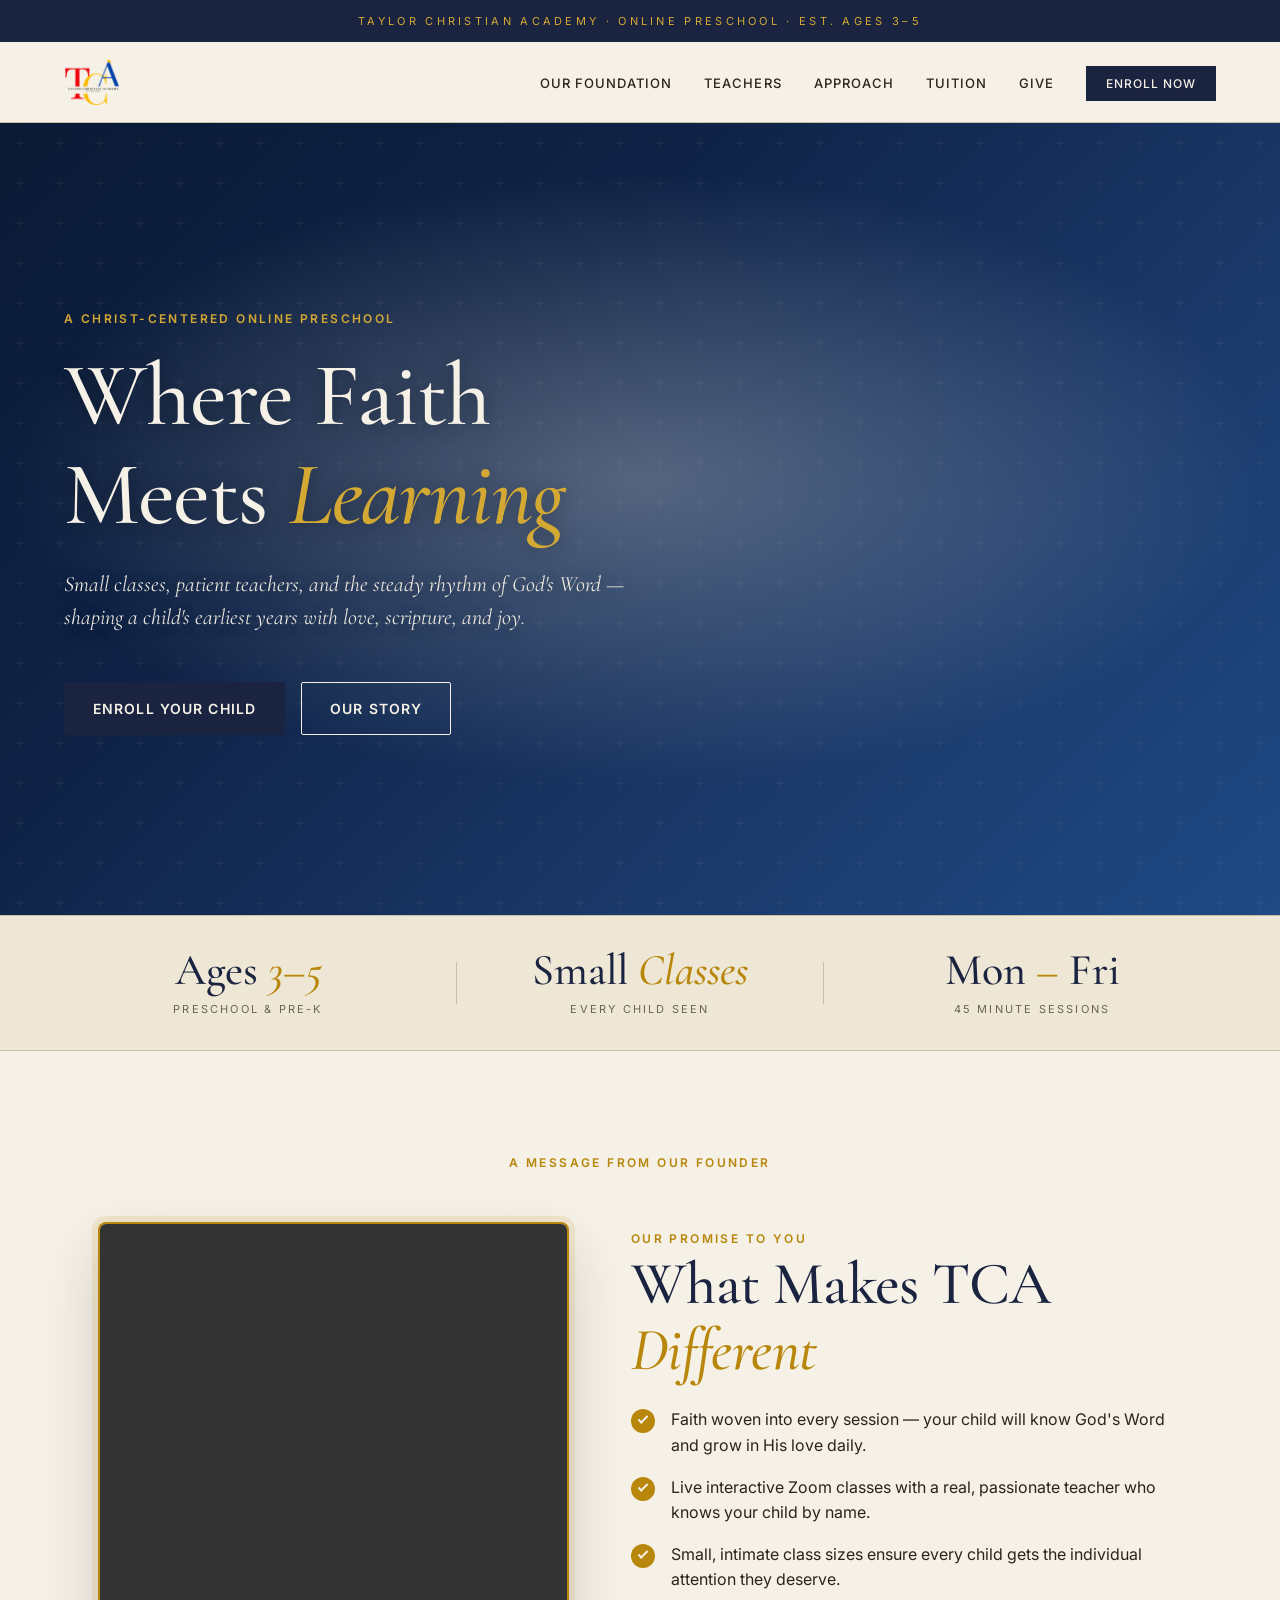
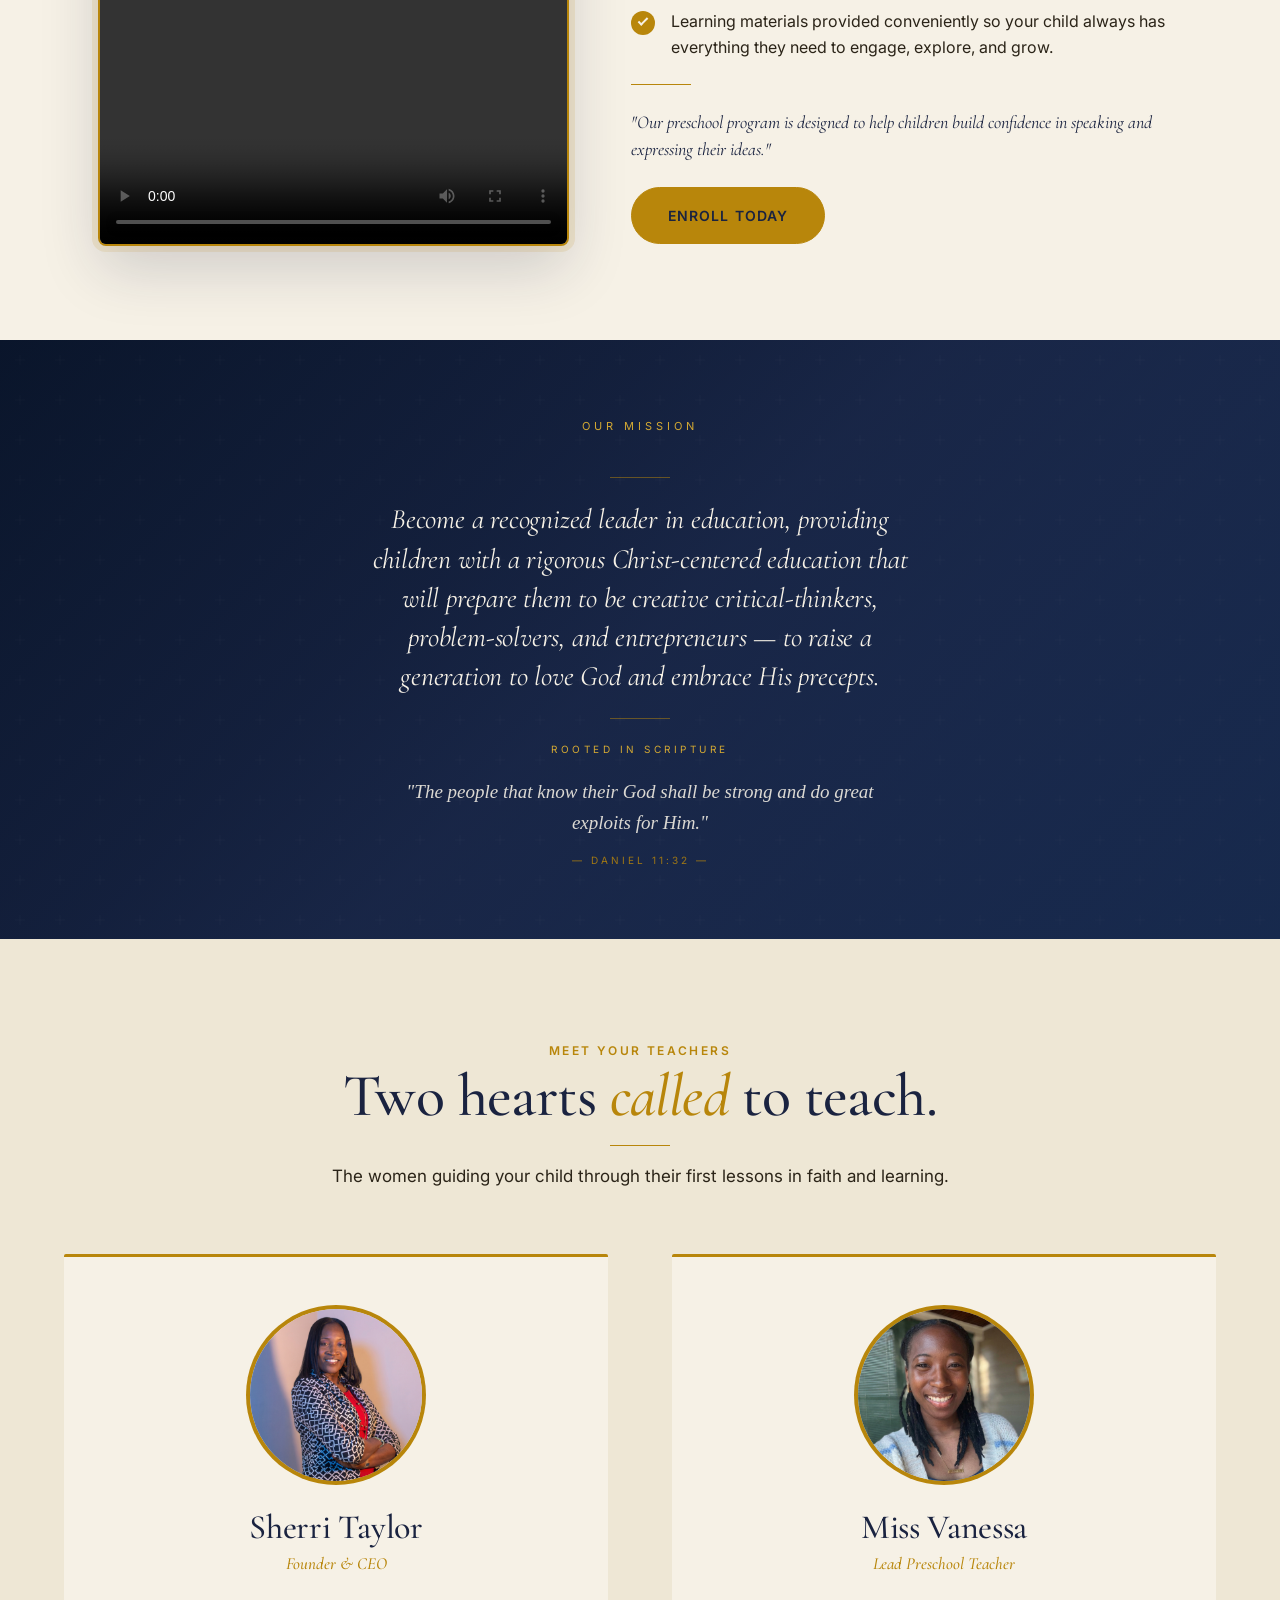
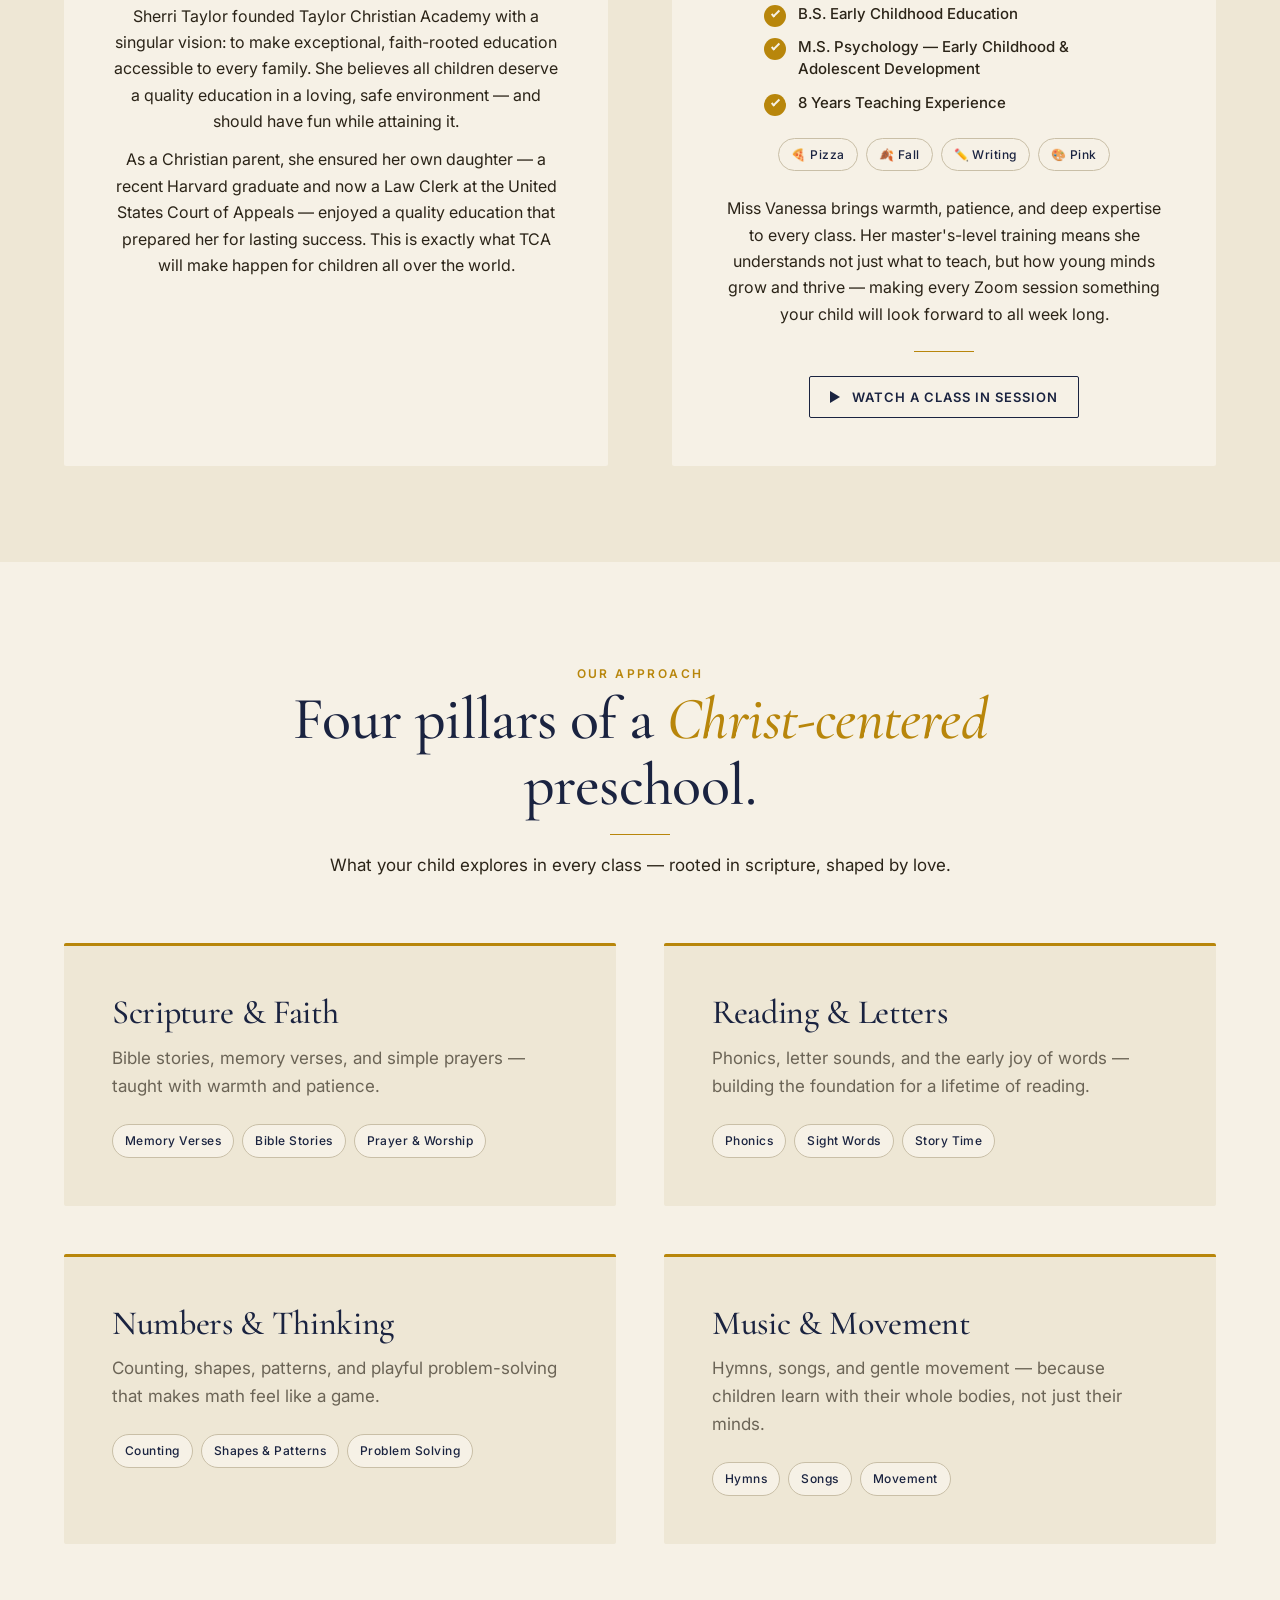
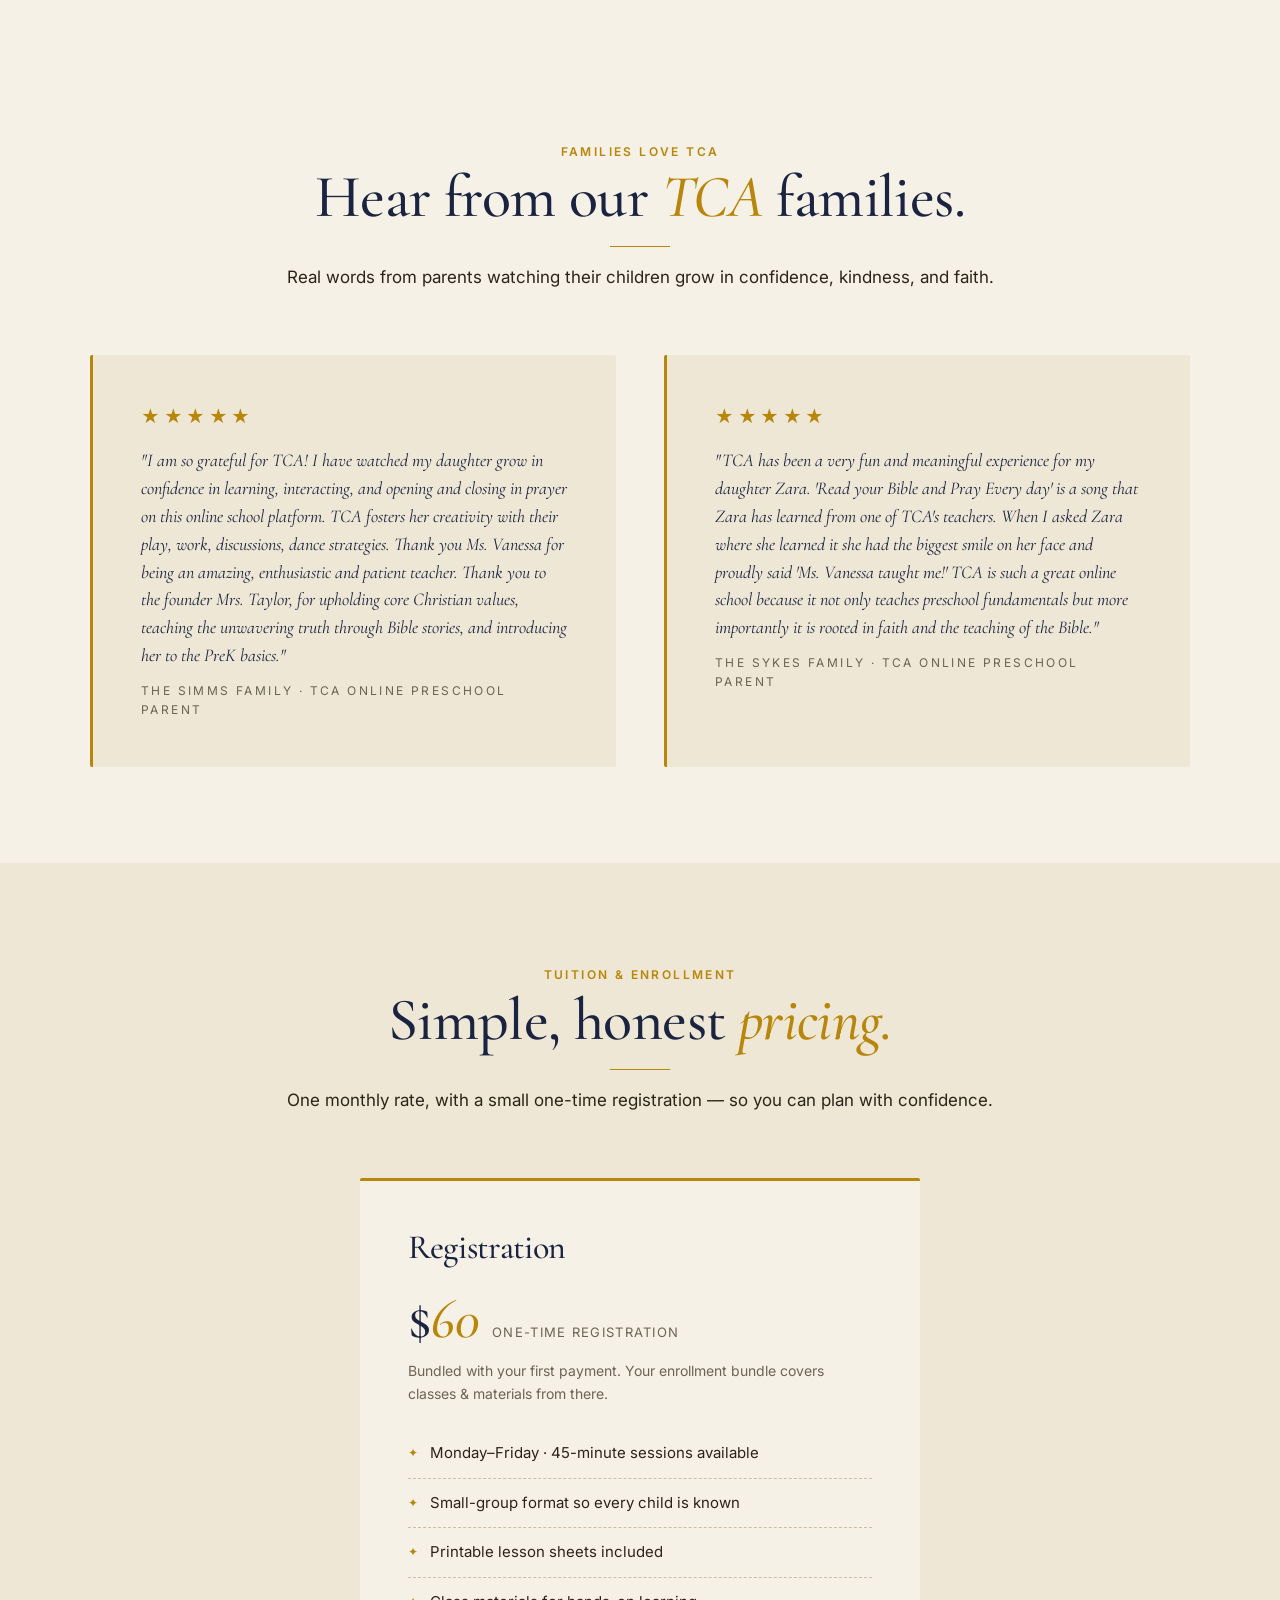
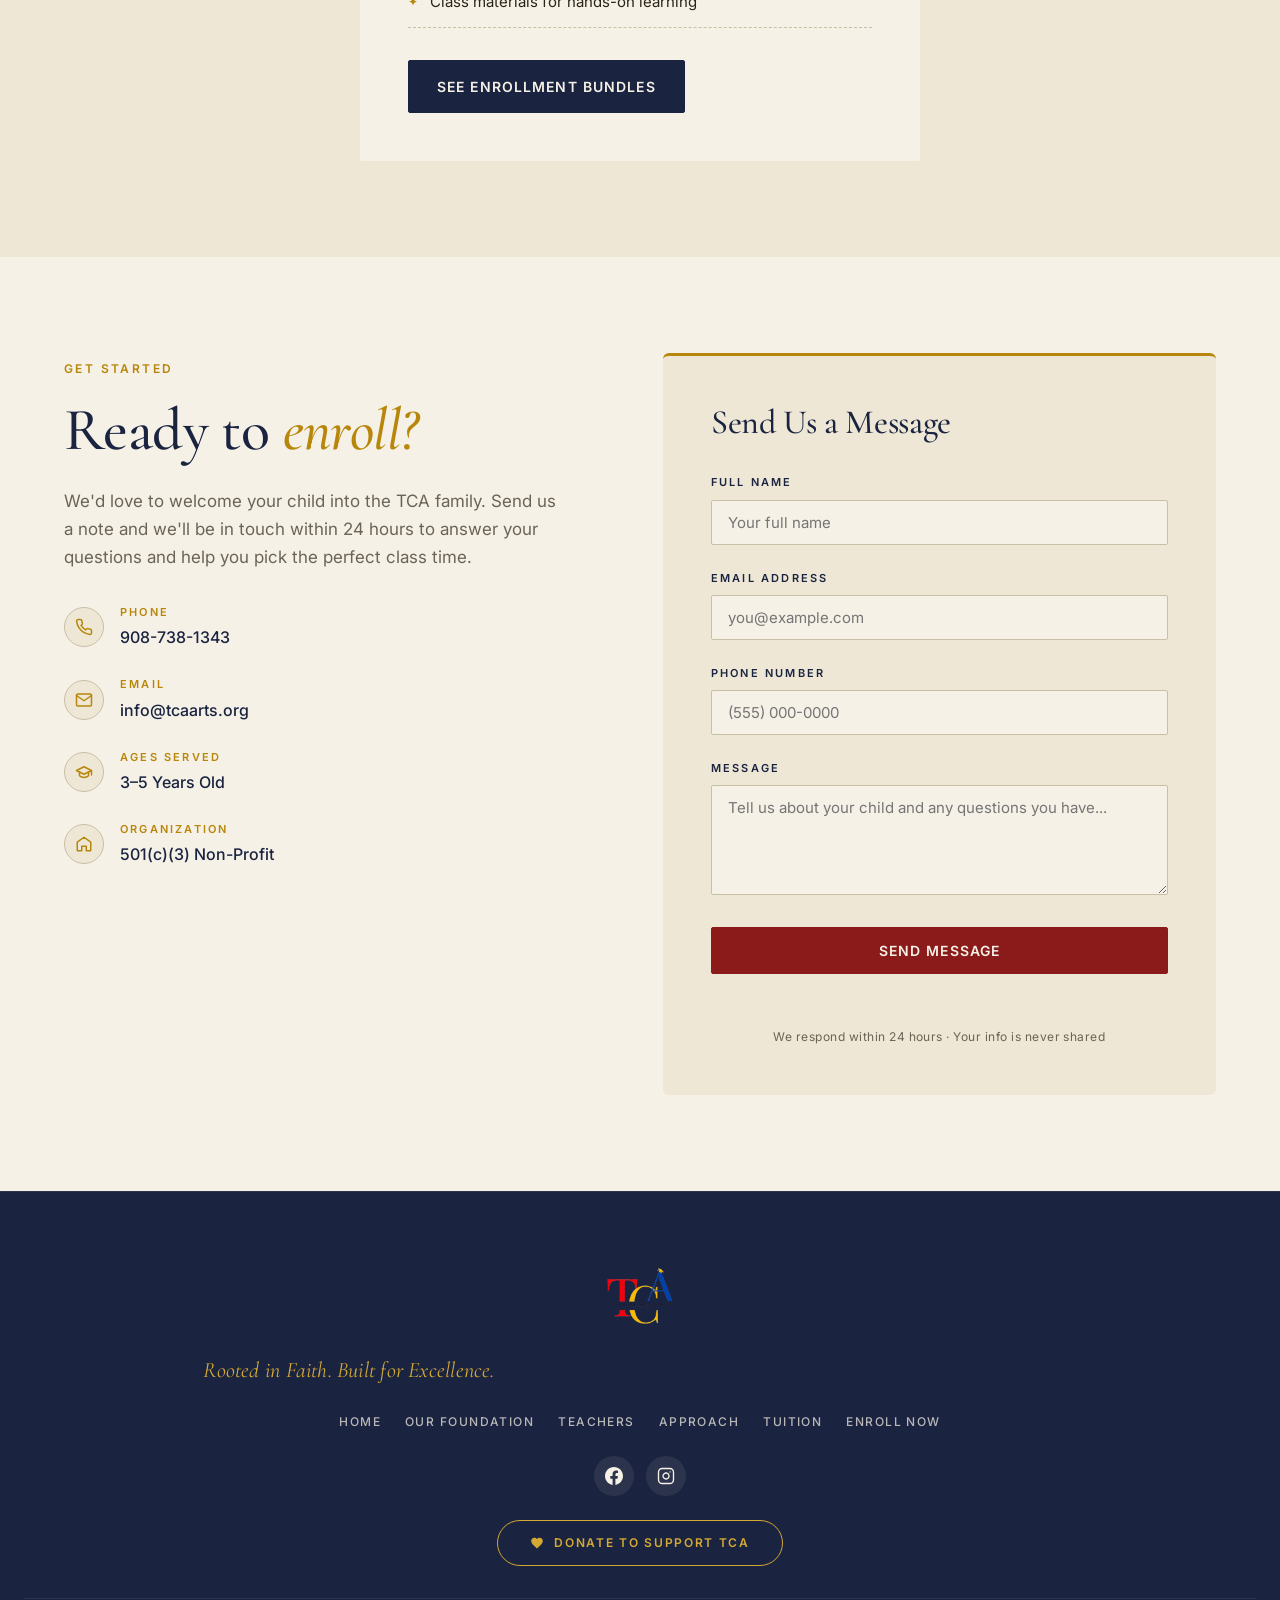
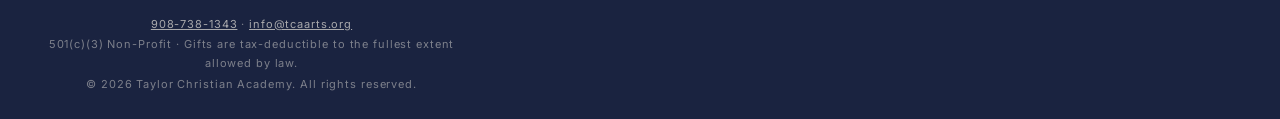
==== index.html @ 98c59c4a "Align tuition session availability" ====
<!DOCTYPE html>
<html lang="en">
<head>
  <meta charset="UTF-8" />
  <meta name="viewport" content="width=device-width, initial-scale=1.0" />
  <title>Taylor Christian Academy — Where Faith Meets Learning</title>
  <meta name="description" content="A Christ-centered online preschool where small classes, patient teachers, and God's Word shape a child's earliest years. Ages 3–5." />
  <link rel="icon" href="logo-icon.png" />
  <link rel="canonical" href="https://enroll.tcaarts.org/" />
  <meta property="og:type" content="website" />
  <meta property="og:title" content="Taylor Christian Academy — Where Faith Meets Learning" />
  <meta property="og:description" content="A Christ-centered online preschool for children ages 3–5." />
  <meta property="og:url" content="https://enroll.tcaarts.org/" />
  <meta property="og:image" content="https://enroll.tcaarts.org/logo-transparent.png" />
  <meta property="og:image:alt" content="Taylor Christian Academy Online Preschool" />
  <meta name="twitter:card" content="summary" />
  <script type="application/ld+json">
  {"@context":"https://schema.org","@type":"EducationalOrganization","name":"Taylor Christian Academy Online Preschool","url":"https://enroll.tcaarts.org/","logo":"https://enroll.tcaarts.org/logo-transparent.png","email":"info@tcaarts.org","telephone":"+1-908-738-1343","address":{"@type":"PostalAddress","streetAddress":"3 Skiles Avenue #841","addressLocality":"Piscataway","addressRegion":"NJ","postalCode":"08855","addressCountry":"US"}}
  </script>

  <!-- Fonts: Cormorant Garamond (display) + Inter (body) -->
  <link rel="preconnect" href="https://fonts.googleapis.com" />
  <link rel="preconnect" href="https://fonts.gstatic.com" crossorigin />
  <link href="https://fonts.googleapis.com/css2?family=Cormorant+Garamond:ital,wght@0,400;0,500;0,600;1,400;1,500&family=Inter:wght@400;500;600&display=swap" rel="stylesheet" />

  <style>
    /* ============================================================
       DESIGN TOKENS — "Parish, simplified"
       ============================================================ */
    :root {
      --paper:       #F6F1E6;
      --paper-dark:  #EEE7D5;
      --ink:         #1A2340;
      --ink-soft:    #2A3458;
      --gilt:        #B8860B;
      --gilt-soft:   #D4A933;
      --burgundy:    #8B1A1A;
      --sage:        #7A8471;
      --sage-soft:   #A5AF9C;
      --text:        #2B2418;
      --text-muted:  #6B6456;
      --rule:        #C9BFA7;
      --white:       #FFFFFF;

      --serif:  'Cormorant Garamond', Georgia, serif;
      --sans:   'Inter', -apple-system, BlinkMacSystemFont, 'Segoe UI', sans-serif;

      --s-1: 4px;  --s-2: 8px;   --s-3: 12px;  --s-4: 16px;
      --s-5: 24px; --s-6: 32px;  --s-7: 48px;  --s-8: 64px;
      --s-9: 96px; --s-10: 128px;

      --max-w: 1200px;
      --max-w-narrow: 920px;
      --radius: 2px;
      --radius-lg: 6px;
    }

    /* Reset */
    *, *::before, *::after { box-sizing: border-box; margin: 0; padding: 0; }
    html { scroll-behavior: smooth; }
    body {
      font-family: var(--sans);
      font-size: 17px;
      line-height: 1.65;
      color: var(--text);
      background: var(--paper);
      -webkit-font-smoothing: antialiased;
    }
    img, video { max-width: 100%; display: block; }

    /* Typography */
    h1, h2, h3, h4 {
      font-family: var(--serif);
      font-weight: 500;
      line-height: 1.1;
      color: var(--ink);
      letter-spacing: -0.01em;
    }
    h1 { font-size: clamp(48px, 7vw, 96px); }
    h2 { font-size: clamp(36px, 5vw, 60px); }
    h3 { font-size: clamp(24px, 3vw, 34px); }
    h4 { font-size: clamp(18px, 2vw, 22px); font-weight: 600; font-family: var(--sans); letter-spacing: 0.02em; }
    h1 em, h2 em { color: var(--gilt); font-style: italic; }
    p { max-width: 65ch; }

    .eyebrow {
      font-family: var(--sans);
      font-size: 12px;
      font-weight: 600;
      letter-spacing: 0.2em;
      text-transform: uppercase;
      color: var(--gilt);
    }

    .rule {
      width: 60px; height: 1px; background: var(--gilt);
      margin: var(--s-4) 0;
    }

    /* Buttons — uses joint selector so nav links can't lose specificity */
    .btn {
      display: inline-flex; align-items: center; justify-content: center;
      gap: var(--s-2);
      padding: 14px 28px;
      font-family: var(--sans);
      font-size: 14px;
      font-weight: 600;
      letter-spacing: 0.08em;
      text-transform: uppercase;
      text-decoration: none;
      border: 1px solid var(--ink);
      border-radius: var(--radius);
      cursor: pointer;
      transition: all 0.2s ease;
    }
    .btn-primary,
    .nav-links a.btn-primary {
      background: var(--ink);
      color: var(--paper);
      border-color: var(--ink);
    }
    .btn-primary:hover,
    .nav-links a.btn-primary:hover {
      background: var(--gilt);
      border-color: var(--gilt);
      color: var(--ink);
    }
    .btn-outline {
      background: transparent;
      color: var(--ink);
      border-color: var(--ink);
    }
    .btn-outline:hover {
      background: var(--ink);
      color: var(--paper);
    }
    .btn-outline-light {
      background: transparent;
      color: var(--paper);
      border-color: var(--paper);
    }
    .btn-outline-light:hover {
      background: var(--paper);
      color: var(--ink);
    }
    .btn-gold {
      background: var(--gilt);
      color: var(--ink);
      border-color: var(--gilt);
      border-radius: 999px;
      padding: 16px 36px;
    }
    .btn-gold:hover {
      background: var(--gilt-soft);
      border-color: var(--gilt-soft);
      color: var(--ink);
    }

    /* Layout */
    .container {
      max-width: var(--max-w);
      margin: 0 auto;
      padding: 0 var(--s-5);
    }
    .container-narrow { max-width: var(--max-w-narrow); margin: 0 auto; padding: 0 var(--s-5); }
    section { padding: var(--s-9) 0; }
    .section-divider { width: 1px; height: 60px; background: var(--rule); margin: 0 auto; }

    /* Masthead band */
    .masthead {
      background: var(--ink);
      color: var(--paper);
      text-align: center;
      padding: var(--s-3) var(--s-5);
      font-family: var(--sans);
      font-size: 11px;
      letter-spacing: 0.3em;
      text-transform: uppercase;
      color: var(--gilt-soft);
    }

    /* Nav */
    .nav {
      position: sticky; top: 0; z-index: 50;
      background: var(--paper);
      border-bottom: 1px solid var(--rule);
    }
    .nav-inner {
      display: flex; align-items: center; justify-content: space-between;
      padding: var(--s-4) var(--s-5);
      max-width: var(--max-w);
      margin: 0 auto;
    }
    .brand {
      display: inline-flex;
      align-items: center;
      text-decoration: none;
    }
    .brand img {
      height: 48px;
      width: auto;
      display: block;
    }
    .footer-brand img {
      height: 96px;
      width: auto;
      margin: 0 auto var(--s-3);
    }
    .nav-links {
      display: flex; align-items: center; gap: var(--s-6);
      list-style: none;
    }
    .nav-links a {
      font-family: var(--sans);
      font-size: 13px;
      font-weight: 500;
      letter-spacing: 0.08em;
      text-transform: uppercase;
      color: var(--text);
      text-decoration: none;
      transition: color 0.2s ease;
    }
    .nav-links a:hover { color: var(--gilt); }
    .nav-toggle { display: none; background: none; border: 0; color: var(--ink); cursor: pointer; font-size: 24px; line-height: 1; }

    /* ============================================================
       HERO — full-bleed background video with overlay text
       ============================================================ */
    .hero {
      position: relative;
      min-height: 88vh;
      display: flex;
      align-items: center;
      overflow: hidden;
      color: var(--paper);
      padding: var(--s-9) 0;
    }
    .hero {
      background:
        url("data:image/svg+xml,%3Csvg xmlns='http://www.w3.org/2000/svg' width='40' height='40'%3E%3Crect x='19' y='15' width='2' height='10' fill='white' fill-opacity='0.04'/%3E%3Crect x='15' y='19' width='10' height='2' fill='white' fill-opacity='0.04'/%3E%3C/svg%3E") repeat,
        linear-gradient(135deg, #0a1a35 0%, #0F2347 35%, #1B3A6B 70%, #1e4a85 100%);
    }
    .hero-bg {
      position: absolute; inset: 0;
      width: 100%; height: 100%;
      object-fit: cover;
      z-index: 0;
      opacity: 0;
      transition: opacity 0.9s ease;
    }
    .hero-bg.is-ready { opacity: 1; }
    /* Hide iOS Safari's native "tap to play" overlay so a blocked-autoplay
       video falls back to showing its first frame as a clean poster instead. */
    .hero-bg::-webkit-media-controls-start-playback-button,
    .mission-bg::-webkit-media-controls-start-playback-button,
    .hero-bg::-webkit-media-controls,
    .mission-bg::-webkit-media-controls {
      display: none !important;
      -webkit-appearance: none;
    }
    .hero-overlay {
      position: absolute; inset: 0;
      background: linear-gradient(
        135deg,
        rgba(10, 26, 53, 0.32) 0%,
        rgba(15, 35, 71, 0.32) 35%,
        rgba(27, 58, 107, 0.32) 70%,
        rgba(30, 74, 133, 0.32) 100%
      );
      z-index: 1;
    }
    .hero-glow {
      position: absolute; inset: 0;
      background: radial-gradient(
        ellipse 70% 55% at 50% 45%,
        rgba(255, 250, 240, 0.28) 0%,
        rgba(255, 250, 240, 0.14) 35%,
        rgba(255, 250, 240, 0) 70%
      );
      z-index: 1;
      pointer-events: none;
    }
    .hero-content h1,
    .hero-content .lede {
      text-shadow: 0 2px 18px rgba(0,0,0,0.35);
    }
    .hero-content {
      position: relative;
      z-index: 2;
      max-width: var(--max-w);
      margin: 0 auto;
      padding: 0 var(--s-5);
      width: 100%;
    }
    .hero-content .eyebrow { color: var(--gilt-soft); }
    .hero-content h1 {
      color: var(--paper);
      margin: var(--s-4) 0 var(--s-5);
      max-width: 14ch;
    }
    .hero-content h1 em { color: var(--gilt-soft); }
    .hero-content .lede {
      font-family: var(--serif);
      font-size: clamp(18px, 1.8vw, 22px);
      font-style: italic;
      color: var(--paper);
      opacity: 0.95;
      max-width: 58ch;
      margin-bottom: var(--s-7);
      line-height: 1.5;
    }
    .hero-actions { display: flex; gap: var(--s-4); flex-wrap: wrap; }

    /* Stats band (below hero) */
    .stats {
      background: var(--paper-dark);
      border-top: 1px solid var(--rule);
      border-bottom: 1px solid var(--rule);
      padding: var(--s-6) 0;
    }
    .stats-grid {
      display: grid;
      grid-template-columns: repeat(3, 1fr);
      gap: var(--s-5);
      text-align: center;
    }
    .stat-num {
      font-family: var(--serif);
      font-size: clamp(32px, 4vw, 44px);
      font-weight: 500;
      color: var(--ink);
      line-height: 1;
    }
    .stat-num em { color: var(--gilt); font-style: italic; }
    .stat-label {
      font-size: 11px;
      letter-spacing: 0.2em;
      text-transform: uppercase;
      color: var(--text-muted);
      margin-top: var(--s-2);
    }
    .stat-divider {
      position: relative;
    }
    .stat-divider::before,
    .stat-divider::after {
      content: '';
      position: absolute;
      top: 20%;
      bottom: 20%;
      width: 1px;
      background: var(--rule);
    }
    .stat-divider::before { left: 0; }
    .stat-divider::after { right: 0; }

    /* Section intro */
    .section-intro { text-align: center; max-width: 720px; margin: 0 auto var(--s-8); }
    .section-intro .rule { margin: var(--s-4) auto; }
    .section-intro p { margin: 0 auto; }

    /* Foundation + Scripture */
    .foundation {
      background: var(--paper);
    }
    .foundation-grid {
      display: grid;
      grid-template-columns: 1.2fr 1fr;
      gap: var(--s-9);
      align-items: center;
    }
    .scripture-card {
      background: var(--paper-dark);
      border-left: 3px solid var(--gilt);
      padding: var(--s-7);
      border-radius: var(--radius);
    }

    /* Founder Message — Sherri video + promise bullets */
    .founder {
      background: var(--paper);
      padding: var(--s-9) 0;
    }
    .founder-grid {
      display: grid;
      grid-template-columns: 0.85fr 1fr;
      gap: var(--s-8);
      align-items: center;
      max-width: 1080px;
      margin: 0 auto;
    }
    .founder-intro {
      text-align: center;
      margin-bottom: var(--s-7);
    }
    .founder-video-wrap {
      position: relative;
      aspect-ratio: 9 / 16;
      max-height: 620px;
      margin: 0 auto;
      width: 100%;
      border-radius: var(--radius-lg);
      overflow: hidden;
      background: var(--paper-dark);
      box-shadow:
        0 0 0 2px var(--gilt),
        0 0 0 8px rgba(184, 134, 11, 0.12),
        0 24px 60px rgba(26, 35, 64, 0.18);
    }
    .founder-video-wrap video {
      width: 100%;
      height: 100%;
      object-fit: cover;
      display: block;
    }
    .promise-list {
      list-style: none;
      padding: 0;
      margin: var(--s-5) 0 var(--s-5);
    }
    .promise-list li {
      position: relative;
      padding-left: 40px;
      margin-bottom: var(--s-4);
      font-size: 16px;
      line-height: 1.6;
      color: var(--text);
      max-width: none;
    }
    .promise-list li::before {
      content: "";
      position: absolute;
      left: 0;
      top: 2px;
      width: 24px;
      height: 24px;
      border-radius: 50%;
      background: var(--gilt);
    }
    .promise-list li::after {
      content: "";
      position: absolute;
      left: 7px;
      top: 9px;
      width: 10px;
      height: 5px;
      border-left: 2px solid var(--paper);
      border-bottom: 2px solid var(--paper);
      transform: rotate(-45deg);
    }
    .founder-quote {
      font-family: var(--serif);
      font-style: italic;
      font-size: 18px;
      line-height: 1.5;
      color: var(--ink);
      margin: var(--s-5) 0;
      max-width: none;
    }

    /* Donation block — secondary CTA inside founder section */
    .donate-block {
      text-align: center;
      max-width: 640px;
      margin: var(--s-7) auto 0;
      padding-top: var(--s-6);
      border-top: 1px solid var(--rule);
    }
    .donate-eyebrow {
      display: block;
      margin-bottom: var(--s-4);
    }
    .founder-cta {
      text-align: center;
      margin-top: var(--s-5);
    }
    .donate-buttons {
      display: flex;
      justify-content: center;
      flex-wrap: wrap;
      gap: var(--s-3);
      margin-bottom: var(--s-4);
    }
    .donate-btn {
      display: inline-block;
      padding: 10px 22px;
      min-width: 96px;
      border-radius: 999px;
      font-family: var(--sans);
      font-size: 14px;
      font-weight: 500;
      letter-spacing: 0.02em;
      text-align: center;
      text-decoration: none;
      transition: background .18s ease, color .18s ease, border-color .18s ease;
    }
    .donate-btn-outline {
      background: transparent;
      color: var(--ink);
      border: 1px solid var(--gilt);
    }
    .donate-btn-outline:hover {
      background: var(--paper-dark);
      border-color: var(--gilt-soft);
    }
    .donate-note {
      font-family: var(--sans);
      font-size: 13px;
      color: var(--text-muted);
      font-style: italic;
      text-align: center;
      margin: 0 auto;
      max-width: 480px;
    }
    @media (max-width: 520px) {
      .donate-buttons { flex-direction: column; align-items: center; }
      .donate-btn { width: 100%; max-width: 240px; }
    }
    .scripture-verse {
      font-family: var(--serif);
      font-style: italic;
      font-size: clamp(20px, 2vw, 24px);
      color: var(--ink);
      line-height: 1.5;
      margin-bottom: var(--s-4);
    }
    .scripture-ref {
      font-family: var(--sans);
      font-size: 12px;
      letter-spacing: 0.2em;
      text-transform: uppercase;
      color: var(--gilt);
      font-weight: 600;
    }

    /* Mission — full-bleed video moment between Founder and Teachers */
    .mission {
      position: relative;
      padding: 70px 32px;
      overflow: hidden;
      color: var(--paper, #f6f1e6);
      text-align: center;
      background:
        url("data:image/svg+xml,%3Csvg xmlns='http://www.w3.org/2000/svg' width='40' height='40'%3E%3Crect x='19' y='15' width='2' height='10' fill='white' fill-opacity='0.04'/%3E%3Crect x='15' y='19' width='10' height='2' fill='white' fill-opacity='0.04'/%3E%3C/svg%3E") repeat,
        linear-gradient(135deg, #0a1a35 0%, #0F2347 35%, #1B3A6B 70%, #1e4a85 100%);
    }
    .mission-bg {
      position: absolute;
      inset: 0;
      width: 100%;
      height: 100%;
      object-fit: cover;
      z-index: 1;
    }
    .mission-overlay {
      position: absolute;
      inset: 0;
      z-index: 2;
      background: linear-gradient(135deg,
        rgba(10, 20, 40, 0.78) 0%,
        rgba(26, 35, 64, 0.72) 50%,
        rgba(21, 32, 61, 0.78) 100%);
    }
    .mission-inner {
      position: relative;
      z-index: 3;
      max-width: 580px;
      margin: 0 auto;
    }
    .mission-kicker {
      font-family: 'Inter', -apple-system, sans-serif;
      font-size: 11px;
      letter-spacing: 4px;
      text-transform: uppercase;
      color: var(--gilt-soft, #D4A933);
      margin-bottom: 20px;
      display: inline-block;
    }
    .mission-rule {
      width: 60px;
      height: 1px;
      background: rgba(184, 134, 11, 0.5);
      margin: 22px auto;
    }
    .mission-statement {
      font-family: 'Cormorant Garamond', Georgia, serif;
      font-style: italic;
      font-size: clamp(22px, 3vw, 28px);
      font-weight: 400;
      line-height: 1.4;
      color: var(--paper, #f6f1e6);
      margin: 0 auto;
      letter-spacing: -0.2px;
      max-width: 560px;
    }
    .mission-verse-kicker {
      font-family: 'Inter', -apple-system, sans-serif;
      font-size: 10px;
      letter-spacing: 3.5px;
      text-transform: uppercase;
      color: var(--gilt-soft, #D4A933);
      margin-bottom: 18px;
      display: block;
    }
    .mission-scripture {
      font-family: 'Lora', Georgia, serif;
      font-style: italic;
      font-size: clamp(16px, 2vw, 19px);
      font-weight: 400;
      line-height: 1.65;
      color: rgba(246, 241, 230, 0.88);
      margin: 0 auto;
      max-width: 480px;
    }
    .mission-attribution {
      font-family: 'Inter', -apple-system, sans-serif;
      font-size: 10px;
      letter-spacing: 3px;
      text-transform: uppercase;
      color: rgba(184, 134, 11, 0.85);
      margin-top: 14px;
    }
    @media (max-width: 700px) {
      .mission {
        padding: 56px 24px;
      }
      .mission-statement {
        font-size: 20px;
        line-height: 1.45;
      }
      .mission-scripture {
        font-size: 16px;
      }
    }


    /* Featured testimonial video */
    .testimonial-video-wrap {
      position: relative;
      aspect-ratio: 16 / 9;
      background: var(--paper-dark);
      border-radius: var(--radius-lg);
      overflow: hidden;
      margin-bottom: var(--s-5);
      box-shadow: 0 4px 24px rgba(26, 35, 64, 0.08);
    }
    .testimonial-video-wrap video {
      width: 100%; height: 100%;
      object-fit: cover;
      display: block;
    }
    .testimonial-video-caption {
      font-family: var(--sans);
      font-size: 12px;
      letter-spacing: 0.12em;
      text-transform: uppercase;
      color: var(--text-muted);
      margin-bottom: var(--s-5);
      text-align: left;
    }

    /* Meet the Teachers — moved up */
    .team {
      background: var(--paper-dark);
    }
    .team-grid {
      display: grid;
      grid-template-columns: 1fr 1fr;
      gap: var(--s-8);
    }
    .teacher-card {
      background: var(--paper);
      padding: var(--s-7);
      border-top: 3px solid var(--gilt);
      border-radius: var(--radius);
      display: flex;
      flex-direction: column;
      align-items: center;
      text-align: center;
    }
    .teacher-photo-wrap {
      width: 180px;
      height: 180px;
      border-radius: 50%;
      padding: 4px;
      background: var(--gilt);
      margin-bottom: var(--s-5);
      flex-shrink: 0;
    }
    .teacher-photo {
      width: 100%;
      height: 100%;
      border-radius: 50%;
      object-fit: cover;
      object-position: center 25%;
      background: var(--paper-dark);
      display: block;
    }
    .teacher-body { width: 100%; }
    .teacher-body p { margin-left: auto; margin-right: auto; }
    .teacher-card h3 {
      margin-bottom: var(--s-1);
    }
    .teacher-role {
      font-family: var(--serif);
      font-style: italic;
      font-size: 17px;
      color: var(--gilt);
      font-weight: 500;
      letter-spacing: 0;
      text-transform: none;
      margin-bottom: var(--s-5);
    }
    .teacher-card p {
      margin-bottom: var(--s-3);
      font-size: 16px;
    }
    .teacher-card .rule { margin: var(--s-5) 0 var(--s-4); }
    .teacher-actions {
      display: flex;
      gap: var(--s-3);
      flex-wrap: wrap;
      margin-top: var(--s-5);
      justify-content: center;
    }

    /* Credentials checklist (teacher card) */
    .credential-list {
      list-style: none;
      padding: 0;
      margin: 0 auto var(--s-5);
      max-width: 360px;
      text-align: left;
    }
    .credential-list li {
      position: relative;
      padding-left: 34px;
      margin-bottom: var(--s-3);
      font-size: 15px;
      line-height: 1.45;
      color: var(--text);
      font-weight: 500;
    }
    .credential-list li::before {
      content: "";
      position: absolute;
      left: 0;
      top: 2px;
      width: 22px;
      height: 22px;
      border-radius: 50%;
      background: var(--gilt);
    }
    .credential-list li::after {
      content: "";
      position: absolute;
      left: 7px;
      top: 8px;
      width: 9px;
      height: 4px;
      border-left: 2px solid var(--paper);
      border-bottom: 2px solid var(--paper);
      transform: rotate(-45deg);
    }

    /* Teacher chip row — favorites / personality */
    .teacher-card .chip-row {
      justify-content: center;
      margin: 0 auto var(--s-5);
      max-width: 360px;
    }

    /* Teacher scripture quote (Sherri's card) */
    .teacher-quote {
      font-family: var(--serif);
      font-style: italic;
      font-size: 16px;
      line-height: 1.5;
      color: var(--ink);
      background: transparent;
      border-left: 3px solid var(--gilt);
      padding: var(--s-2) var(--s-4);
      margin: var(--s-5) auto 0;
      max-width: 360px;
      text-align: left;
    }
    .teacher-quote cite {
      display: block;
      margin-top: var(--s-2);
      font-style: normal;
      font-size: 13px;
      color: var(--gilt);
      font-family: var(--sans);
      letter-spacing: 0.05em;
      font-weight: 600;
    }

    /* Play-button style link */
    .watch-link {
      display: inline-flex;
      align-items: center;
      gap: var(--s-3);
      padding: 12px 20px;
      border: 1px solid var(--ink);
      border-radius: var(--radius);
      color: var(--ink);
      text-decoration: none;
      font-size: 13px;
      font-weight: 600;
      letter-spacing: 0.08em;
      text-transform: uppercase;
      background: transparent;
      font-family: var(--sans);
      cursor: pointer;
      transition: all 0.2s ease;
    }
    .watch-link:hover {
      background: var(--ink);
      color: var(--paper);
    }
    .play-icon {
      width: 0; height: 0;
      border-top: 6px solid transparent;
      border-bottom: 6px solid transparent;
      border-left: 10px solid currentColor;
    }

    /* Our Approach — 2x2 */
    .approach-grid {
      display: grid;
      grid-template-columns: 1fr 1fr;
      gap: var(--s-7);
    }
    .approach-card {
      background: var(--paper-dark);
      padding: var(--s-7);
      border-top: 3px solid var(--gilt);
      border-radius: var(--radius);
    }
    .approach-card h3 {
      margin-bottom: var(--s-3);
    }
    .approach-card > p {
      margin-bottom: var(--s-5);
      color: var(--text-muted);
    }
    .chip-row {
      display: flex;
      flex-wrap: wrap;
      gap: var(--s-2);
    }
    .chip {
      background: var(--paper);
      border: 1px solid var(--rule);
      color: var(--ink);
      padding: 6px 12px;
      font-size: 12px;
      letter-spacing: 0.04em;
      border-radius: 999px;
      font-family: var(--sans);
      font-weight: 500;
    }

    /* Moments — photo band */
    .moments {
      background: var(--paper);
      padding: var(--s-9) 0;
    }
    .moments-grid {
      display: grid;
      grid-template-columns: repeat(3, 1fr);
      gap: var(--s-4);
      margin-top: var(--s-7);
    }
    .moment-frame {
      position: relative;
      overflow: hidden;
      border-radius: var(--radius);
      aspect-ratio: 4 / 5;
      background: var(--paper-dark);
      border: 1px solid var(--rule);
    }
    .moment-frame img {
      width: 100%;
      height: 100%;
      object-fit: cover;
      transition: transform 0.6s ease;
    }
    .moment-frame:hover img { transform: scale(1.04); }

    /* Tuition + Testimonials */
    .tuition {
      background: var(--paper-dark);
    }
    .tuition-grid {
      display: grid;
      grid-template-columns: 1fr 1fr;
      gap: var(--s-9);
    }
    .tuition-panel {
      background: var(--paper);
      padding: var(--s-7);
      border-radius: var(--radius);
      border-top: 3px solid var(--gilt);
    }
    .tuition-panel h3 { margin-bottom: var(--s-4); }
    .price-stack {
      display: flex;
      align-items: baseline;
      gap: var(--s-3);
      margin: var(--s-5) 0 var(--s-3);
    }
    .price-stack .num {
      font-family: var(--serif);
      font-size: 56px;
      font-weight: 500;
      color: var(--ink);
      line-height: 1;
    }
    .price-stack .num em { color: var(--gilt); font-style: italic; }
    .price-stack .per {
      font-size: 13px;
      letter-spacing: 0.1em;
      text-transform: uppercase;
      color: var(--text-muted);
    }
    .tuition-panel ul {
      list-style: none;
      padding: 0;
      margin: var(--s-5) 0 var(--s-6);
    }
    .tuition-panel li {
      padding: var(--s-3) 0;
      border-bottom: 1px dashed var(--rule);
      font-size: 15px;
      display: flex;
      gap: var(--s-3);
      align-items: flex-start;
    }
    .tuition-panel li::before {
      content: '✦';
      color: var(--gilt);
      font-size: 12px;
      padding-top: 2px;
    }
    .testimonial {
      font-family: var(--serif);
      font-style: italic;
      font-size: clamp(20px, 2vw, 24px);
      line-height: 1.5;
      color: var(--ink);
      padding-left: var(--s-5);
      border-left: 2px solid var(--gilt);
      margin-bottom: var(--s-6);
    }
    .testimonial-attrib {
      font-family: var(--sans);
      font-size: 12px;
      letter-spacing: 0.2em;
      text-transform: uppercase;
      color: var(--text-muted);
      margin-top: var(--s-3);
      display: block;
      font-style: normal;
    }

    /* Reviews — families love TCA */
    .reviews {
      background: var(--paper);
    }
    .reviews-grid {
      display: grid;
      grid-template-columns: 1fr 1fr;
      gap: var(--s-7);
      max-width: 1100px;
      margin: 0 auto;
    }
    .reviews-grid .review-card {
      background: var(--paper-dark);
      padding: var(--s-7);
      border-radius: var(--radius);
      border-left: 3px solid var(--gilt);
      margin-bottom: 0;
      font-size: 18px;
      line-height: 1.55;
    }
    .reviews-grid .review-card .stars {
      color: var(--gilt);
      font-size: 18px;
      letter-spacing: 0.2em;
      margin-bottom: var(--s-4);
      font-family: var(--sans);
      font-style: normal;
    }

    /* Tuition single-panel (Registration only) */
    .tuition-single {
      display: flex;
      justify-content: center;
    }
    .tuition-single .tuition-panel {
      max-width: 560px;
      width: 100%;
    }

    /* Contact section */
    .contact {
      background: var(--paper);
      padding: var(--s-9) 0;
    }
    .contact-grid {
      display: grid;
      grid-template-columns: 1fr 1.1fr;
      gap: var(--s-9);
      align-items: start;
    }
    .contact-info h2 { margin: var(--s-4) 0 var(--s-5); }
    .contact-info p { margin-bottom: var(--s-6); color: var(--text-muted); }
    .contact-list {
      list-style: none;
      padding: 0;
      display: grid;
      gap: var(--s-5);
    }
    .contact-list li {
      display: grid;
      grid-template-columns: auto 1fr;
      gap: var(--s-4);
      align-items: center;
    }
    .contact-list .icon {
      width: 40px; height: 40px;
      border-radius: 50%;
      background: var(--paper-dark);
      border: 1px solid var(--rule);
      display: inline-flex;
      align-items: center;
      justify-content: center;
      color: var(--gilt);
      flex-shrink: 0;
    }
    .contact-list .icon svg { width: 18px; height: 18px; }
    .contact-list .label {
      display: block;
      font-size: 11px;
      letter-spacing: 0.2em;
      text-transform: uppercase;
      color: var(--gilt);
      font-weight: 600;
      margin-bottom: 2px;
    }
    .contact-list .value,
    .contact-list a {
      font-family: var(--sans);
      font-size: 16px;
      color: var(--ink);
      text-decoration: none;
      font-weight: 500;
    }
    .contact-list a:hover { color: var(--gilt); }

    .contact-form {
      background: var(--paper-dark);
      padding: var(--s-7);
      border-radius: var(--radius-lg);
      border-top: 3px solid var(--gilt);
    }
    .contact-form h3 { margin-bottom: var(--s-6); }
    .form-field { margin-bottom: var(--s-5); }
    .form-field label {
      display: block;
      font-size: 11px;
      letter-spacing: 0.2em;
      text-transform: uppercase;
      color: var(--ink);
      font-weight: 600;
      margin-bottom: var(--s-2);
    }
    .form-field input,
    .form-field textarea {
      width: 100%;
      padding: 12px 16px;
      font-family: var(--sans);
      font-size: 15px;
      border: 1px solid var(--rule);
      background: var(--paper);
      border-radius: var(--radius);
      color: var(--text);
      transition: border-color 0.2s ease;
    }
    .form-field input:focus,
    .form-field textarea:focus {
      outline: none;
      border-color: var(--gilt);
    }
    .form-field textarea {
      min-height: 110px;
      resize: vertical;
      font-family: var(--sans);
    }
    .contact-form button {
      width: 100%;
      background: var(--burgundy);
      color: var(--paper);
      border-color: var(--burgundy);
    }
    .contact-form button:hover {
      background: var(--ink);
      border-color: var(--ink);
    }
    .contact-form button:disabled {
      cursor: wait;
      opacity: 0.72;
    }
    .form-status {
      min-height: 1.5em;
      margin-top: var(--s-4);
      text-align: center;
      font-size: 14px;
      font-weight: 600;
    }
    .form-status.is-success { color: #2f6b45; }
    .form-status.is-error { color: var(--burgundy); }
    .form-note {
      text-align: center;
      font-size: 12px;
      color: var(--text-muted);
      margin-top: var(--s-4);
      letter-spacing: 0.04em;
    }

    /* Newsletter */
    .newsletter {
      background: var(--ink);
      color: var(--paper);
      text-align: center;
    }
    .newsletter h2 { color: var(--paper); }
    .newsletter h2 em { color: var(--gilt-soft); }
    .newsletter .eyebrow { color: var(--gilt-soft); }
    .newsletter p {
      color: var(--paper);
      opacity: 0.85;
      max-width: 52ch;
      margin: var(--s-4) auto var(--s-6);
    }
    .newsletter form {
      display: flex;
      gap: var(--s-3);
      max-width: 460px;
      margin: 0 auto;
      flex-wrap: wrap;
      justify-content: center;
    }
    .newsletter input[type="email"] {
      flex: 1;
      min-width: 240px;
      padding: 14px 18px;
      font-family: var(--sans);
      font-size: 15px;
      background: transparent;
      color: var(--paper);
      border: 1px solid var(--paper);
      border-radius: var(--radius);
    }
    .newsletter input[type="email"]::placeholder { color: var(--paper); opacity: 0.6; }
    .newsletter input[type="email"]:focus { outline: 2px solid var(--gilt-soft); outline-offset: 2px; }
    .newsletter .btn {
      background: var(--gilt);
      color: var(--ink);
      border-color: var(--gilt);
    }
    .newsletter .btn:hover {
      background: var(--paper);
      border-color: var(--paper);
    }

    /* Footer — brand close, socials, CTA */
    .site-footer{background:var(--ink);color:rgba(246,241,230,0.72);padding:var(--s-8) var(--s-5) var(--s-5);text-align:center;border-top:1px solid rgba(246,241,230,0.08);}
    .site-footer .footer-logo{width:80px;height:80px;border-radius:var(--radius-lg);margin:0 auto var(--s-4);display:block;}
    .site-footer .footer-tagline{font-family:var(--serif);font-style:italic;font-size:clamp(19px,2vw,22px);color:var(--gilt-soft);margin:0 0 var(--s-5);letter-spacing:0.01em;}
    .site-footer nav.footer-nav{display:flex;justify-content:center;gap:var(--s-5);flex-wrap:wrap;margin:0 0 var(--s-5);}
    .site-footer .footer-nav a{font-family:var(--sans);font-size:12px;font-weight:500;letter-spacing:0.12em;text-transform:uppercase;color:rgba(246,241,230,0.72);text-decoration:none;transition:color 0.2s ease;}
    .site-footer .footer-nav a:hover{color:var(--gilt-soft);}
    .footer-socials{display:flex;justify-content:center;gap:var(--s-3);margin:0 0 var(--s-5);}
    .footer-socials a{width:40px;height:40px;border-radius:50%;background:rgba(246,241,230,0.08);color:var(--paper);display:inline-flex;align-items:center;justify-content:center;transition:background 0.2s ease,color 0.2s ease,transform 0.2s ease;}
    .footer-socials a:hover{background:var(--gilt);color:var(--ink);transform:translateY(-2px);}
    .footer-socials svg{width:18px;height:18px;display:block;}
    .btn-donate{display:inline-flex;align-items:center;gap:10px;padding:12px 32px;border-radius:999px;border:1.5px solid var(--gilt-soft);color:var(--gilt-soft);font-family:var(--sans);font-size:12px;font-weight:600;letter-spacing:0.14em;text-transform:uppercase;text-decoration:none;transition:background 0.2s ease,color 0.2s ease,border-color 0.2s ease;}
    .btn-donate:hover{background:var(--gilt-soft);color:var(--ink);border-color:var(--gilt-soft);}
    .btn-donate svg{width:14px;height:14px;color:var(--gilt-soft);transition:color 0.2s ease;flex:0 0 auto;}
    .btn-donate:hover svg{color:var(--ink);}
    .footer-fine{border-top:1px solid rgba(246,241,230,0.08);margin-top:var(--s-6);padding-top:var(--s-4);font-size:11px;color:rgba(246,241,230,0.45);letter-spacing:0.08em;line-height:1.7;}
    .footer-fine p{margin:0 0 2px;}
    .footer-fine a{color:rgba(246,241,230,0.65);}
    .footer-fine a:hover{color:var(--gilt-soft);}

    /* Video modal */
    .video-modal {
      padding: 0;
      border: none;
      background: transparent;
      max-width: 900px;
      width: 92vw;
      max-height: 90vh;
      margin: auto;   /* center in viewport */
      /* belt-and-suspenders centering for older browsers */
      position: fixed;
      top: 50%;
      left: 50%;
      transform: translate(-50%, -50%);
    }
    .video-modal::backdrop {
      background: rgba(26, 35, 64, 0.85);
    }
    .video-modal-inner {
      background: var(--ink);
      border-radius: var(--radius-lg);
      overflow: hidden;
      position: relative;
    }
    .video-modal video {
      width: 100%;
      display: block;
    }
    .video-modal-close {
      position: absolute;
      top: var(--s-3);
      right: var(--s-3);
      width: 40px; height: 40px;
      border: 1px solid var(--paper);
      background: rgba(26, 35, 64, 0.7);
      color: var(--paper);
      font-family: var(--sans);
      font-size: 20px;
      cursor: pointer;
      border-radius: 50%;
      display: flex;
      align-items: center;
      justify-content: center;
      transition: all 0.2s ease;
    }
    .video-modal-close:hover {
      background: var(--paper);
      color: var(--ink);
    }

    /* Mobile */
    @media (max-width: 860px) {
      section { padding: var(--s-8) 0; }
      .hero { min-height: 72vh; }
      .foundation-grid,
      .team-grid,
      .approach-grid,
      .tuition-grid,
      .contact-grid {
        grid-template-columns: 1fr;
        gap: var(--s-7);
      }
      .founder-grid {
        grid-template-columns: 1fr;
        gap: var(--s-6);
      }
      .founder-video-wrap {
        max-width: 320px;
        max-height: 560px;
      }
      .moments-grid,
      .stats-grid,
      .reviews-grid {
        grid-template-columns: 1fr;
      }
      .stat-divider::before, .stat-divider::after { display: none; }
      .nav-inner { position: relative; }
      .nav-links { display: none; position: absolute; top: 100%; left: 0; right: 0; flex-direction: column; align-items: stretch; gap: var(--s-4); padding: var(--s-5); background: var(--paper); border-bottom: 1px solid var(--rule); }
      .nav-links.open { display: flex; }
      .nav-toggle { display: block; }
      .hero-actions { flex-direction: column; align-items: flex-start; }
      .hero-actions .btn { width: 100%; max-width: 320px; }
    }
  </style>
</head>
<body>

  <!-- Masthead band -->
  <div class="masthead">Taylor Christian Academy · Online Preschool · Est. Ages 3–5</div>

  <!-- Nav -->
  <nav class="nav">
    <div class="nav-inner">
      <a href="/" class="brand" aria-label="Taylor Christian Academy Online Preschool home">
        <img src="logo-navbar.png" alt="Taylor Christian Academy Online Preschool" />
      </a>
      <button class="nav-toggle" type="button" aria-controls="primary-nav" aria-expanded="false" aria-label="Open navigation">☰</button>
      <ul class="nav-links" id="primary-nav">
        <li><a href="#foundation">Our Foundation</a></li>
        <li><a href="#team">Teachers</a></li>
        <li><a href="#approach">Approach</a></li>
        <li><a href="#tuition">Tuition</a></li>
        <li><a href="donate.html">Give</a></li>
        <li><a href="enroll.html" class="btn-primary" style="padding: 10px 20px; font-size: 12px;">Enroll Now</a></li>
      </ul>
    </div>
  </nav>

  <!-- HERO — full-bleed background video -->
  <header class="hero">
    <video class="hero-bg" autoplay muted loop playsinline preload="metadata" aria-hidden="true">
      <source src="hero-video.mp4" type="video/mp4" />
    </video>
    <div class="hero-overlay"></div>
    <div class="hero-glow"></div>

    <div class="hero-content">
      <span class="eyebrow">A Christ-Centered Online Preschool</span>
      <h1>Where Faith Meets <em>Learning</em></h1>
      <p class="lede">
        Small classes, patient teachers, and the steady rhythm of God's Word —
        shaping a child's earliest years with love, scripture, and joy.
      </p>
      <div class="hero-actions">
        <a href="enroll.html" class="btn btn-primary">Enroll Your Child</a>
        <a href="#foundation" class="btn btn-outline-light">Our Story</a>
      </div>
    </div>
  </header>

  <!-- Stats band -->
  <section class="stats" style="padding: var(--s-6) 0;">
    <div class="container">
      <div class="stats-grid">
        <div>
          <div class="stat-num">Ages <em>3–5</em></div>
          <div class="stat-label">Preschool &amp; Pre-K</div>
        </div>
        <div class="stat-divider">
          <div class="stat-num">Small <em>Classes</em></div>
          <div class="stat-label">Every Child Seen</div>
        </div>
        <div>
          <div class="stat-num">Mon <em>–</em> Fri</div>
          <div class="stat-label">45 minute sessions</div>
        </div>
      </div>
    </div>
  </section>

  <!-- FOUNDER MESSAGE — Sherri video + promise bullets -->
  <section class="founder" id="foundation">
    <div class="container">
      <div class="founder-intro">
        <span class="eyebrow">A Message From Our Founder</span>
      </div>
      <div class="founder-grid">
        <div class="founder-video-wrap">
          <video controls preload="metadata" playsinline poster="">
            <source src="Sherri-Why-Choose.mp4" type="video/mp4" />
            Your browser does not support this video.
          </video>
        </div>

        <div>
          <span class="eyebrow">Our Promise To You</span>
          <h2>What Makes TCA <em>Different</em></h2>
          <ul class="promise-list">
            <li>Faith woven into every session — your child will know God's Word and grow in His love daily.</li>
            <li>Live interactive Zoom classes with a real, passionate teacher who knows your child by name.</li>
            <li>Small, intimate class sizes ensure every child gets the individual attention they deserve.</li>
            <li>Learning materials provided conveniently so your child always has everything they need to engage, explore, and grow.</li>
          </ul>
          <div class="rule"></div>
          <p class="founder-quote">
            "Our preschool program is designed to help children build confidence in speaking and expressing their ideas."
          </p>
          <a href="enroll.html" class="btn btn-gold">Enroll Today</a>
        </div>
      </div>
    </div>
  </section>

  <!-- MISSION — full mission moment with scripture as foundation -->
  <section class="mission" id="mission" aria-label="Our Mission">
    <video class="mission-bg" autoplay muted loop playsinline preload="metadata" aria-hidden="true">
      <source src="proverbs-banner.mp4" type="video/mp4" />
    </video>
    <div class="mission-overlay"></div>
    <div class="mission-inner">

      <span class="mission-kicker">Our Mission</span>

      <div class="mission-rule"></div>

      <p class="mission-statement">
        Become a recognized leader in education, providing children with a rigorous Christ-centered education that will prepare them to be creative critical-thinkers, problem-solvers, and entrepreneurs &mdash; to raise a generation to love God and embrace His precepts.
      </p>

      <div class="mission-rule"></div>

      <span class="mission-verse-kicker">Rooted In Scripture</span>

      <p class="mission-scripture">
        "The people that know their God shall be strong and do great exploits for Him."
      </p>

      <div class="mission-attribution">&mdash; Daniel 11:32 &mdash;</div>

    </div>
  </section>

  <!-- MEET THE TEACHERS — moved up -->
  <section class="team" id="team">
    <div class="container">
      <div class="section-intro">
        <span class="eyebrow">Meet Your Teachers</span>
        <h2>Two hearts <em>called</em> to teach.</h2>
        <div class="rule"></div>
        <p>The women guiding your child through their first lessons in faith and learning.</p>
      </div>

      <div class="team-grid">
        <article class="teacher-card">
          <div class="teacher-photo-wrap">
            <img src="Sherri.png" alt="Sherri Taylor, Founder and Director of Taylor Christian Academy" class="teacher-photo" loading="lazy" />
          </div>
          <div class="teacher-body">
            <h3>Sherri Taylor</h3>
            <div class="teacher-role">Founder &amp; CEO</div>
            <p>
              Sherri Taylor founded Taylor Christian Academy with a singular vision:
              to make exceptional, faith-rooted education accessible to every family.
              She believes all children deserve a quality education in a loving, safe
              environment — and should have fun while attaining it.
            </p>
            <p>
              As a Christian parent, she ensured her own daughter — a recent Harvard
              graduate and now a Law Clerk at the United States Court of Appeals —
              enjoyed a quality education that prepared her for lasting success.
              This is exactly what TCA will make happen for children all over the world.
            </p>
          </div>
        </article>

        <article class="teacher-card">
          <div class="teacher-photo-wrap">
            <img src="Vanessa.png" alt="Miss Vanessa, Lead Teacher at Taylor Christian Academy" class="teacher-photo" loading="lazy" />
          </div>
          <div class="teacher-body">
            <h3>Miss Vanessa</h3>
            <div class="teacher-role">Lead Preschool Teacher</div>
            <ul class="credential-list">
              <li>B.S. Early Childhood Education</li>
              <li>M.S. Psychology &mdash; Early Childhood &amp; Adolescent Development</li>
              <li>8 Years Teaching Experience</li>
            </ul>
            <div class="chip-row">
              <span class="chip">🍕 Pizza</span>
              <span class="chip">🍂 Fall</span>
              <span class="chip">✏️ Writing</span>
              <span class="chip">🎨 Pink</span>
            </div>
            <p>
              Miss Vanessa brings warmth, patience, and deep expertise to every class.
              Her master's-level training means she understands not just what to teach,
              but how young minds grow and thrive — making every Zoom session something
              your child will look forward to all week long.
            </p>
            <div class="rule" style="margin-left: auto; margin-right: auto;"></div>
            <div class="teacher-actions" style="justify-content: center;">
              <button class="watch-link" id="open-vanessa-modal" type="button" aria-haspopup="dialog">
                <span class="play-icon" aria-hidden="true"></span>
                Watch a Class in Session
              </button>
            </div>
          </div>
        </article>
      </div>
    </div>
  </section>

  <!-- OUR APPROACH — 2x2 -->
  <section id="approach">
    <div class="container">
      <div class="section-intro">
        <span class="eyebrow">Our Approach</span>
        <h2>Four pillars of a <em>Christ-centered</em> preschool.</h2>
        <div class="rule"></div>
        <p>What your child explores in every class — rooted in scripture, shaped by love.</p>
      </div>

      <div class="approach-grid">
        <article class="approach-card">
          <h3>Scripture &amp; Faith</h3>
          <p>Bible stories, memory verses, and simple prayers — taught with warmth and patience.</p>
          <div class="chip-row">
            <span class="chip">Memory Verses</span>
            <span class="chip">Bible Stories</span>
            <span class="chip">Prayer &amp; Worship</span>
          </div>
        </article>

        <article class="approach-card">
          <h3>Reading &amp; Letters</h3>
          <p>Phonics, letter sounds, and the early joy of words — building the foundation for a lifetime of reading.</p>
          <div class="chip-row">
            <span class="chip">Phonics</span>
            <span class="chip">Sight Words</span>
            <span class="chip">Story Time</span>
          </div>
        </article>

        <article class="approach-card">
          <h3>Numbers &amp; Thinking</h3>
          <p>Counting, shapes, patterns, and playful problem-solving that makes math feel like a game.</p>
          <div class="chip-row">
            <span class="chip">Counting</span>
            <span class="chip">Shapes &amp; Patterns</span>
            <span class="chip">Problem Solving</span>
          </div>
        </article>

        <article class="approach-card">
          <h3>Music &amp; Movement</h3>
          <p>Hymns, songs, and gentle movement — because children learn with their whole bodies, not just their minds.</p>
          <div class="chip-row">
            <span class="chip">Hymns</span>
            <span class="chip">Songs</span>
            <span class="chip">Movement</span>
          </div>
        </article>
      </div>
    </div>
  </section>

  <!-- FAMILIES LOVE TCA — reviews -->
  <section class="reviews">
    <div class="container">
      <div class="section-intro">
        <span class="eyebrow">Families Love TCA</span>
        <h2>Hear from our <em>TCA</em> families.</h2>
        <div class="rule"></div>
        <p>Real words from parents watching their children grow in confidence, kindness, and faith.</p>
      </div>

      <div class="reviews-grid">
        <blockquote class="testimonial review-card">
          <div class="stars" aria-label="Five out of five stars">★★★★★</div>
          "I am so grateful for TCA! I have watched my daughter grow in confidence in
          learning, interacting, and opening and closing in prayer on this online
          school platform. TCA fosters her creativity with their play, work, discussions,
          dance strategies. Thank you Ms. Vanessa for being an amazing, enthusiastic
          and patient teacher. Thank you to the founder Mrs. Taylor, for upholding
          core Christian values, teaching the unwavering truth through Bible stories,
          and introducing her to the PreK basics."
          <span class="testimonial-attrib">The Simms Family · TCA Online Preschool Parent</span>
        </blockquote>

        <blockquote class="testimonial review-card">
          <div class="stars" aria-label="Five out of five stars">★★★★★</div>
          "TCA has been a very fun and meaningful experience for my daughter Zara.
          'Read your Bible and Pray Every day' is a song that Zara has learned from
          one of TCA's teachers. When I asked Zara where she learned it she had the
          biggest smile on her face and proudly said 'Ms. Vanessa taught me!' TCA is
          such a great online school because it not only teaches preschool
          fundamentals but more importantly it is rooted in faith and the teaching
          of the Bible."
          <span class="testimonial-attrib">The Sykes Family · TCA Online Preschool Parent</span>
        </blockquote>
      </div>
    </div>
  </section>

  <!-- TUITION + TESTIMONIALS -->
  <section class="tuition" id="tuition">
    <div class="container">
      <div class="section-intro">
        <span class="eyebrow">Tuition &amp; Enrollment</span>
        <h2>Simple, honest <em>pricing.</em></h2>
        <div class="rule"></div>
        <p>One monthly rate, with a small one-time registration — so you can plan with confidence.</p>
      </div>

      <div class="tuition-single">
        <div class="tuition-panel">
          <h3>Registration</h3>
          <div class="price-stack">
            <span class="num">$<em>60</em></span>
            <span class="per">one-time registration</span>
          </div>
          <p style="color: var(--text-muted); font-size: 14px; margin-bottom: var(--s-3);">Bundled with your first payment. Your enrollment bundle covers classes &amp; materials from there.</p>
          <ul>
            <li>Monday–Friday · 45-minute sessions available</li>
            <li>Small-group format so every child is known</li>
            <li>Printable lesson sheets included</li>
            <li>Class materials for hands-on learning</li>
          </ul>
          <a href="enroll.html" class="btn btn-primary">See Enrollment Bundles</a>
        </div>
      </div>
    </div>
  </section>

  <!-- CONTACT -->
  <section class="contact" id="contact">
    <div class="container">
      <div class="contact-grid">
        <div class="contact-info">
          <span class="eyebrow">Get Started</span>
          <h2>Ready to <em>enroll?</em></h2>
          <p>We'd love to welcome your child into the TCA family. Send us a note and we'll be in touch within 24 hours to answer your questions and help you pick the perfect class time.</p>

          <ul class="contact-list">
            <li>
              <span class="icon" aria-hidden="true">
                <svg viewBox="0 0 24 24" fill="none" stroke="currentColor" stroke-width="2" stroke-linecap="round" stroke-linejoin="round"><path d="M22 16.92v3a2 2 0 0 1-2.18 2 19.79 19.79 0 0 1-8.63-3.07 19.5 19.5 0 0 1-6-6 19.79 19.79 0 0 1-3.07-8.67A2 2 0 0 1 4.11 2h3a2 2 0 0 1 2 1.72c.13.96.37 1.9.7 2.81a2 2 0 0 1-.45 2.11L8.09 9.91a16 16 0 0 0 6 6l1.27-1.27a2 2 0 0 1 2.11-.45c.91.33 1.85.57 2.81.7A2 2 0 0 1 22 16.92z"/></svg>
              </span>
              <div>
                <span class="label">Phone</span>
                <a href="tel:9087381343">908-738-1343</a>
              </div>
            </li>
            <li>
              <span class="icon" aria-hidden="true">
                <svg viewBox="0 0 24 24" fill="none" stroke="currentColor" stroke-width="2" stroke-linecap="round" stroke-linejoin="round"><path d="M4 4h16c1.1 0 2 .9 2 2v12c0 1.1-.9 2-2 2H4c-1.1 0-2-.9-2-2V6c0-1.1.9-2 2-2z"/><polyline points="22,6 12,13 2,6"/></svg>
              </span>
              <div>
                <span class="label">Email</span>
                <a href="mailto:info@tcaarts.org">info@tcaarts.org</a>
              </div>
            </li>
            <li>
              <span class="icon" aria-hidden="true">
                <svg viewBox="0 0 24 24" fill="none" stroke="currentColor" stroke-width="2" stroke-linecap="round" stroke-linejoin="round"><path d="M22 10v6M2 10l10-5 10 5-10 5z"/><path d="M6 12v5c3 3 9 3 12 0v-5"/></svg>
              </span>
              <div>
                <span class="label">Ages Served</span>
                <span class="value">3–5 Years Old</span>
              </div>
            </li>
            <li>
              <span class="icon" aria-hidden="true">
                <svg viewBox="0 0 24 24" fill="none" stroke="currentColor" stroke-width="2" stroke-linecap="round" stroke-linejoin="round"><path d="M3 9.5L12 3l9 6.5V20a1 1 0 0 1-1 1h-5v-6h-6v6H4a1 1 0 0 1-1-1z"/></svg>
              </span>
              <div>
                <span class="label">Organization</span>
                <span class="value">501(c)(3) Non-Profit</span>
              </div>
            </li>
          </ul>
        </div>

        <div class="contact-form">
          <h3>Send Us a Message</h3>
          <form id="contact-form" action="/api/contact" method="POST">
            <div class="form-field">
              <label for="f-name">Full Name</label>
              <input type="text" id="f-name" name="name" placeholder="Your full name" autocomplete="name" maxlength="100" required />
            </div>
            <div class="form-field">
              <label for="f-email">Email Address</label>
              <input type="email" id="f-email" name="email" placeholder="you@example.com" autocomplete="email" maxlength="254" required />
            </div>
            <div class="form-field">
              <label for="f-phone">Phone Number</label>
              <input type="tel" id="f-phone" name="phone" placeholder="(555) 000-0000" autocomplete="tel" maxlength="40" />
            </div>
            <div class="form-field">
              <label for="f-msg">Message</label>
              <textarea id="f-msg" name="message" placeholder="Tell us about your child and any questions you have..." maxlength="2000" required></textarea>
            </div>
            <button type="submit" class="btn" id="contact-submit">Send Message</button>
            <p id="contact-status" class="form-status" role="status" aria-live="polite"></p>
            <p class="form-note">We respond within 24 hours · Your info is never shared</p>
          </form>
        </div>
      </div>
    </div>
  </section>

  <!-- Footer -->
  <footer class="site-footer">
    <img src="logo-icon.png" alt="Taylor Christian Academy" class="footer-logo" />
    <p class="footer-tagline">Rooted in Faith. Built for Excellence.</p>

    <nav class="footer-nav" aria-label="Footer navigation">
      <a href="/">Home</a>
      <a href="#foundation">Our Foundation</a>
      <a href="#team">Teachers</a>
      <a href="#approach">Approach</a>
      <a href="#tuition">Tuition</a>
      <a href="enroll.html">Enroll Now</a>
    </nav>

    <div class="footer-socials">
      <a href="https://www.facebook.com/profile.php?id=61556835478280" target="_blank" rel="noopener noreferrer" aria-label="Follow Taylor Christian Academy on Facebook">
        <svg xmlns="http://www.w3.org/2000/svg" viewBox="0 0 24 24" fill="currentColor" aria-hidden="true">
          <path d="M24 12.073c0-6.627-5.373-12-12-12s-12 5.373-12 12c0 5.99 4.388 10.954 10.125 11.854v-8.385H7.078v-3.47h3.047V9.43c0-3.007 1.792-4.669 4.533-4.669 1.312 0 2.686.235 2.686.235v2.953H15.83c-1.491 0-1.956.925-1.956 1.874v2.25h3.328l-.532 3.47h-2.796v8.385C19.612 23.027 24 18.062 24 12.073z"/>
        </svg>
      </a>
      <a href="https://www.instagram.com/tca_artsacademy" target="_blank" rel="noopener noreferrer" aria-label="Follow Taylor Christian Academy on Instagram">
        <svg xmlns="http://www.w3.org/2000/svg" viewBox="0 0 24 24" fill="none" stroke="currentColor" stroke-width="1.8" stroke-linecap="round" stroke-linejoin="round" aria-hidden="true">
          <rect x="2" y="2" width="20" height="20" rx="5" ry="5"/>
          <path d="M16 11.37A4 4 0 1 1 12.63 8 4 4 0 0 1 16 11.37z"/>
          <line x1="17.5" y1="6.5" x2="17.51" y2="6.5"/>
        </svg>
      </a>
    </div>

    <a href="donate.html" class="btn-donate">
      <svg xmlns="http://www.w3.org/2000/svg" viewBox="0 0 24 24" fill="currentColor" aria-hidden="true">
        <path d="M12 21.35l-1.45-1.32C5.4 15.36 2 12.28 2 8.5 2 5.42 4.42 3 7.5 3c1.74 0 3.41.81 4.5 2.09C13.09 3.81 14.76 3 16.5 3 19.58 3 22 5.42 22 8.5c0 3.78-3.4 6.86-8.55 11.54L12 21.35z"/>
      </svg>
      Donate to Support TCA
    </a>

    <div class="footer-fine">
      <p><a href="tel:9087381343">908-738-1343</a> · <a href="mailto:info@tcaarts.org">info@tcaarts.org</a></p>
      <p>501(c)(3) Non-Profit · Gifts are tax-deductible to the fullest extent allowed by law.</p>
      <p>© <span id="year"></span> Taylor Christian Academy. All rights reserved.</p>
    </div>
  </footer>

  <!-- VIDEO MODALS -->
  <dialog id="vanessa-modal" class="video-modal" aria-label="A class in session with Miss Vanessa">
    <div class="video-modal-inner">
      <button class="video-modal-close" data-close-modal="vanessa-modal" aria-label="Close video">×</button>
      <video id="vanessa-video" controls preload="metadata" playsinline>
        <source src="Vanessa-Demo.mp4" type="video/mp4" />
        Your browser does not support the video tag.
      </video>
    </div>
  </dialog>


  <script src="/content-runtime.js" defer></script>
  <script>
    // Mobile navigation
    (function () {
      const toggle = document.querySelector('.nav-toggle');
      const nav = document.getElementById('primary-nav');
      if (!toggle || !nav) return;
      toggle.addEventListener('click', () => {
        const isOpen = nav.classList.toggle('open');
        toggle.setAttribute('aria-expanded', String(isOpen));
        toggle.setAttribute('aria-label', isOpen ? 'Close navigation' : 'Open navigation');
      });
      nav.querySelectorAll('a').forEach((link) => link.addEventListener('click', () => {
        nav.classList.remove('open');
        toggle.setAttribute('aria-expanded', 'false');
        toggle.setAttribute('aria-label', 'Open navigation');
      }));
    })();

    document.getElementById('year').textContent = new Date().getFullYear();

    // Background video reveal — robust on flaky mobile networks:
    // listen for multiple readiness events + 1.5s timeout fallback,
    // plus an explicit play() nudge in case autoplay was deferred.
    (function () {
      const heroVid = document.querySelector('.hero-bg');
      if (heroVid) {
        let revealed = false;
        const reveal = () => {
          if (revealed) return;
          revealed = true;
          heroVid.classList.add('is-ready');
          heroVid.play().catch(() => {});
        };
        if (heroVid.readyState >= 2) reveal();
        ['loadeddata', 'canplay', 'playing'].forEach(evt =>
          heroVid.addEventListener(evt, reveal, { once: true })
        );
        setTimeout(reveal, 1500);
      }

      // Mission-bg has no fade-in (paints immediately) — just nudge play()
      // in case autoplay was blocked.
      const missionVid = document.querySelector('.mission-bg');
      if (missionVid) {
        const tryPlay = () => missionVid.play().catch(() => {});
        if (missionVid.readyState >= 2) tryPlay();
        else missionVid.addEventListener('loadedmetadata', tryPlay, { once: true });
      }

      // iOS Low Power Mode + Data Saver block silent autoplay. The first
      // user gesture (touch/scroll/click) grants playback permission — at
      // that moment, retry play() on every background video.
      const bgVids = document.querySelectorAll('.hero-bg, .mission-bg');
      if (bgVids.length) {
        const kickPlayback = () => {
          bgVids.forEach(v => { if (v.paused) v.play().catch(() => {}); });
        };
        ['touchstart', 'click', 'scroll'].forEach(evt =>
          window.addEventListener(evt, kickPlayback, { once: true, passive: true })
        );
      }
    })();

    // Video modal wiring — Vanessa classroom demo
    const modalPairs = [
      { openId: 'open-vanessa-modal', modalId: 'vanessa-modal', videoId: 'vanessa-video' }
    ];

    modalPairs.forEach(({ openId, modalId, videoId }) => {
      const openBtn = document.getElementById(openId);
      const modal = document.getElementById(modalId);
      const video = document.getElementById(videoId);
      if (!openBtn || !modal || !video) return;

      openBtn.addEventListener('click', () => {
        modal.showModal();
        try { video.currentTime = 0; video.play(); } catch (e) {}
      });

      modal.addEventListener('click', (e) => {
        const rect = modal.getBoundingClientRect();
        const inDialog = (
          e.clientX >= rect.left && e.clientX <= rect.right &&
          e.clientY >= rect.top && e.clientY <= rect.bottom
        );
        if (!inDialog) modal.close();
      });

      modal.addEventListener('close', () => { try { video.pause(); } catch (e) {} });
    });

    // Close buttons via data attribute
    document.querySelectorAll('[data-close-modal]').forEach(btn => {
      btn.addEventListener('click', () => {
        const m = document.getElementById(btn.getAttribute('data-close-modal'));
        if (m) m.close();
      });
    });

    // Submit contact inquiries without opening the visitor's email app.
    (function () {
      const form = document.getElementById('contact-form');
      const submit = document.getElementById('contact-submit');
      const status = document.getElementById('contact-status');
      if (!form || !submit || !status) return;

      form.addEventListener('submit', async (event) => {
        event.preventDefault();
        if (!form.reportValidity()) return;

        const data = Object.fromEntries(new FormData(form).entries());
        submit.disabled = true;
        submit.textContent = 'Sending…';
        status.textContent = '';
        status.className = 'form-status';

        try {
          const response = await fetch('/api/contact', {
            method: 'POST',
            headers: { 'Content-Type': 'application/json' },
            body: JSON.stringify(data),
          });
          const result = await response.json().catch(() => ({}));
          if (!response.ok || !result.ok) throw new Error('Submission failed');

          form.reset();
          status.textContent = 'Thank you! We received your message and will be in touch soon.';
          status.className = 'form-status is-success';
        } catch (error) {
          status.textContent = 'We could not send your message. Please try again in a moment.';
          status.className = 'form-status is-error';
        } finally {
          submit.disabled = false;
          submit.textContent = 'Send Message';
        }
      });
    })();
  </script>
</body>
</html>
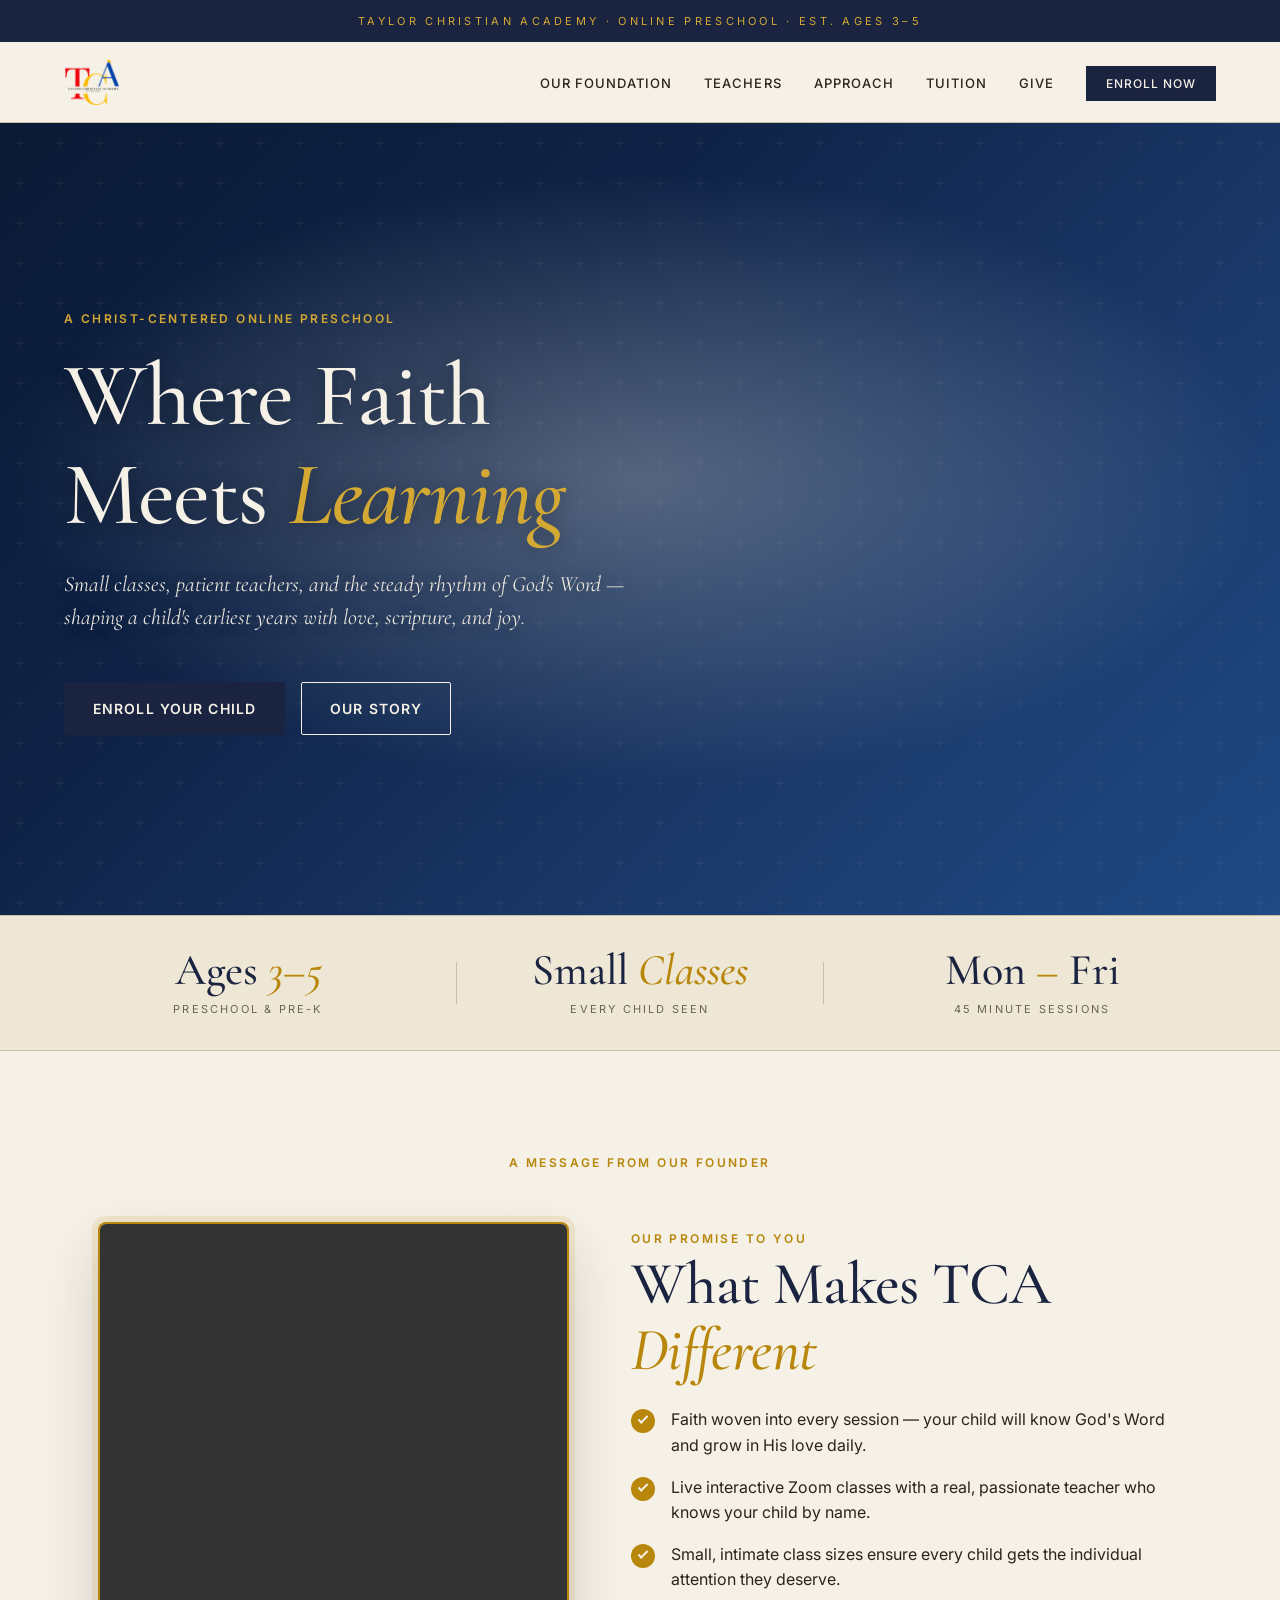
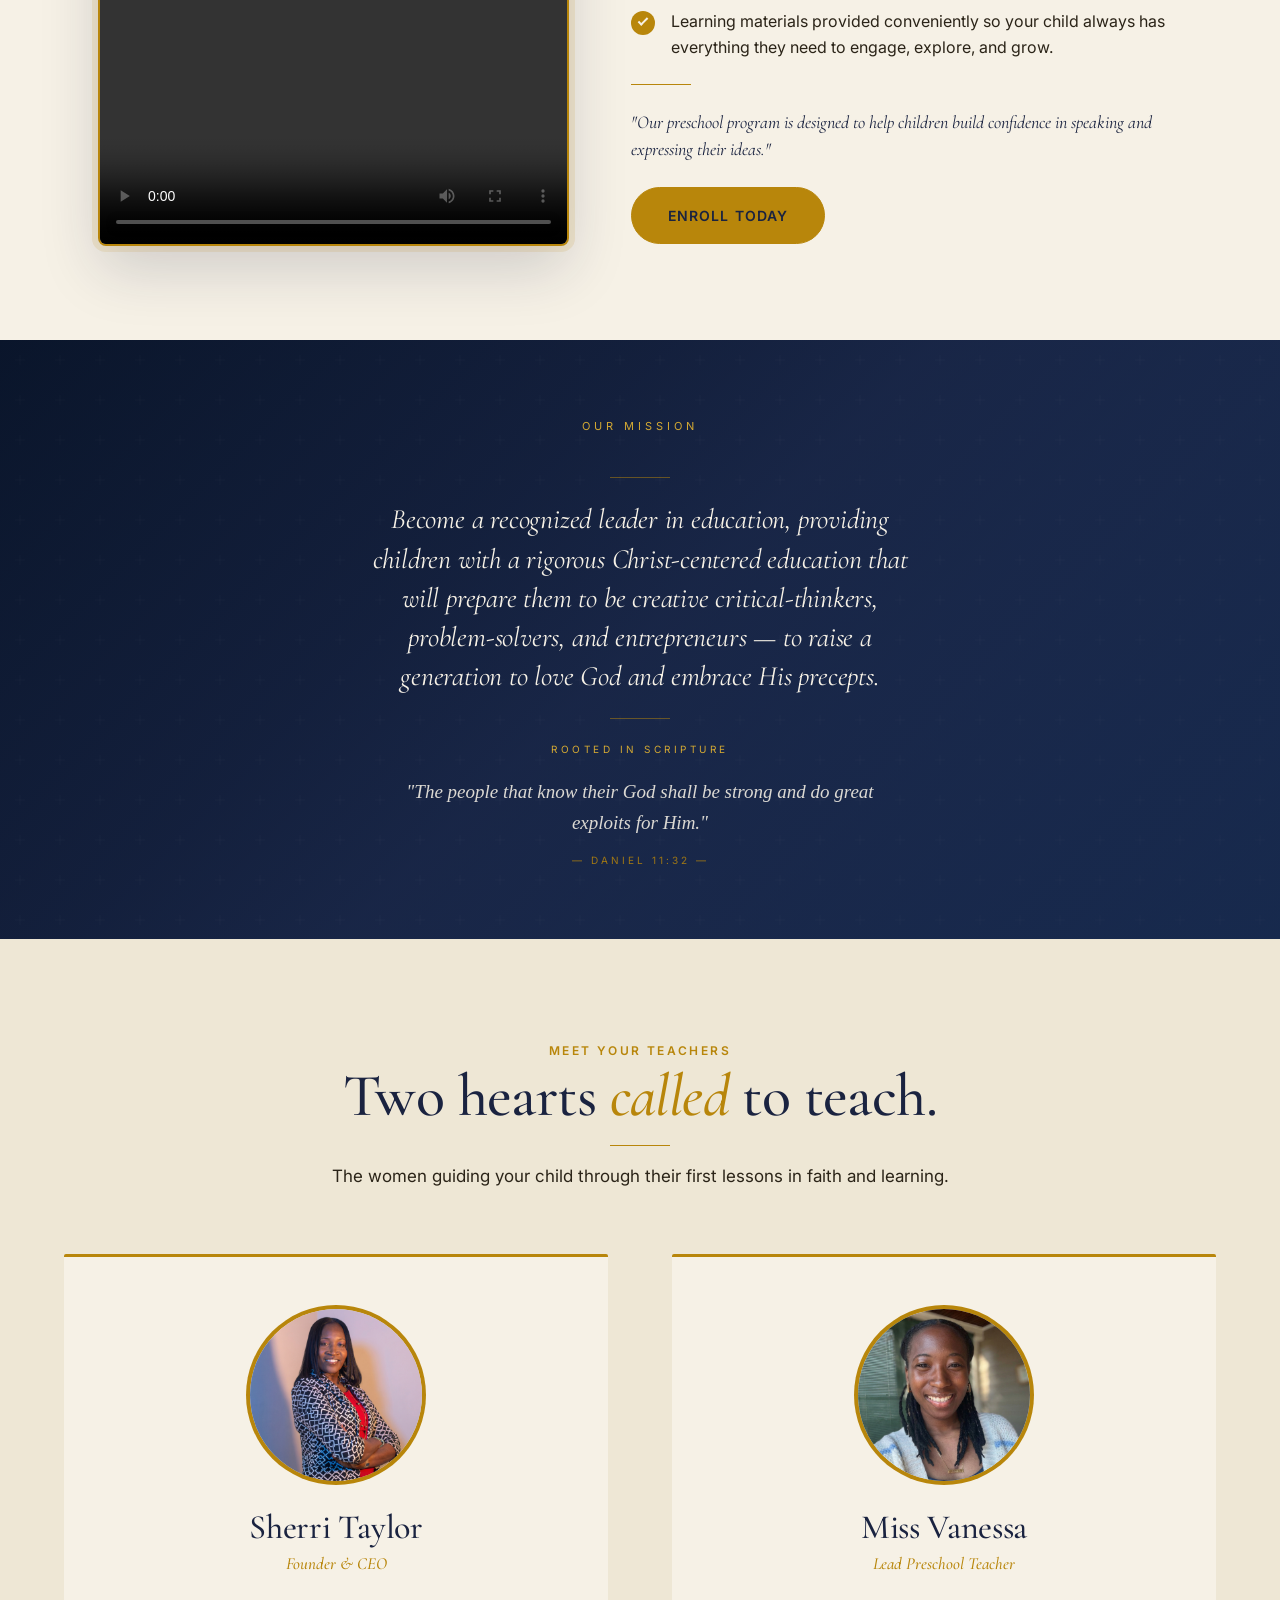
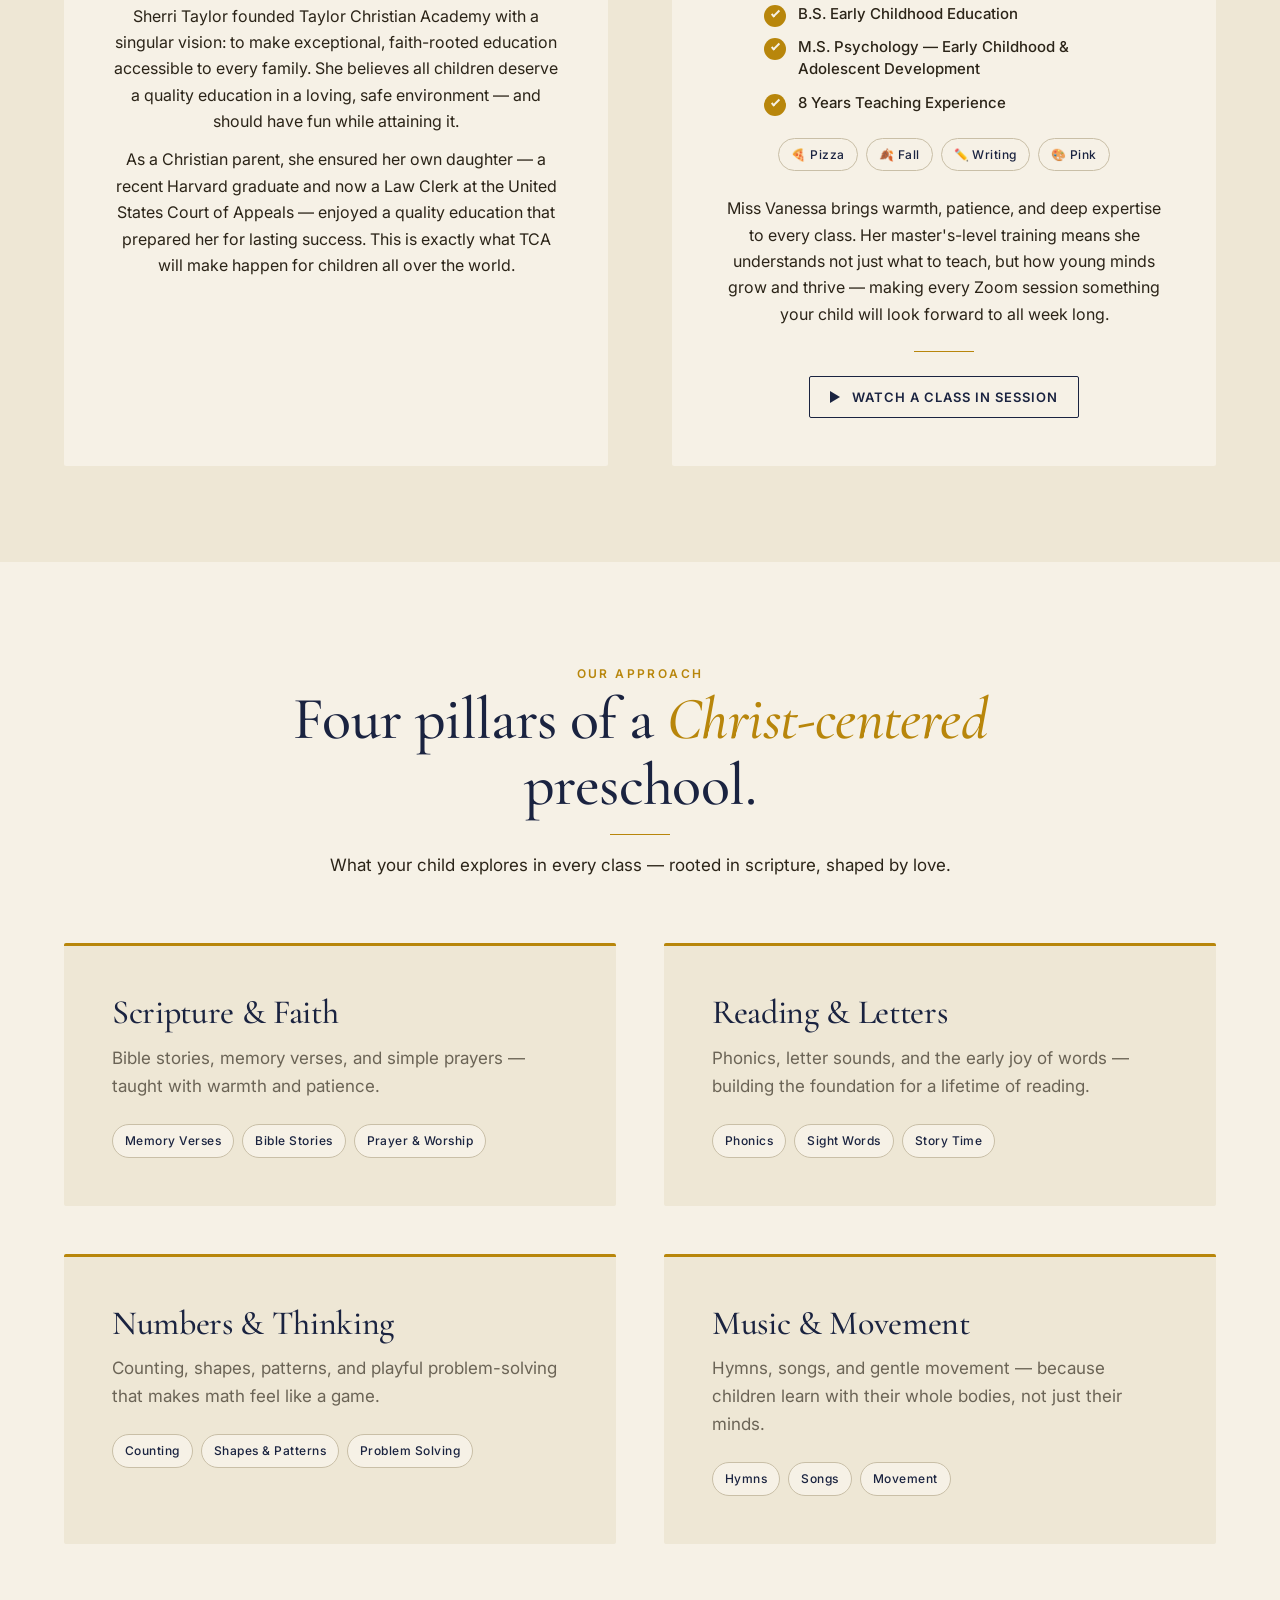
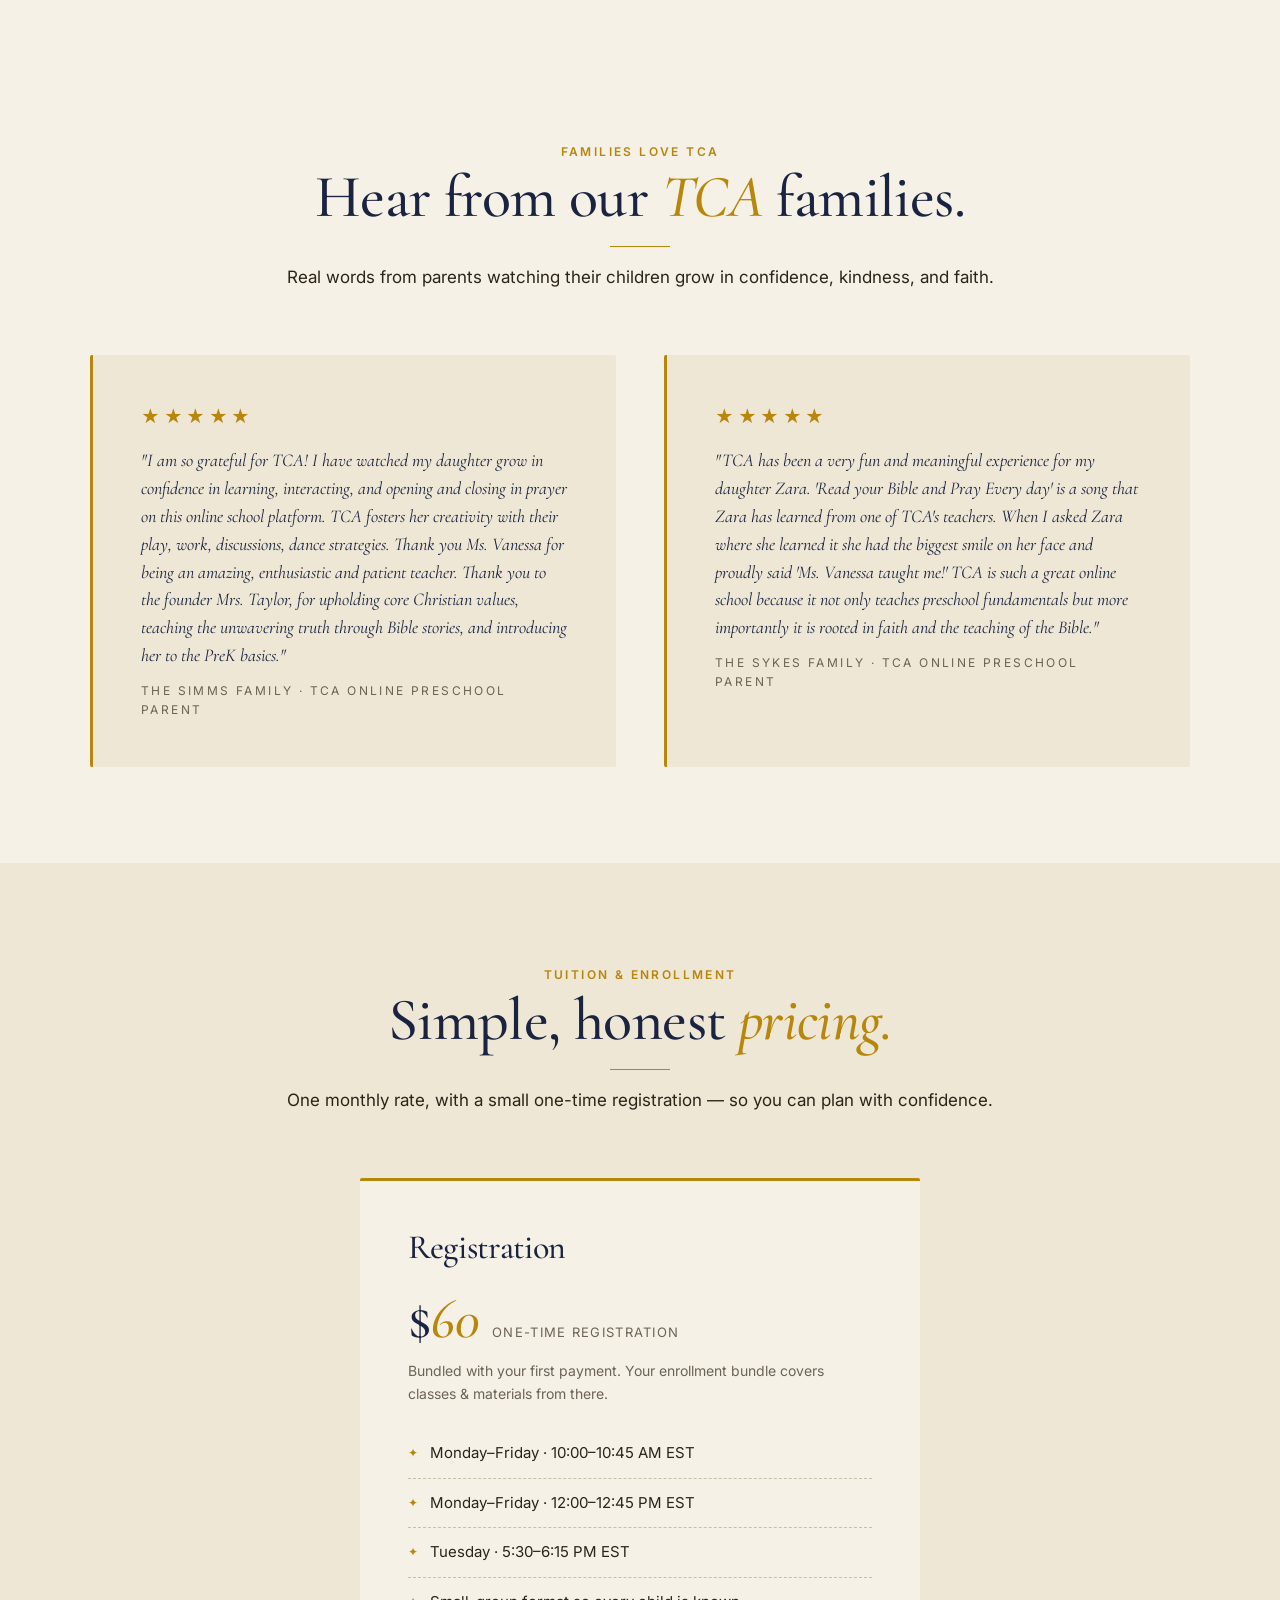
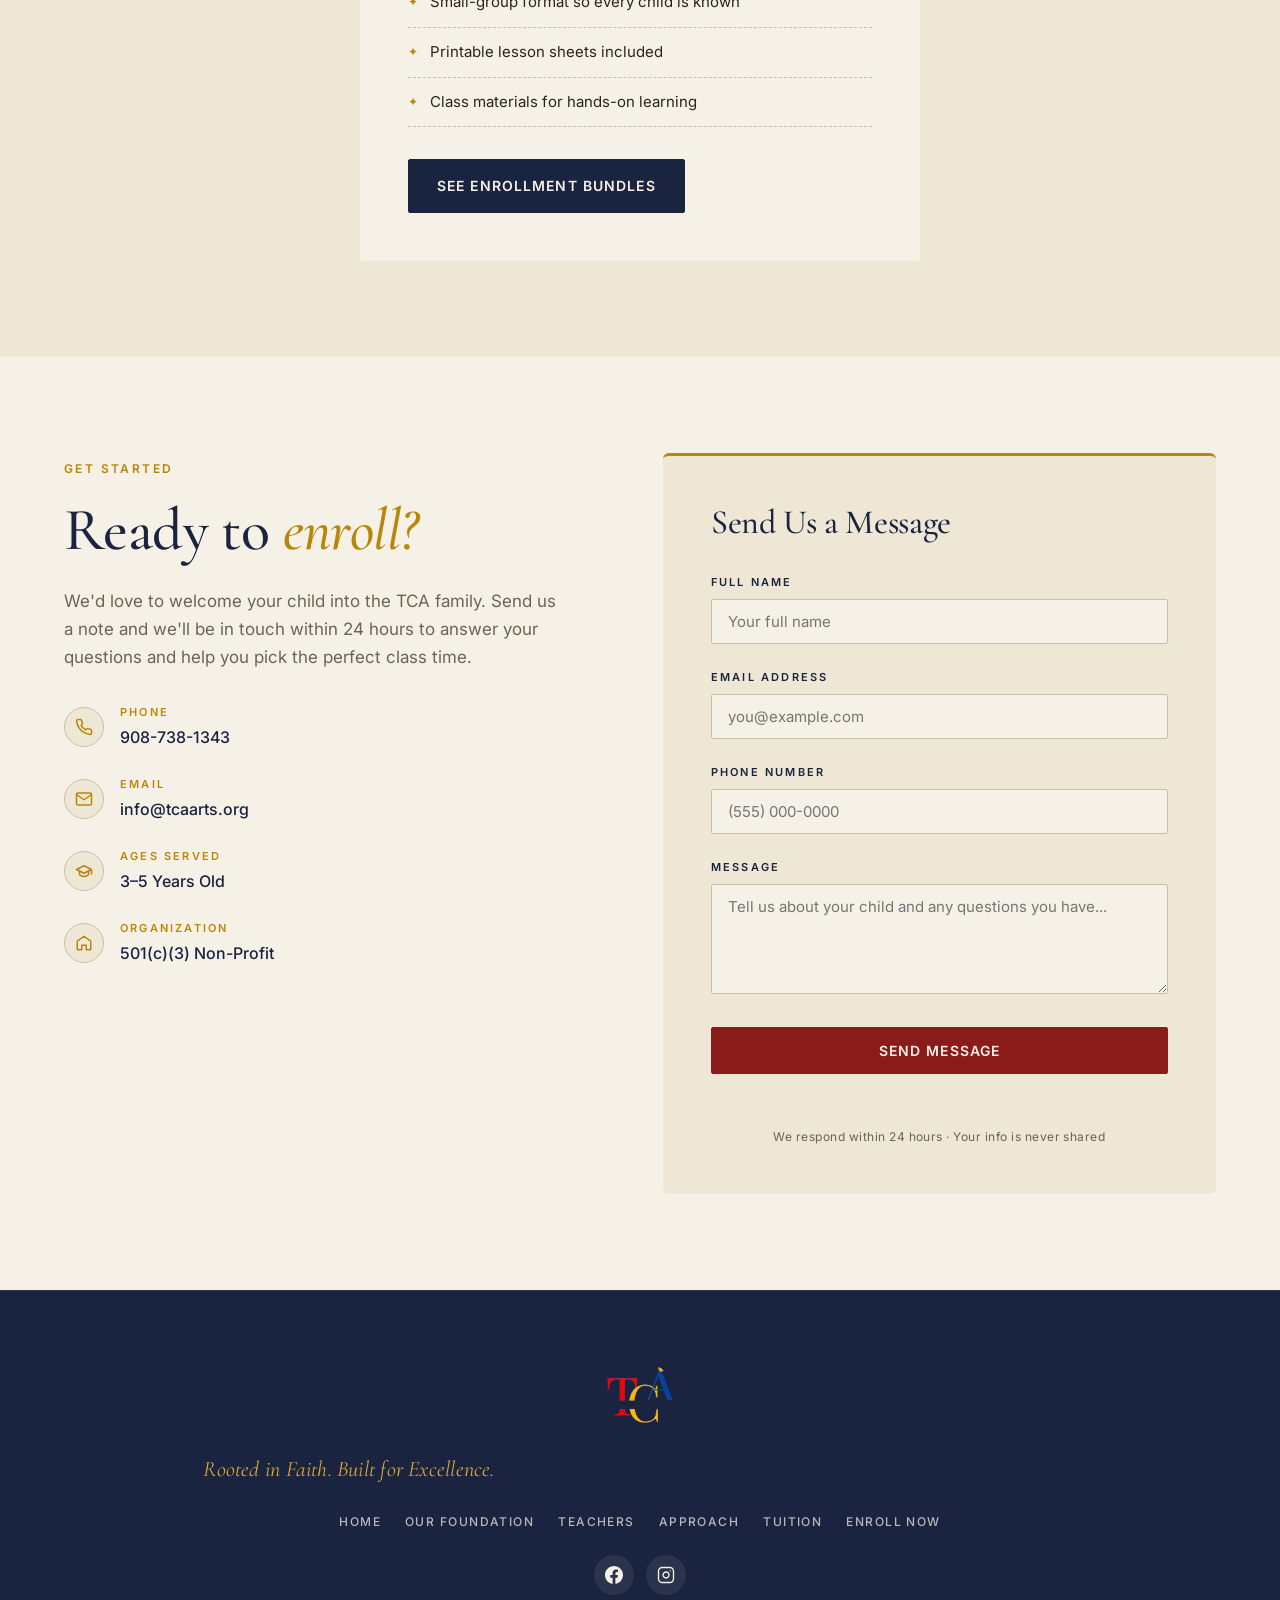
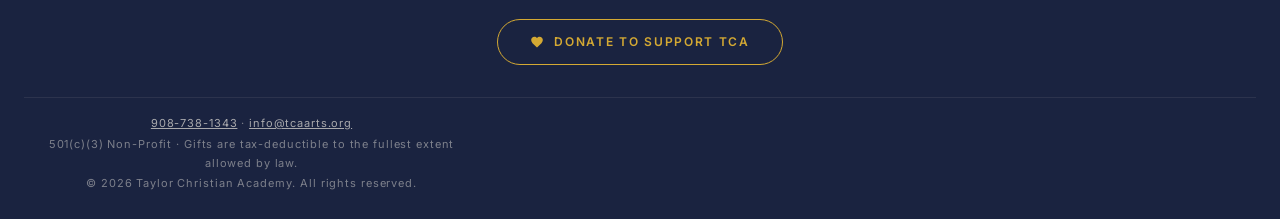
==== commit 79288b61: "Restore detailed tuition session times" ====
--- a/index.html
+++ b/index.html
@@ -1588,7 +1588,9 @@
           </div>
           <p style="color: var(--text-muted); font-size: 14px; margin-bottom: var(--s-3);">Bundled with your first payment. Your enrollment bundle covers classes &amp; materials from there.</p>
           <ul>
-            <li>Monday–Friday · 45-minute sessions available</li>
+            <li>Monday–Friday · 10:00–10:45 AM EST</li>
+            <li>Monday–Friday · 12:00–12:45 PM EST</li>
+            <li>Tuesday · 5:30–6:15 PM EST</li>
             <li>Small-group format so every child is known</li>
             <li>Printable lesson sheets included</li>
             <li>Class materials for hands-on learning</li>
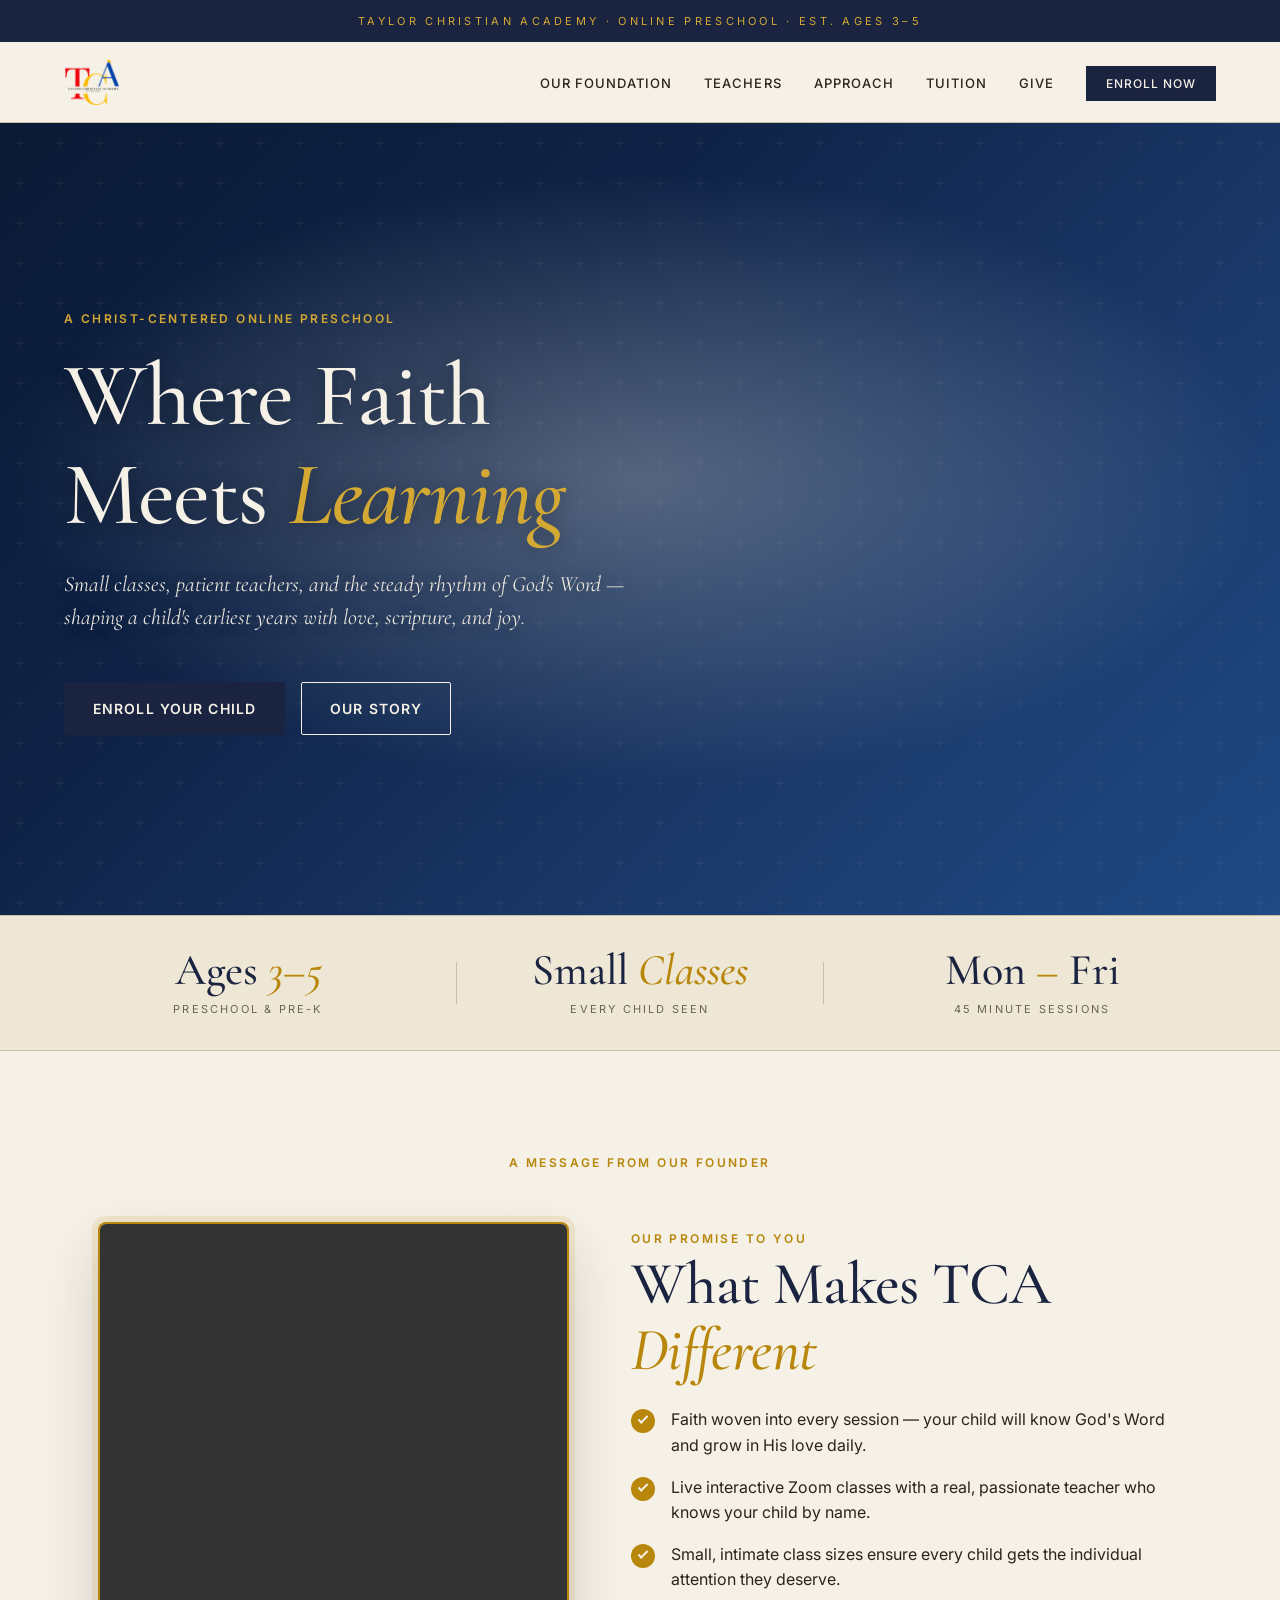
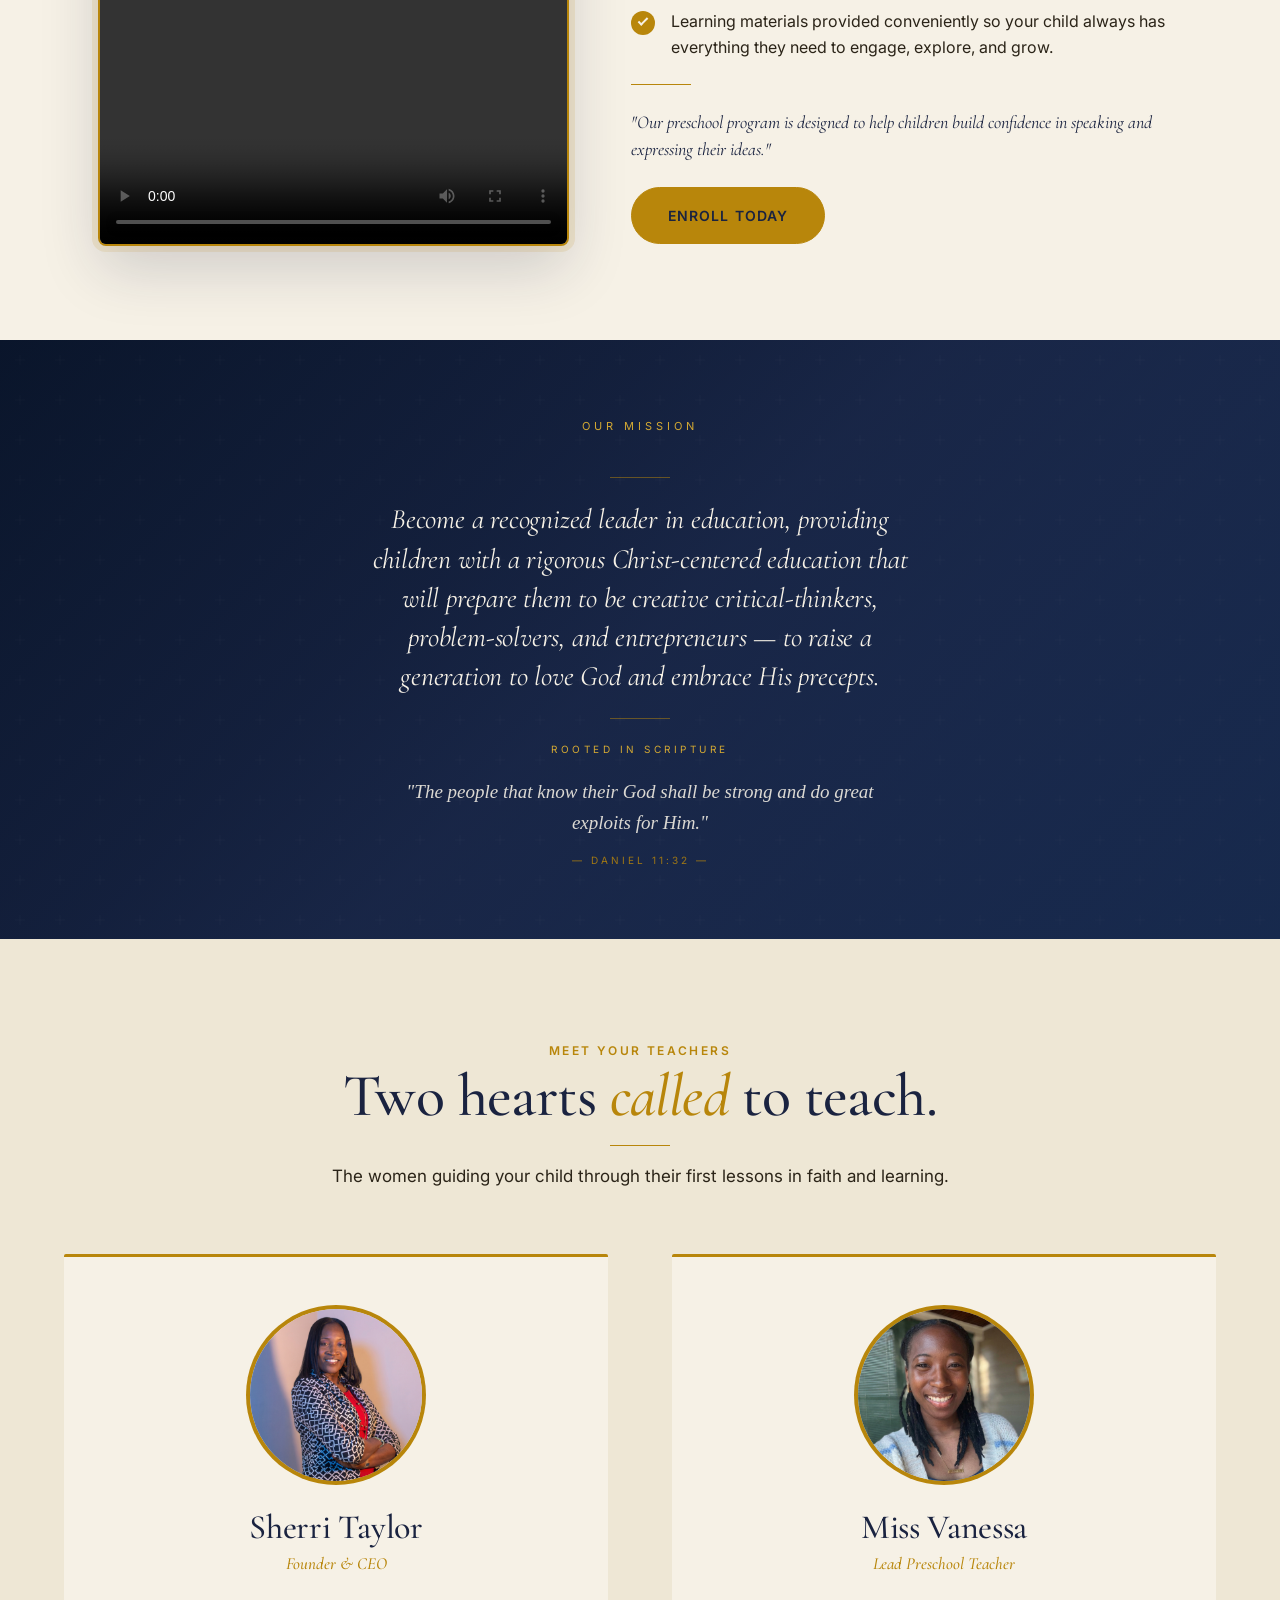
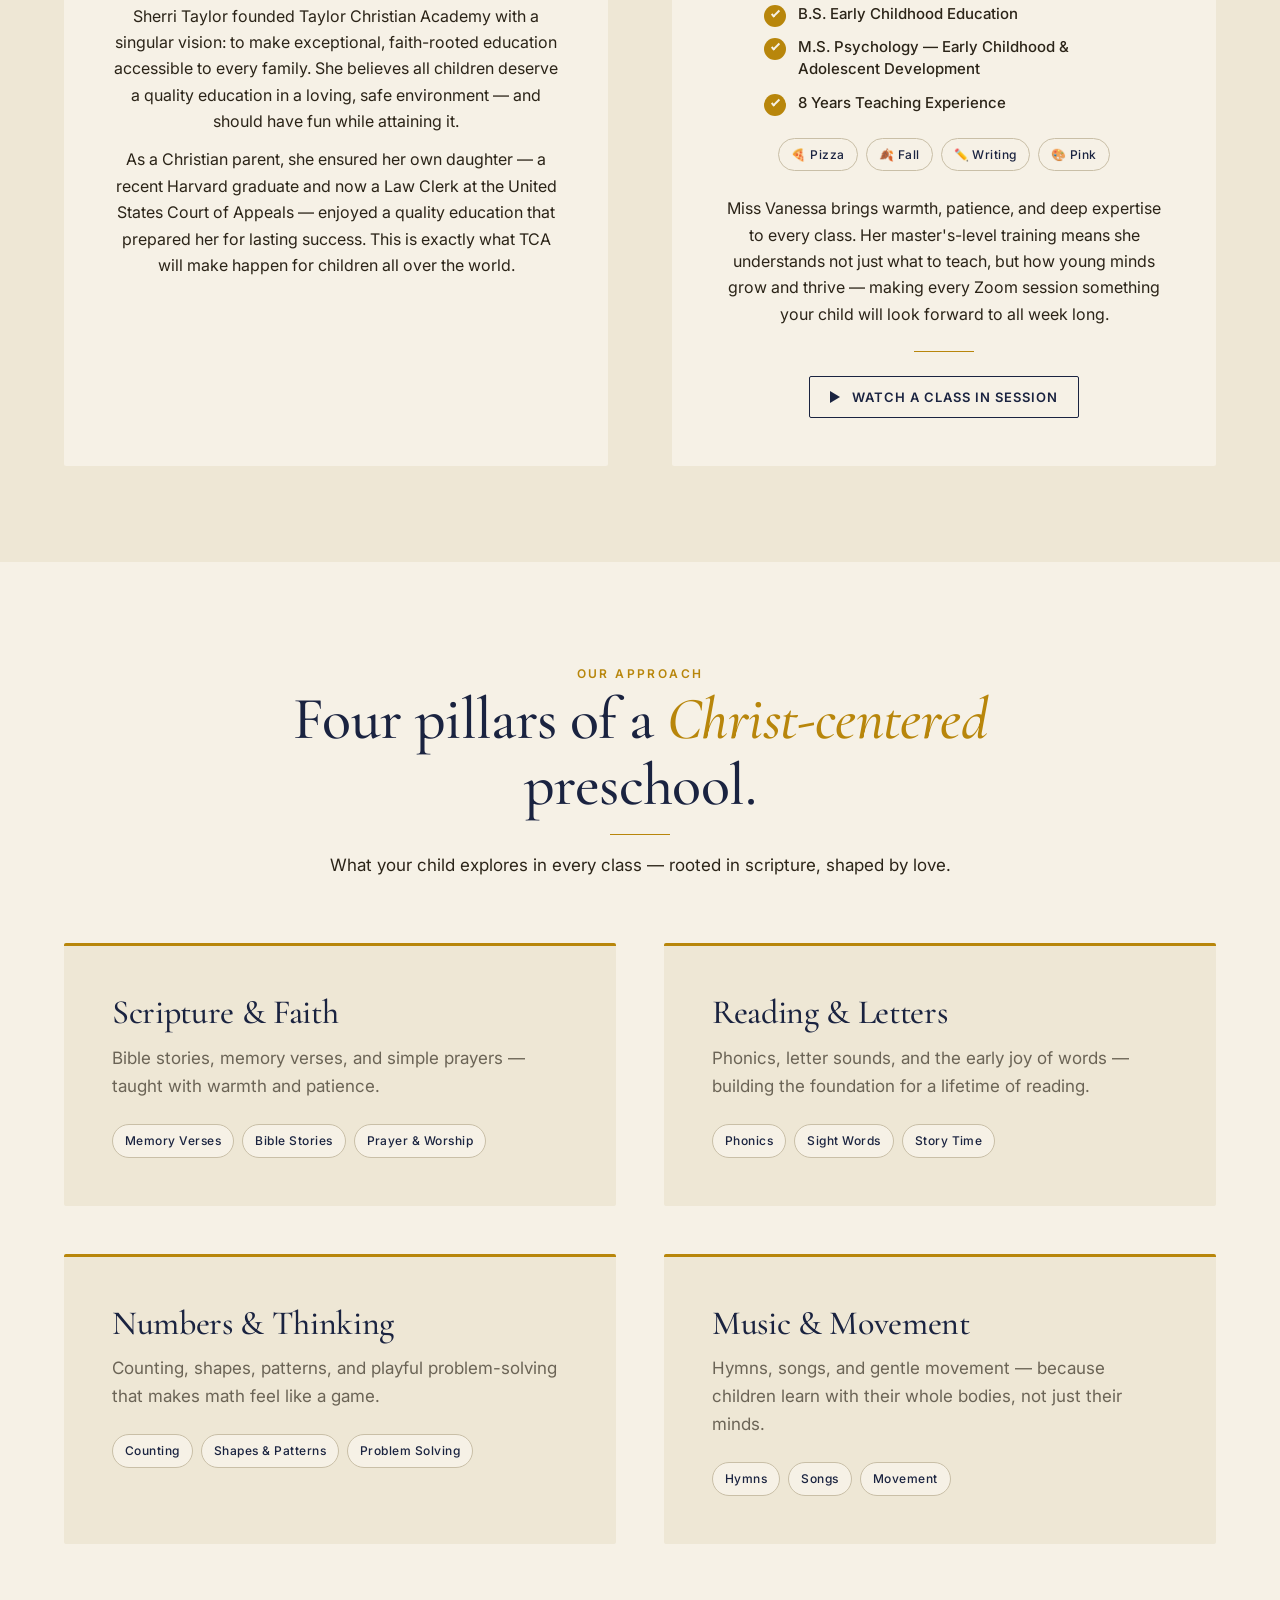
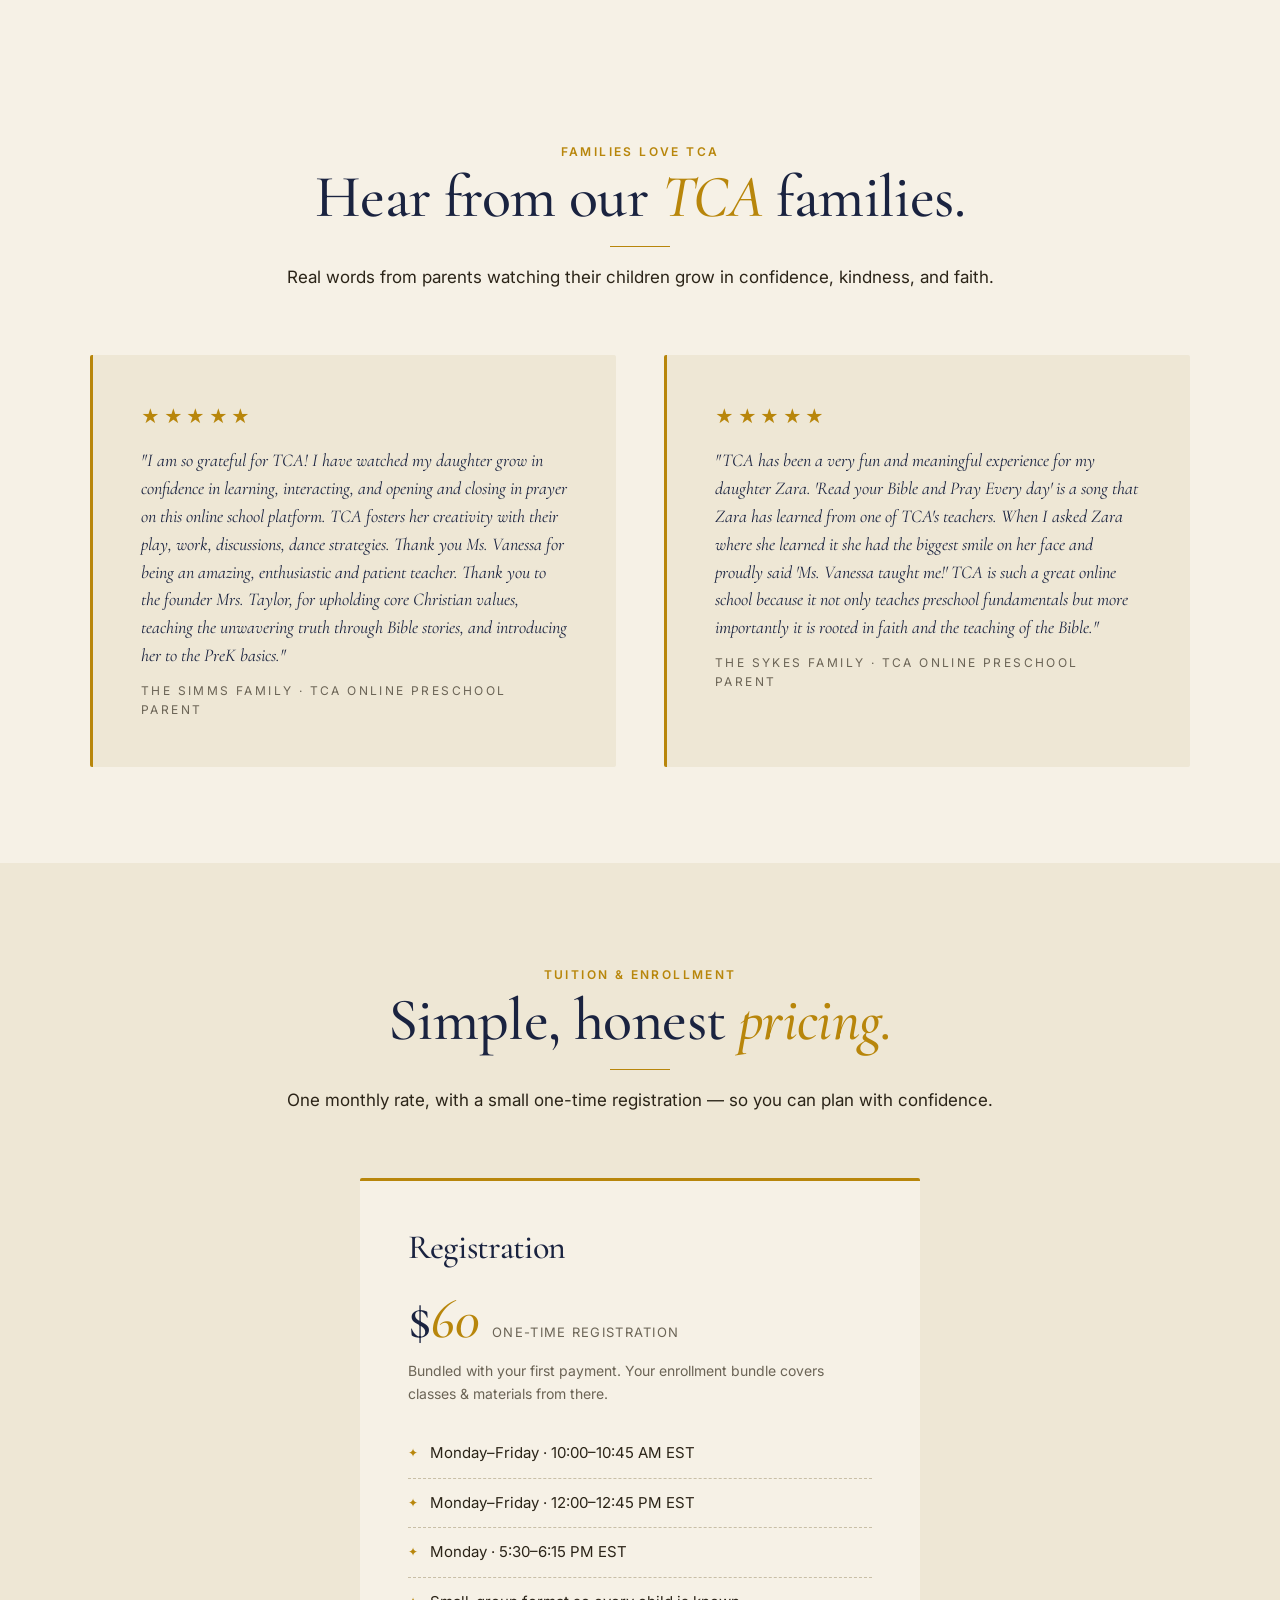
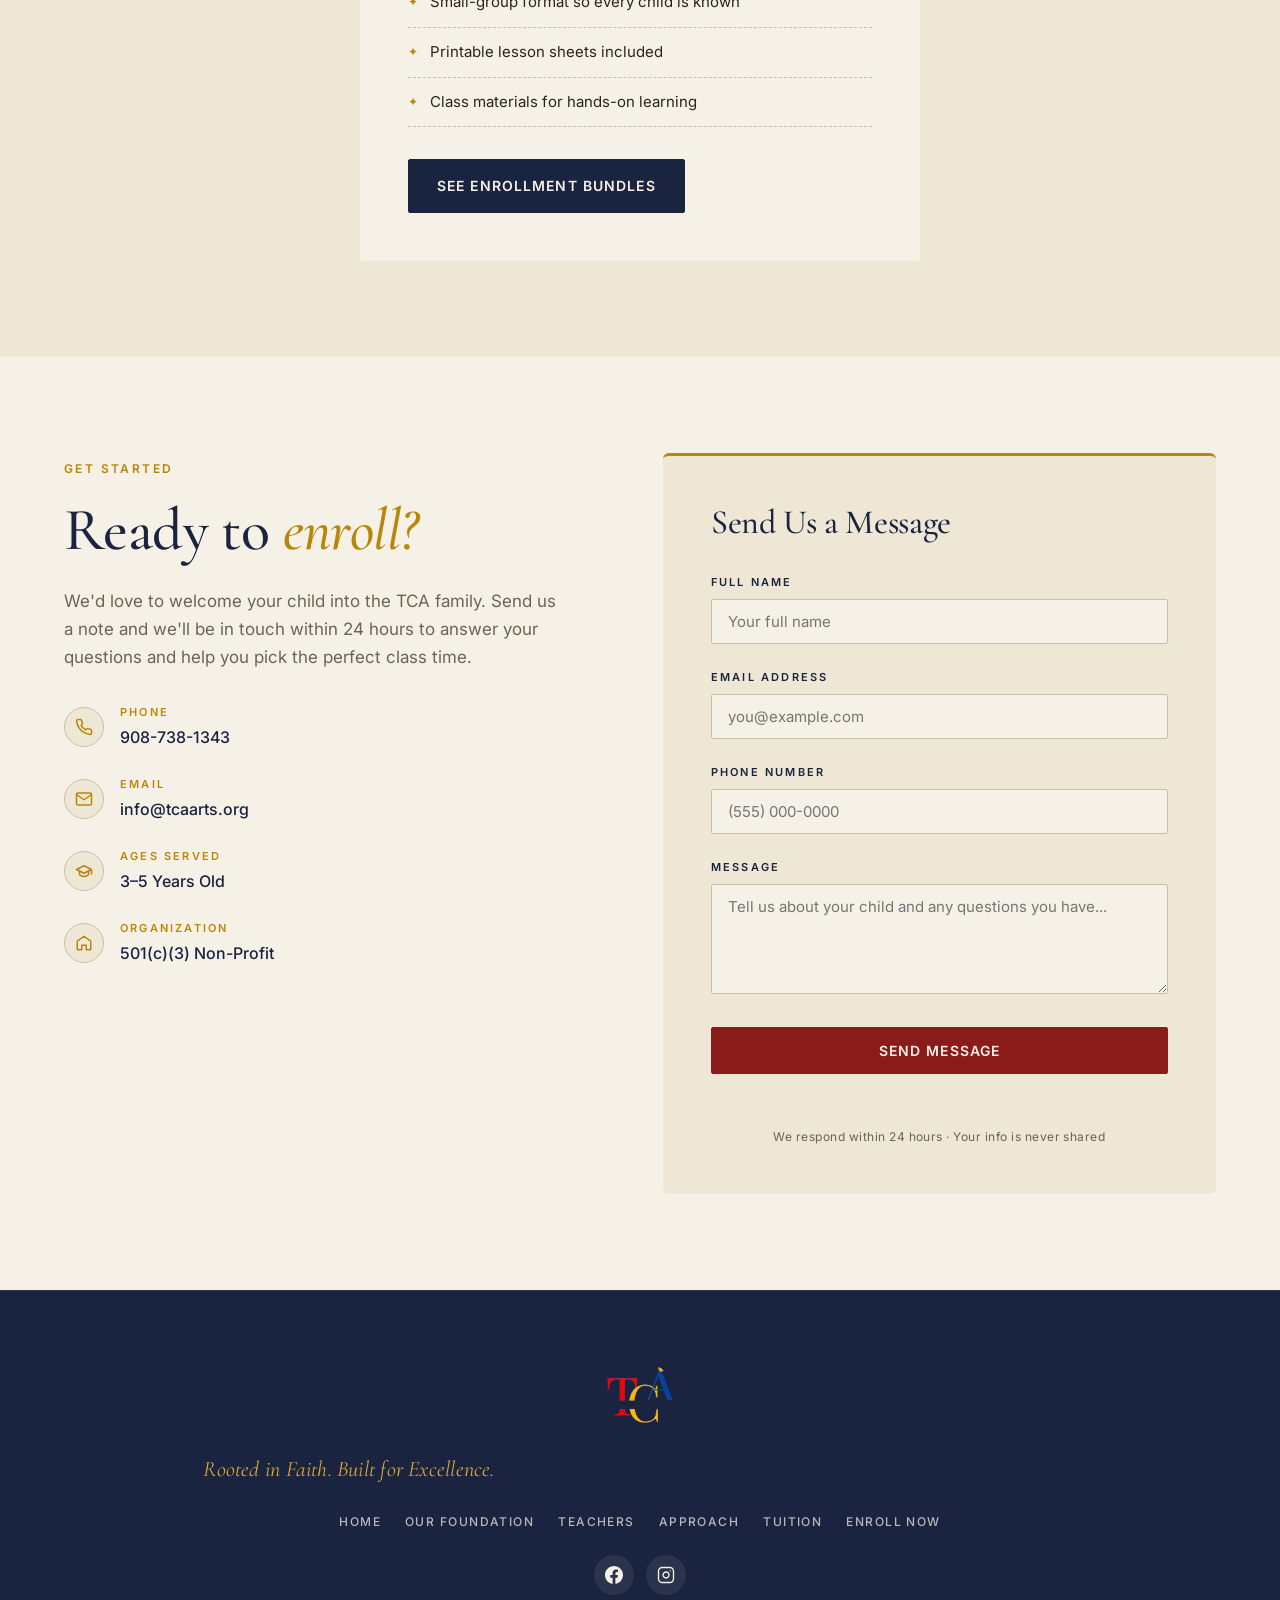
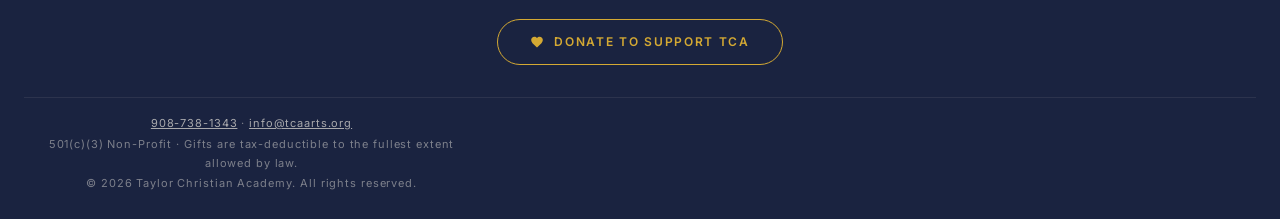
==== commit 525c100f: "Update evening session day" ====
--- a/index.html
+++ b/index.html
@@ -1590,7 +1590,7 @@
           <ul>
             <li>Monday–Friday · 10:00–10:45 AM EST</li>
             <li>Monday–Friday · 12:00–12:45 PM EST</li>
-            <li>Tuesday · 5:30–6:15 PM EST</li>
+            <li>Monday · 5:30–6:15 PM EST</li>
             <li>Small-group format so every child is known</li>
             <li>Printable lesson sheets included</li>
             <li>Class materials for hands-on learning</li>
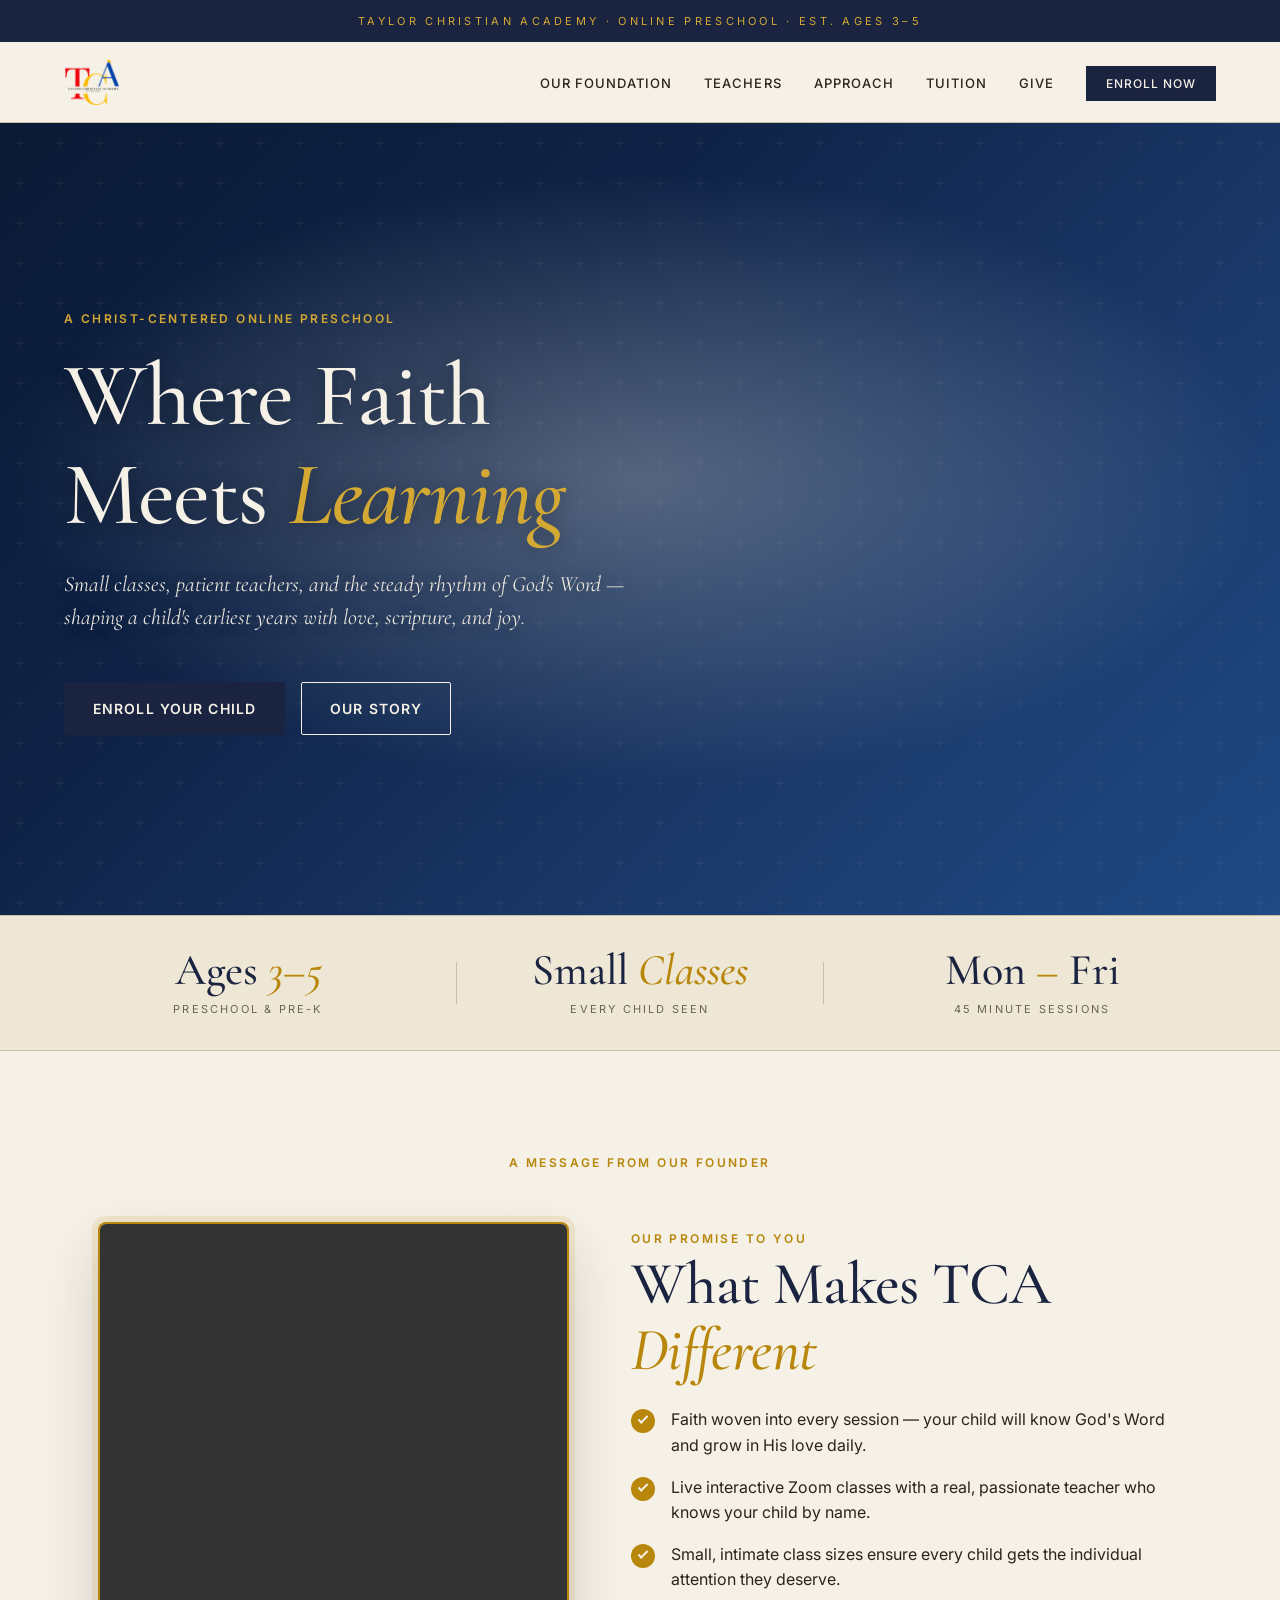
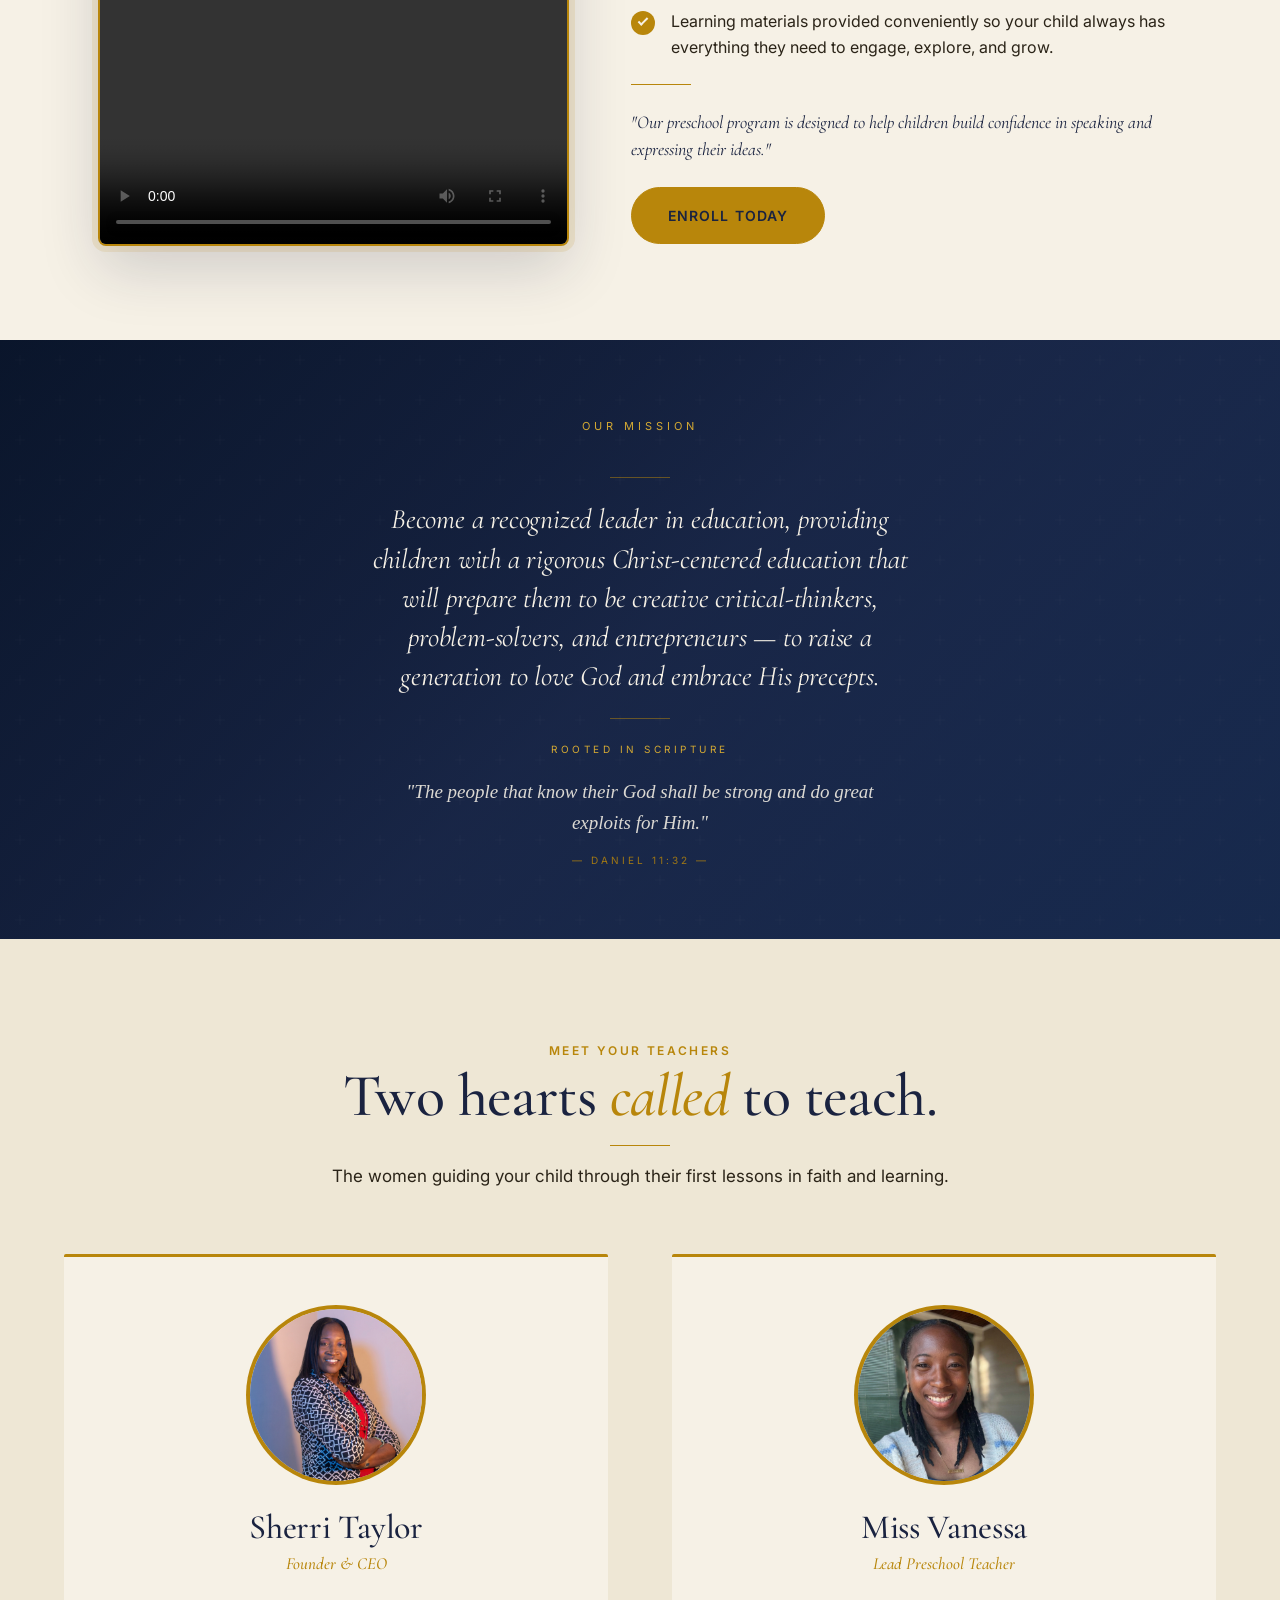
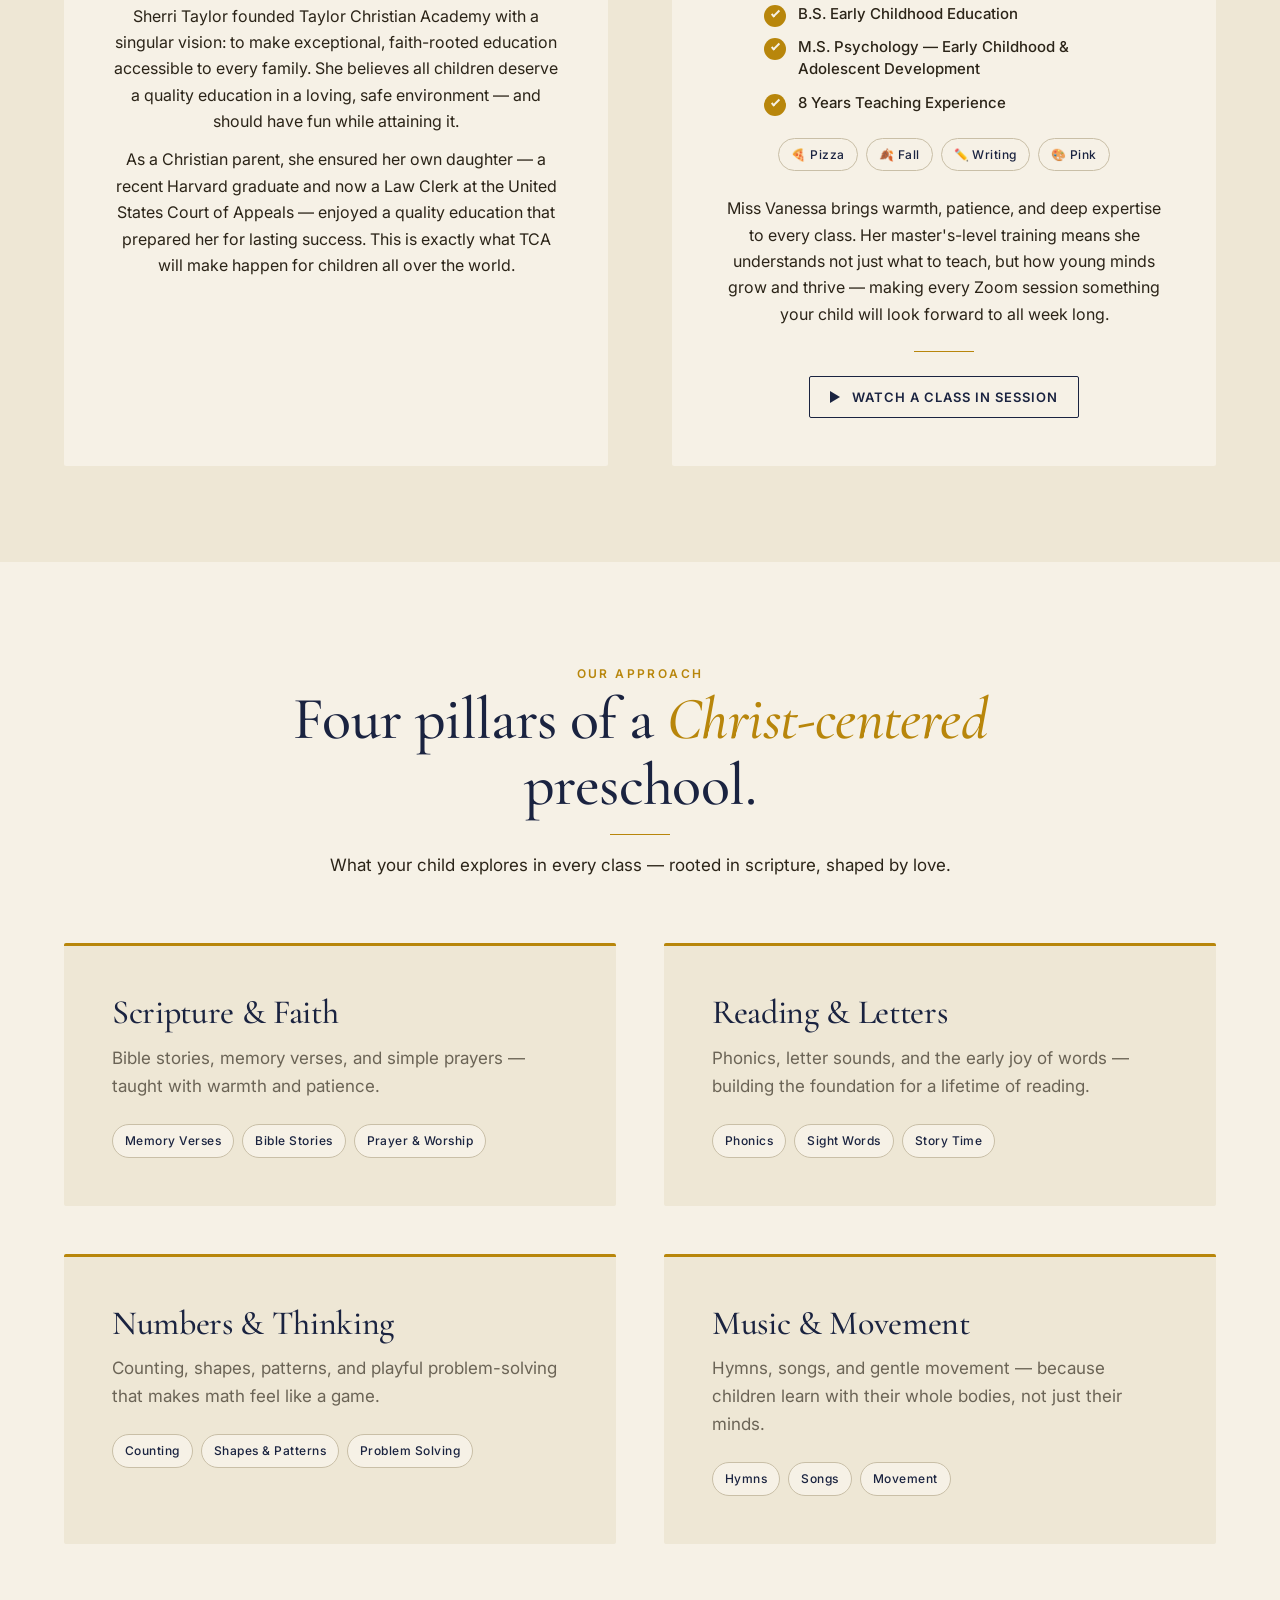
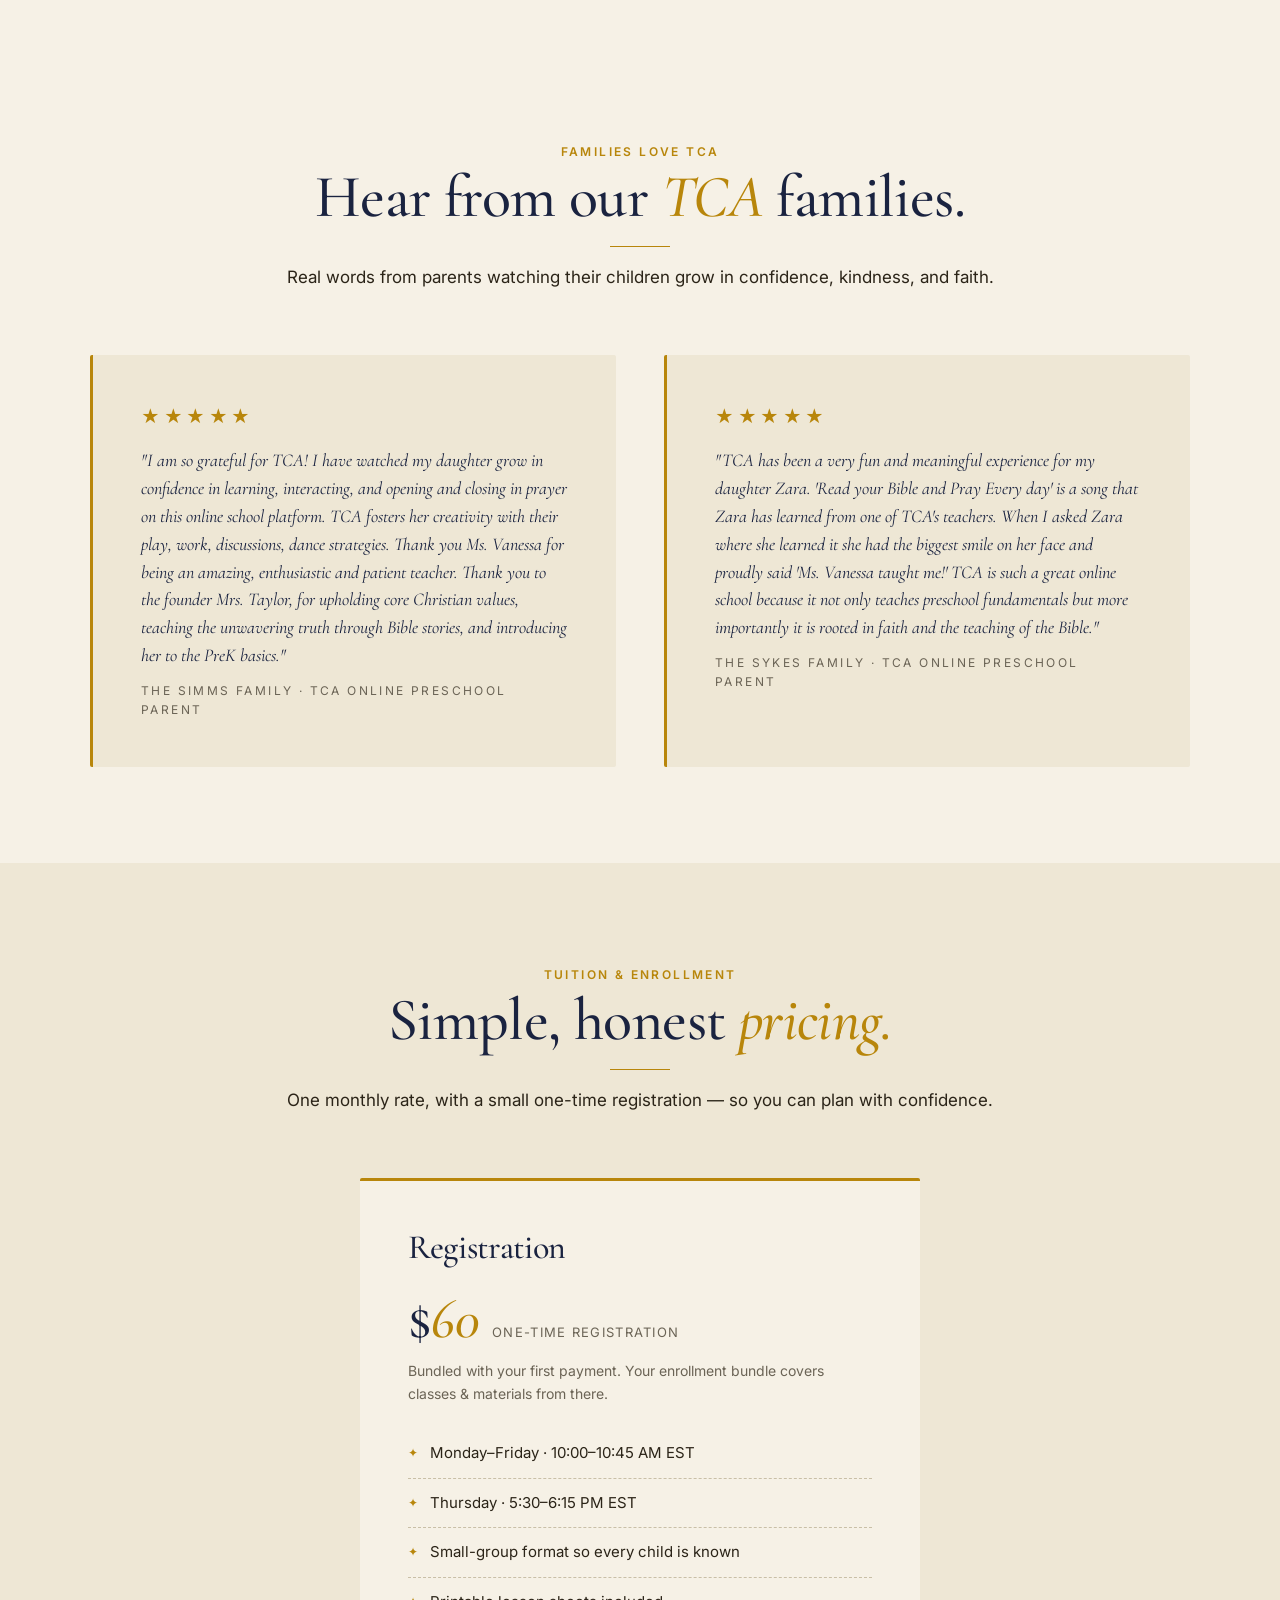
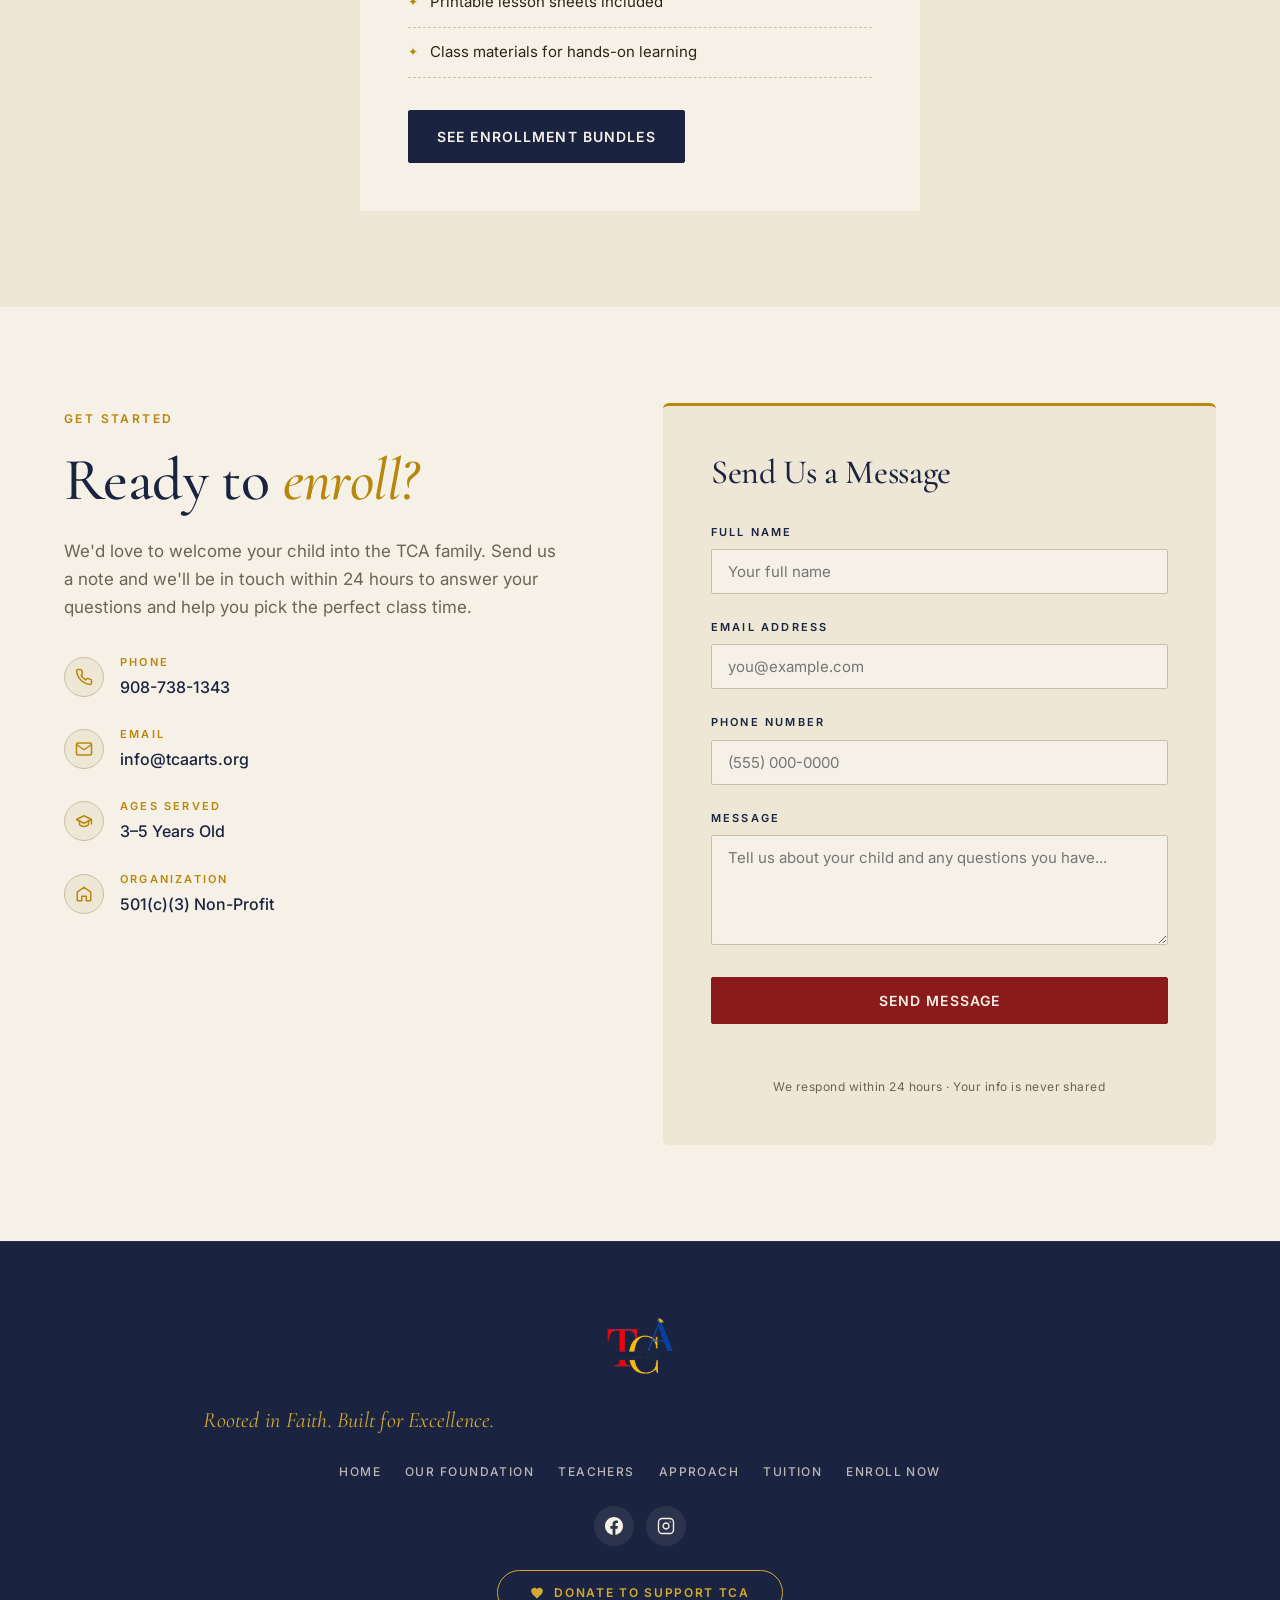
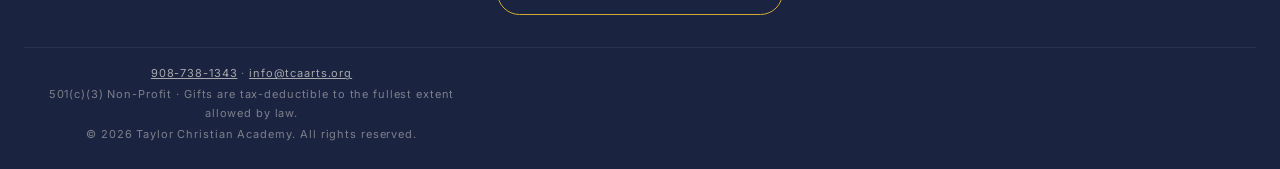
==== commit 2ffc12f2: "Update available session times" ====
--- a/index.html
+++ b/index.html
@@ -1589,8 +1589,7 @@
           <p style="color: var(--text-muted); font-size: 14px; margin-bottom: var(--s-3);">Bundled with your first payment. Your enrollment bundle covers classes &amp; materials from there.</p>
           <ul>
             <li>Monday–Friday · 10:00–10:45 AM EST</li>
-            <li>Monday–Friday · 12:00–12:45 PM EST</li>
-            <li>Monday · 5:30–6:15 PM EST</li>
+            <li>Thursday · 5:30–6:15 PM EST</li>
             <li>Small-group format so every child is known</li>
             <li>Printable lesson sheets included</li>
             <li>Class materials for hands-on learning</li>
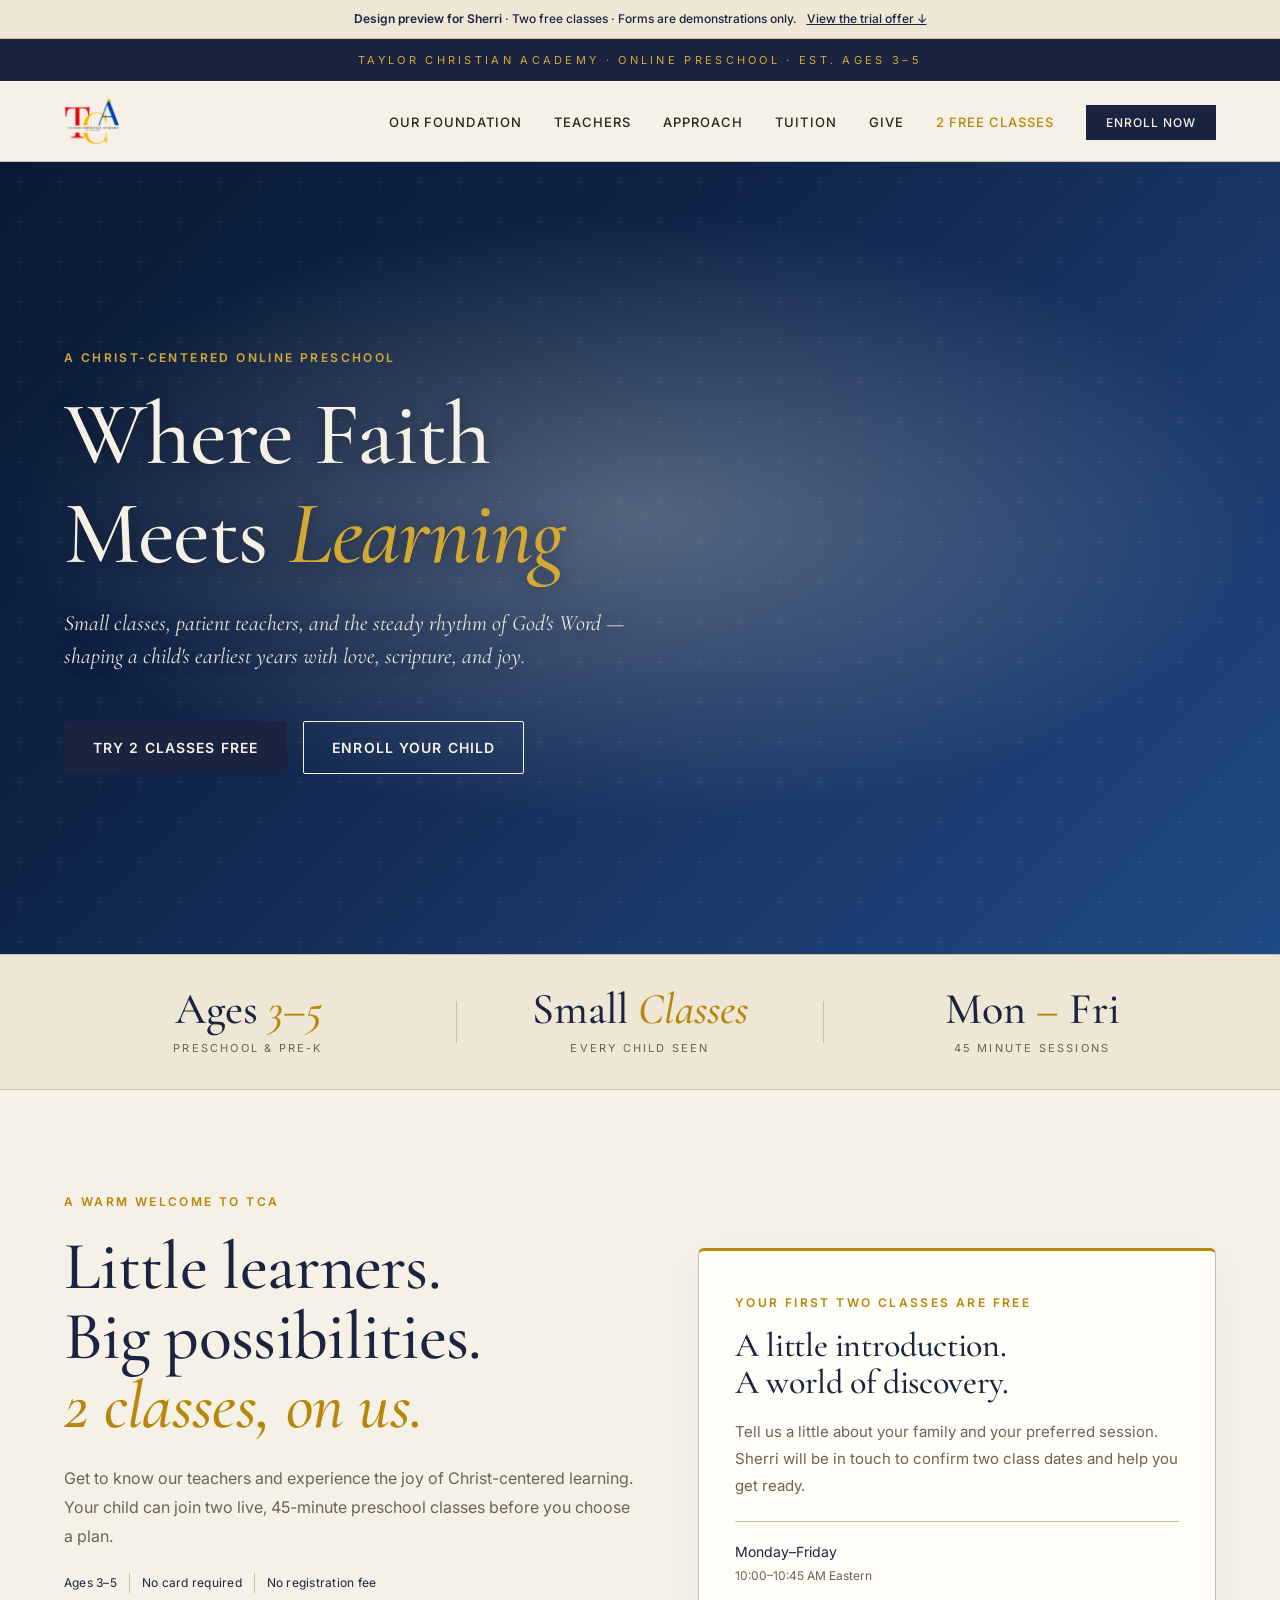
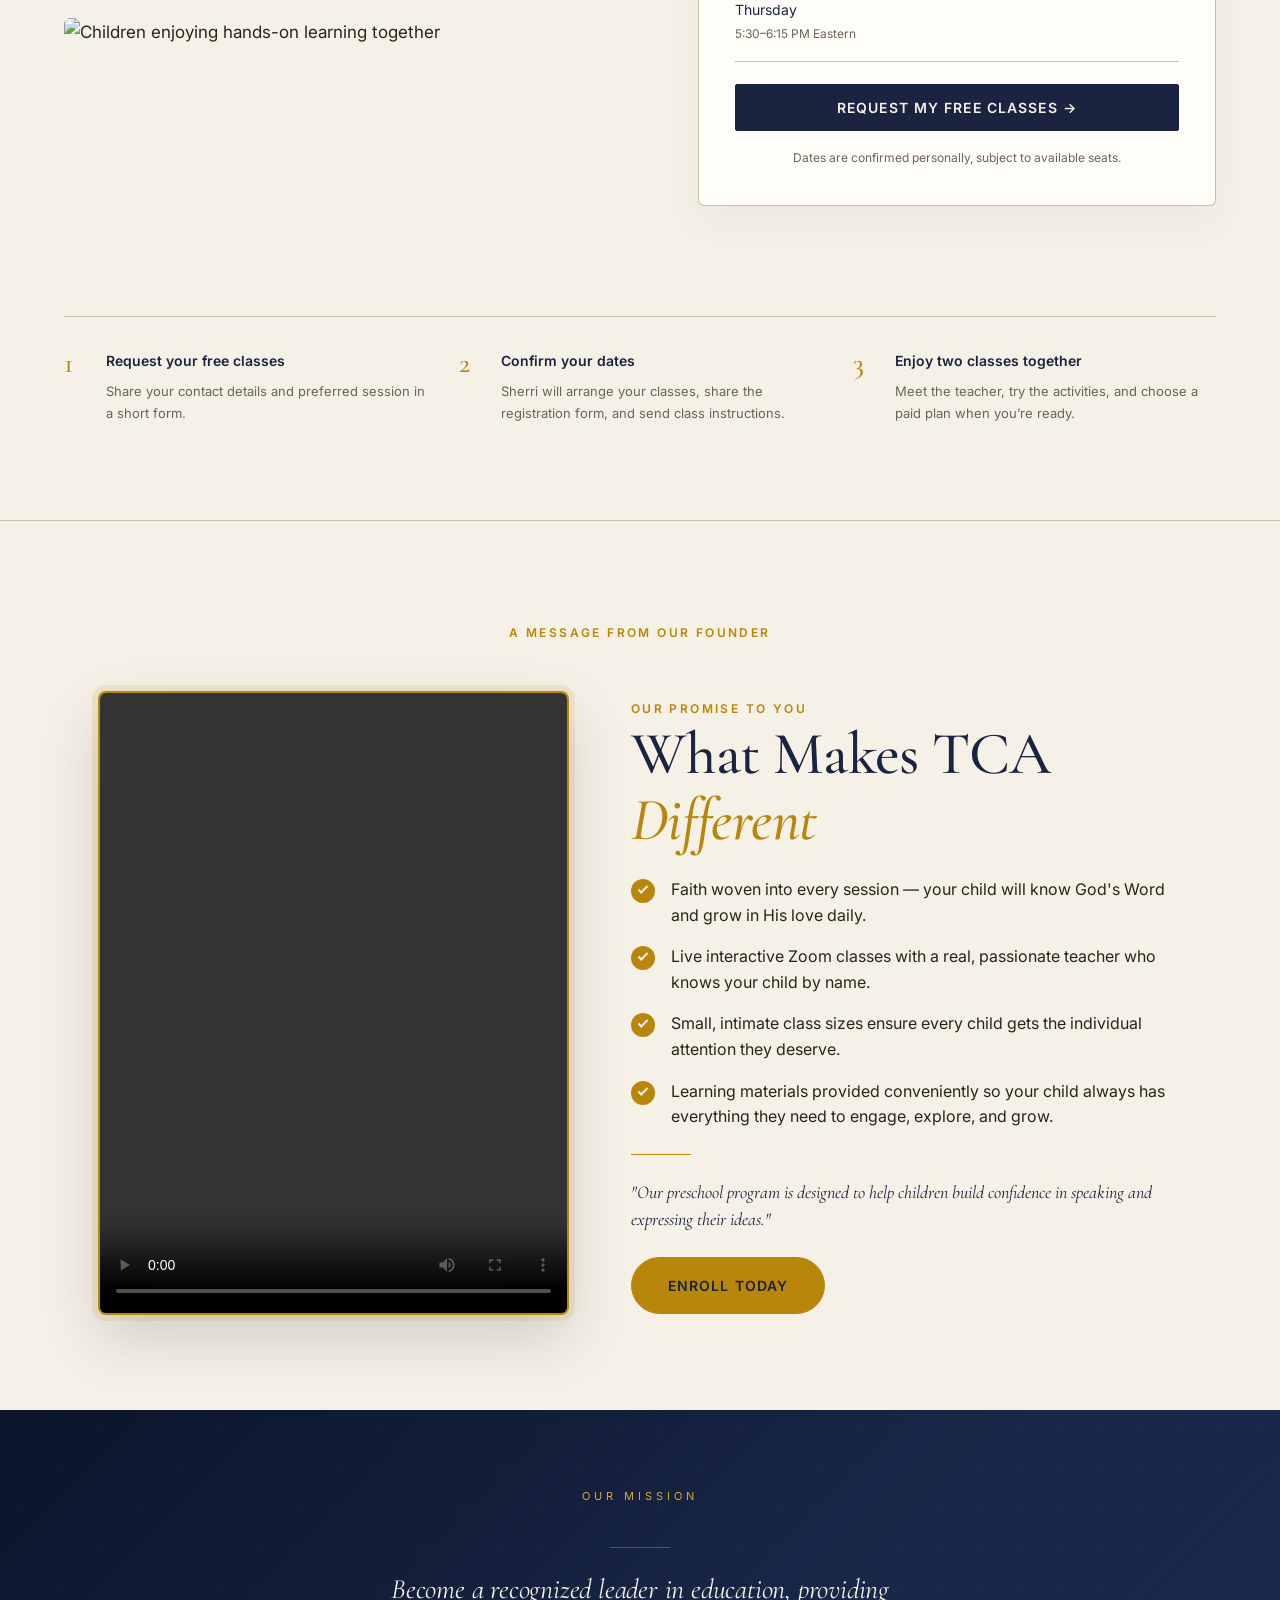
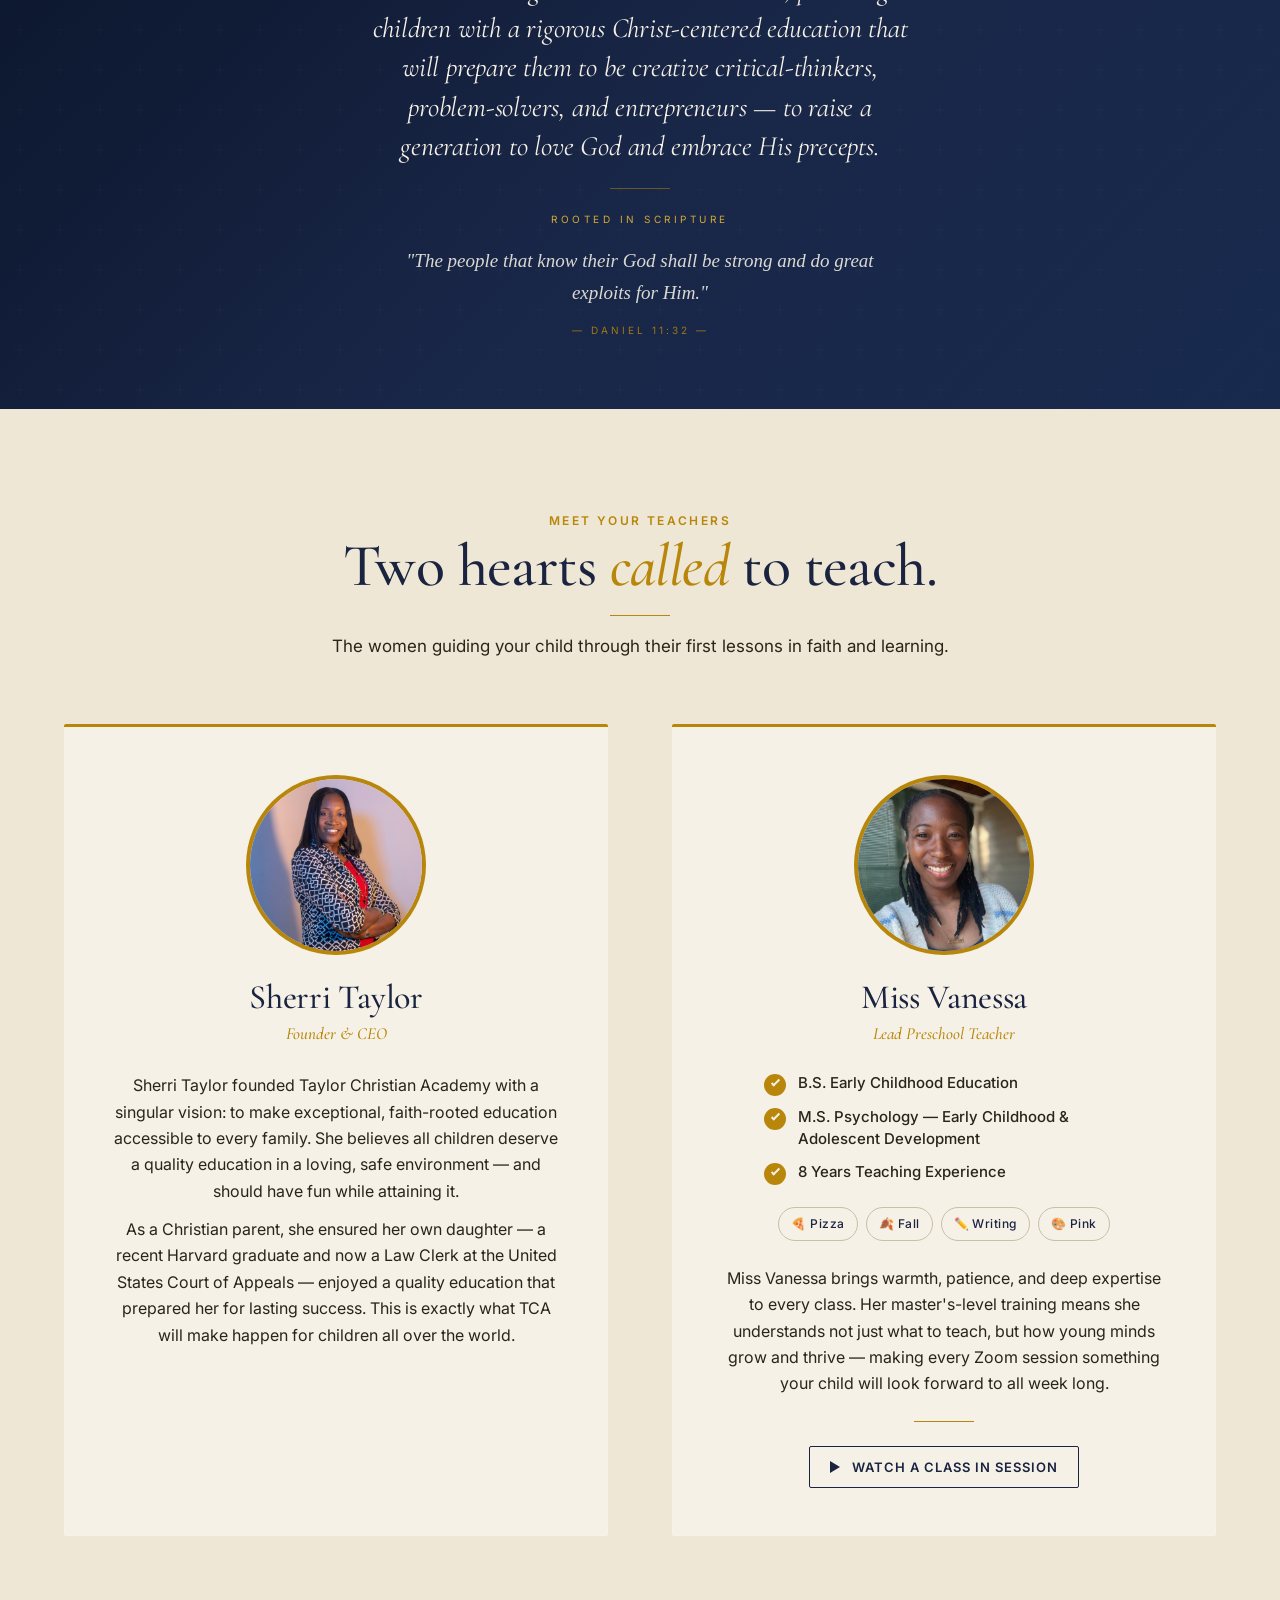
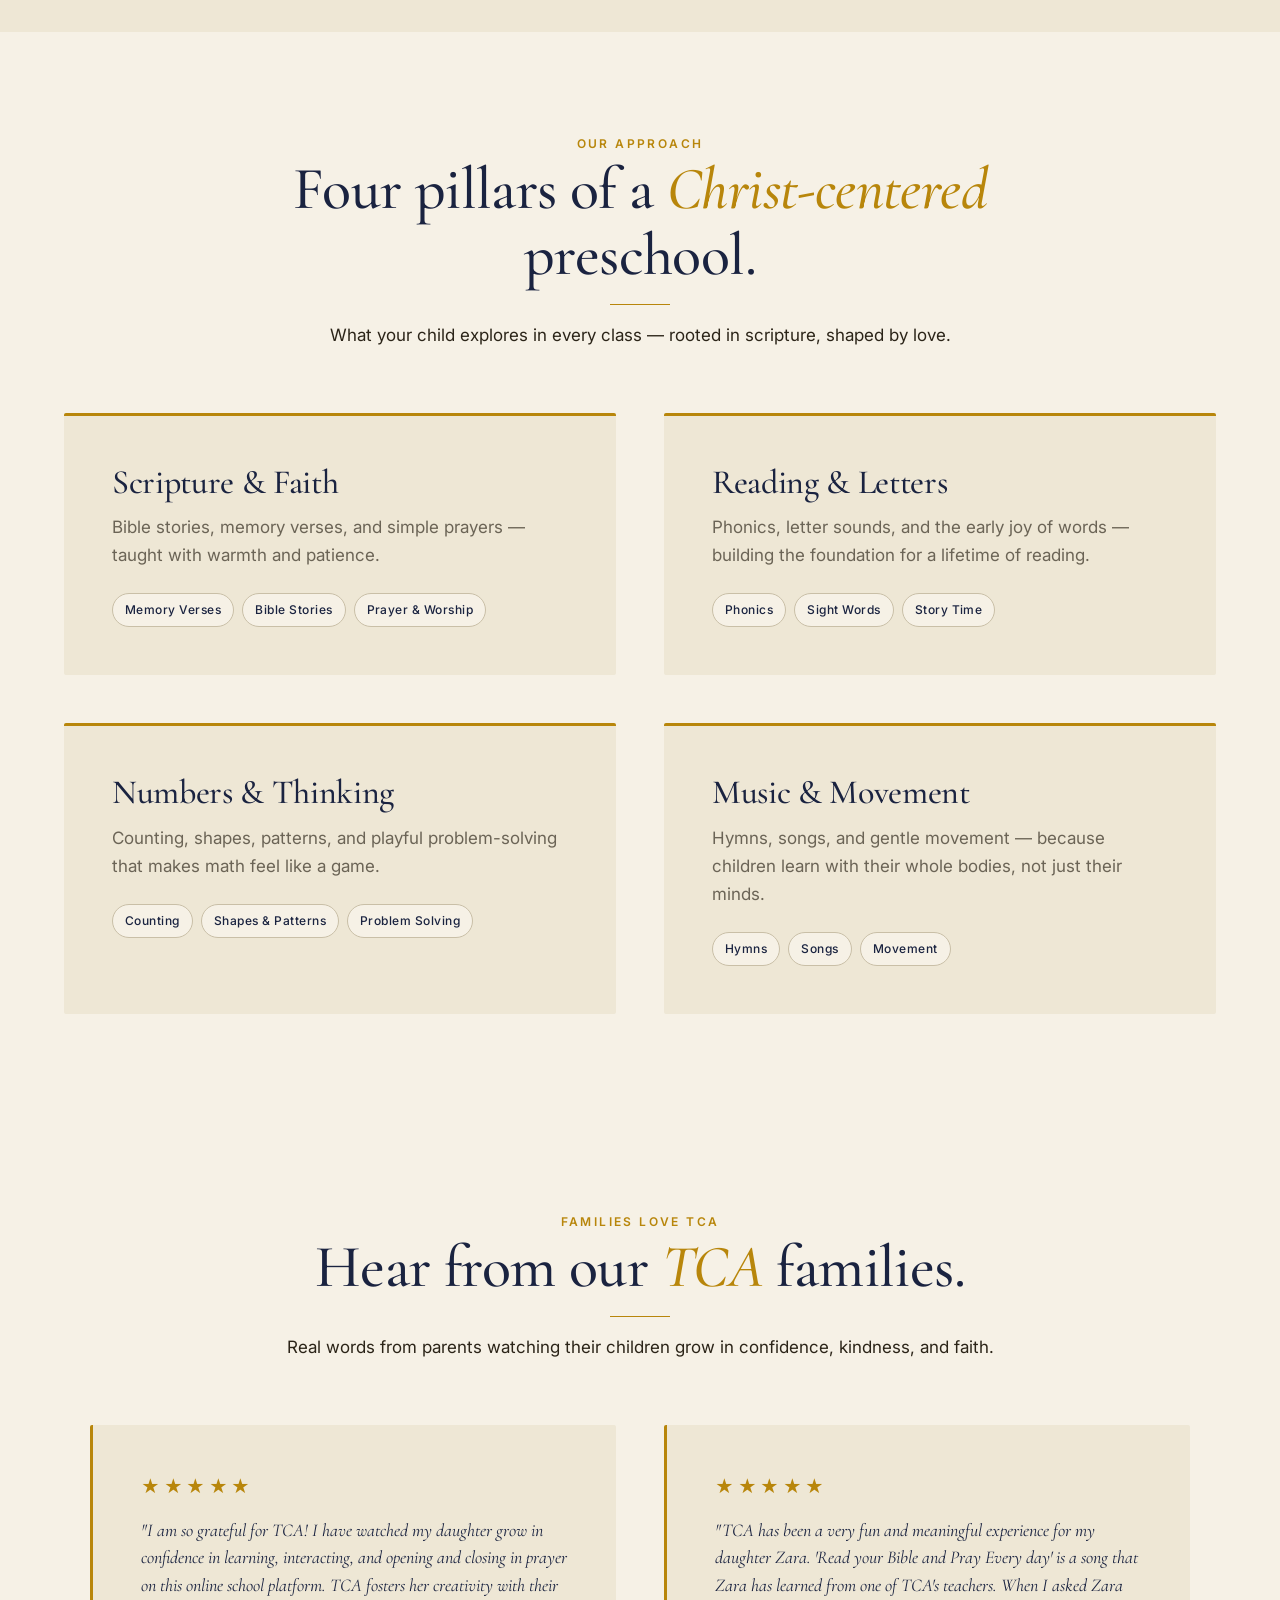
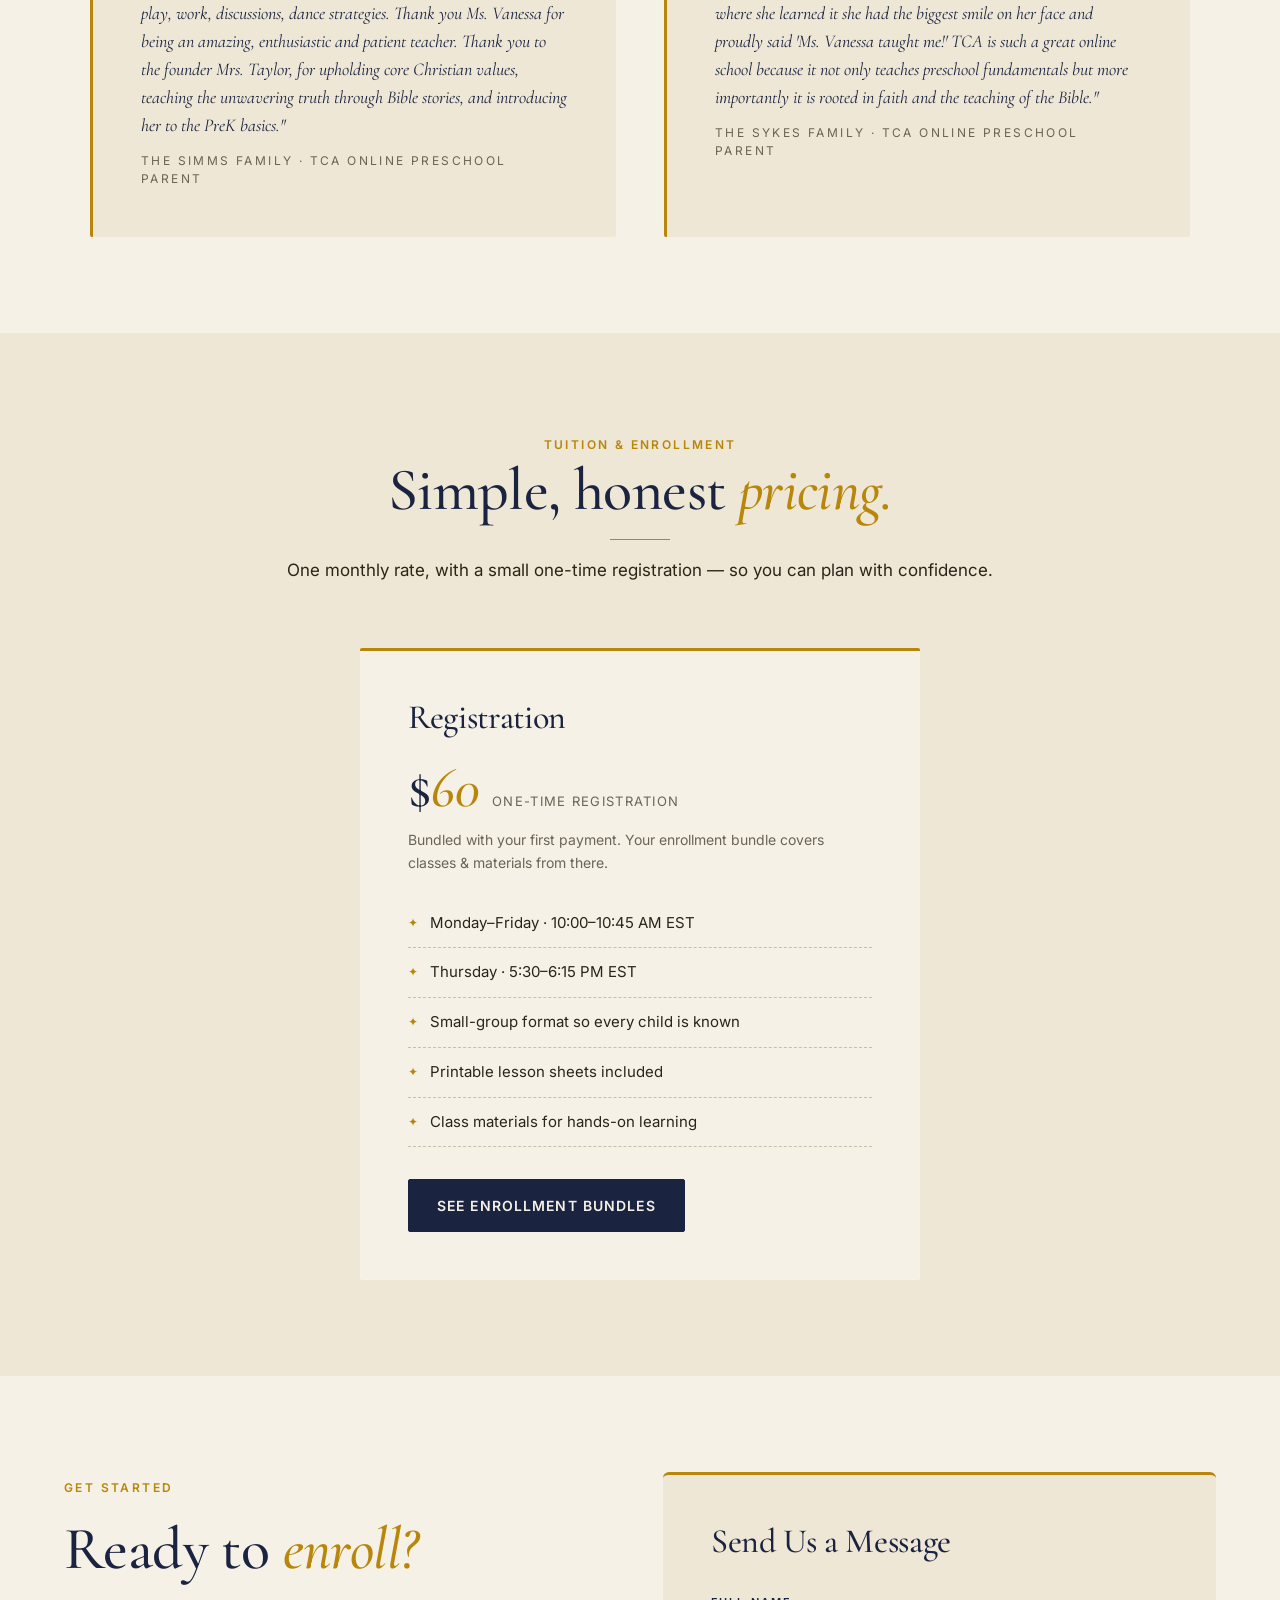
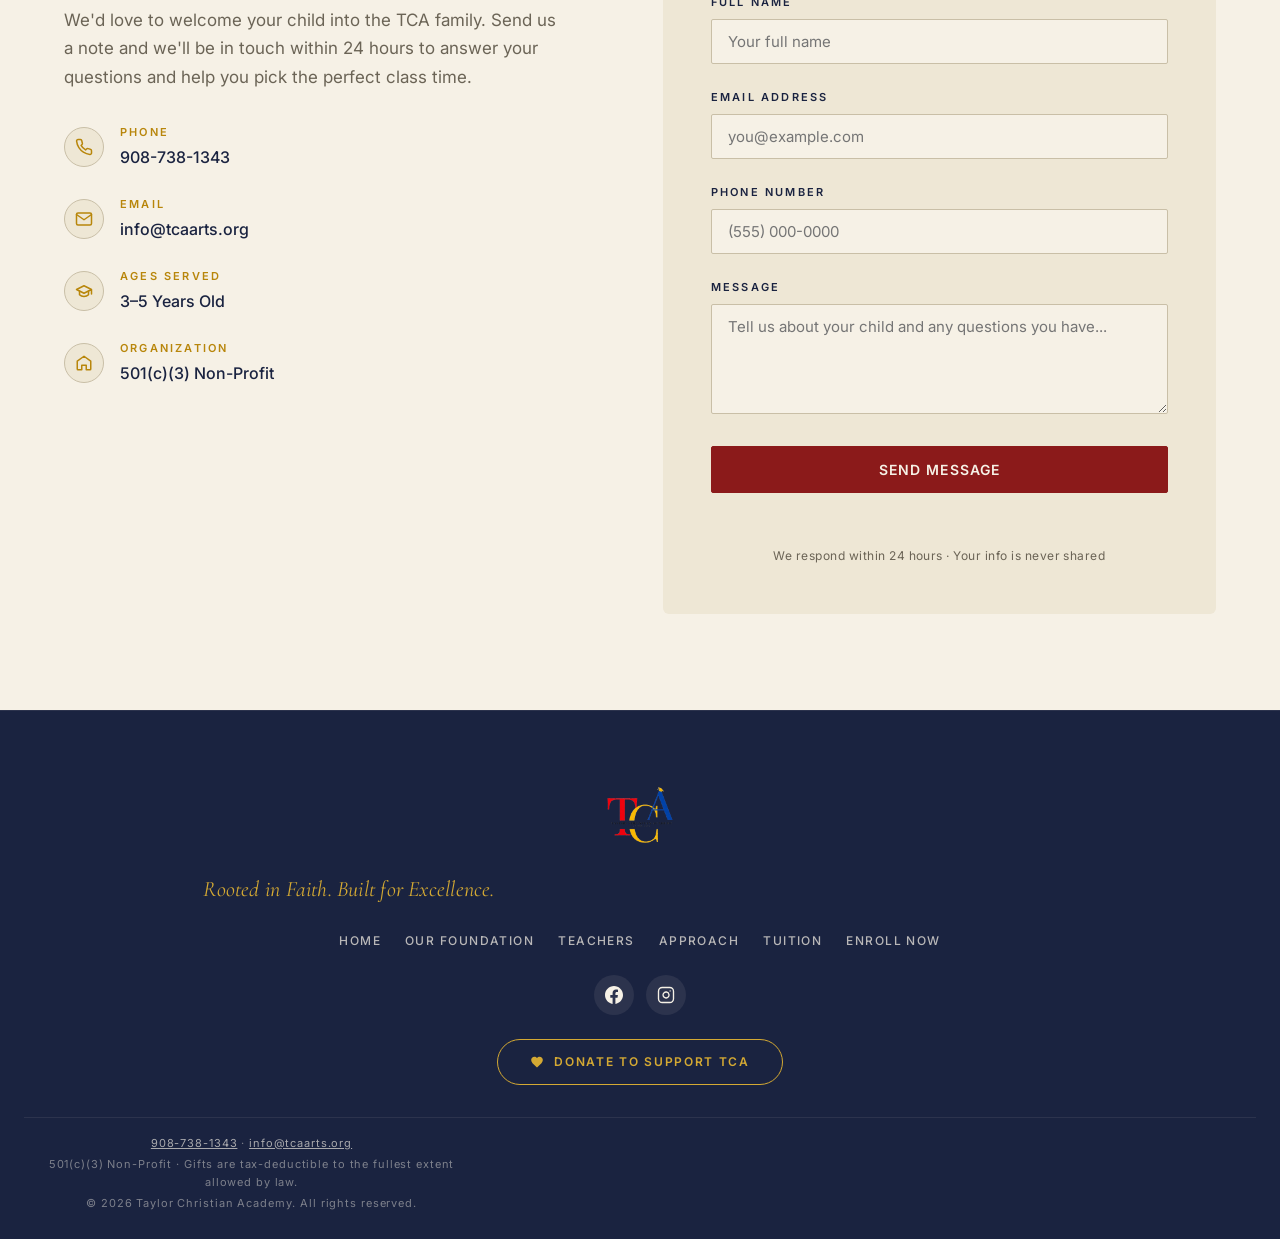
==== commit 8abf0aea: "Add interactive two-class trial preview" ====
--- a/index.html
+++ b/index.html
@@ -4,6 +4,9 @@
   <meta charset="UTF-8" />
   <meta name="viewport" content="width=device-width, initial-scale=1.0" />
   <title>Taylor Christian Academy — Where Faith Meets Learning</title>
+  <meta name="robots" content="noindex,nofollow" />
+  <link rel="stylesheet" href="trial-preview.css" />
+  <script src="trial-preview.js" defer></script>
   <meta name="description" content="A Christ-centered online preschool where small classes, patient teachers, and God's Word shape a child's earliest years. Ages 3–5." />
   <link rel="icon" href="logo-icon.png" />
   <link rel="canonical" href="https://enroll.tcaarts.org/" />
@@ -1732,7 +1735,6 @@
   </dialog>
 
 
-  <script src="/content-runtime.js" defer></script>
   <script>
     // Mobile navigation
     (function () {
--- a/trial-preview.css
+++ b/trial-preview.css
@@ -0,0 +1,30 @@
+.preview-ribbon{background:#eee7d5;color:#1a2340;padding:10px 20px;text-align:center;font:500 12px/1.5 var(--sans);border-bottom:1px solid #c9bfa7}
+.preview-ribbon strong{font-weight:600}.preview-ribbon a{color:inherit;text-decoration:underline;margin-left:10px}
+.trial-section{background:var(--paper);border-bottom:1px solid var(--rule);scroll-margin-top:110px}
+.trial-layout{display:grid;grid-template-columns:1.1fr 1fr;gap:64px;align-items:center}
+.trial-copy h2{font-size:clamp(44px,5.4vw,68px);line-height:1.02;margin:18px 0 24px}.trial-copy h2 em{color:var(--gilt)}
+.trial-copy>p{color:var(--text-muted);font-size:16px;line-height:1.8;margin-bottom:22px}
+.trial-promise{display:flex;gap:12px;flex-wrap:wrap;font-size:12px;letter-spacing:.02em;color:var(--ink);margin-bottom:25px}.trial-promise span+span{border-left:1px solid var(--rule);padding-left:12px}
+.trial-photo{width:100%;height:250px;object-fit:cover;object-position:center;border-radius:6px}
+.trial-invitation{background:#fffdf7;border:1px solid var(--rule);border-top:3px solid var(--gilt);padding:36px;border-radius:6px;box-shadow:0 14px 40px #1a23400c}
+.trial-invitation h3{font-size:34px;margin:12px 0 16px}.trial-invitation p{font-size:15px;color:var(--text-muted);line-height:1.8;margin-bottom:22px}
+.trial-session-list{list-style:none;padding:18px 0;margin:0 0 22px;border-top:1px solid var(--rule);border-bottom:1px solid var(--rule);font-size:14px;color:var(--ink)}
+.trial-session-list li+li{margin-top:12px}.trial-session-list span{display:block;color:var(--text-muted);font-size:12px;margin-top:3px}
+.trial-invitation .btn{width:100%;background:var(--ink);color:var(--paper)}.trial-invitation .trial-footnote{font-size:12px;margin:16px 0 0;text-align:center}
+.trial-steps{display:grid;grid-template-columns:repeat(3,1fr);gap:32px;margin-top:48px;padding-top:32px;border-top:1px solid var(--rule)}
+.trial-step{display:grid;grid-template-columns:30px 1fr;gap:12px}.trial-step b{font:500 28px/1 var(--serif);color:var(--gilt)}.trial-step strong{display:block;font-size:14px;font-weight:600;color:var(--ink);margin-bottom:8px}.trial-step p{font-size:13px;color:var(--text-muted);line-height:1.7}
+.trial-dialog{border:1px solid var(--rule);border-radius:8px;background:var(--paper);color:var(--text);width:min(600px,calc(100% - 28px));max-height:90dvh;padding:0;box-shadow:0 30px 100px #0005;overscroll-behavior:contain}
+.trial-dialog::backdrop{background:#10192fbb;backdrop-filter:blur(4px)}
+.trial-dialog-inner{padding:36px}.trial-dialog-close{position:absolute;top:12px;right:14px;border:0;background:transparent;font:24px/1 var(--sans);padding:8px;color:var(--ink);cursor:pointer}
+.trial-dialog h2{font-size:42px;margin:10px 24px 12px 0}.trial-dialog p{font-size:14px;color:var(--text-muted);line-height:1.7;margin:0 0 18px}
+.trial-form{display:grid;gap:16px}.trial-field-pair{display:grid;grid-template-columns:1fr 1fr;gap:16px}
+.trial-form label{display:grid;gap:6px;font:500 12px/1.5 var(--sans);color:var(--ink)}
+.trial-form input,.trial-form select,.trial-form textarea{font:400 15px/1.4 var(--sans);border:1px solid var(--rule);border-radius:3px;padding:12px;background:white;color:var(--ink);width:100%;min-width:0}.trial-form textarea{resize:vertical}
+.trial-form .btn{background:var(--ink);color:var(--paper);width:100%}.trial-dialog .trial-demo-note{background:var(--paper-dark);padding:10px 12px;font-size:12px;margin:0 0 22px;border-left:2px solid var(--gilt)}
+.trial-success-icon{display:grid;place-items:center;width:48px;height:48px;border-radius:50%;background:var(--paper-dark);color:var(--gilt);font-size:24px;margin-bottom:18px}
+.trial-next{background:white;padding:20px;border:1px solid var(--rule);margin:24px 0}.trial-next li{margin:0 0 12px 18px;font-size:14px;line-height:1.6}.trial-next li:last-child{margin-bottom:0}.trial-dialog .btn{margin-bottom:8px}.trial-success-actions{display:flex;gap:12px;flex-wrap:wrap}.trial-success-actions .btn{font-size:11px;padding:12px 16px}
+.trial-nav-link{color:var(--gilt)!important}.preview-toast{position:fixed;bottom:20px;left:50%;transform:translateX(-50%);background:var(--ink);color:var(--paper);padding:18px 24px;box-shadow:0 4px 30px #0003;z-index:1000;width:min(540px,calc(100% - 32px));font-size:14px;line-height:1.6;border-left:3px solid var(--gilt)}
+.trial-dialog [hidden]{display:none!important}body:has(.trial-dialog[open]){overflow:hidden}
+.trial-section :focus-visible,.trial-dialog :focus-visible{outline:3px solid var(--gilt);outline-offset:4px}
+@media(max-width:820px){.trial-layout{grid-template-columns:1fr;gap:28px}.trial-section{padding:56px 0}.trial-copy h2{font-size:48px}.trial-photo{height:220px}.trial-invitation{padding:26px}.trial-steps{grid-template-columns:1fr;gap:20px;margin-top:32px}.trial-dialog-inner{padding:32px 22px}.trial-dialog h2{font-size:36px}.trial-field-pair{grid-template-columns:1fr}.trial-promise{font-size:11px}.trial-copy>p{font-size:15px}}
+@media(prefers-reduced-motion:reduce){html{scroll-behavior:auto!important}}
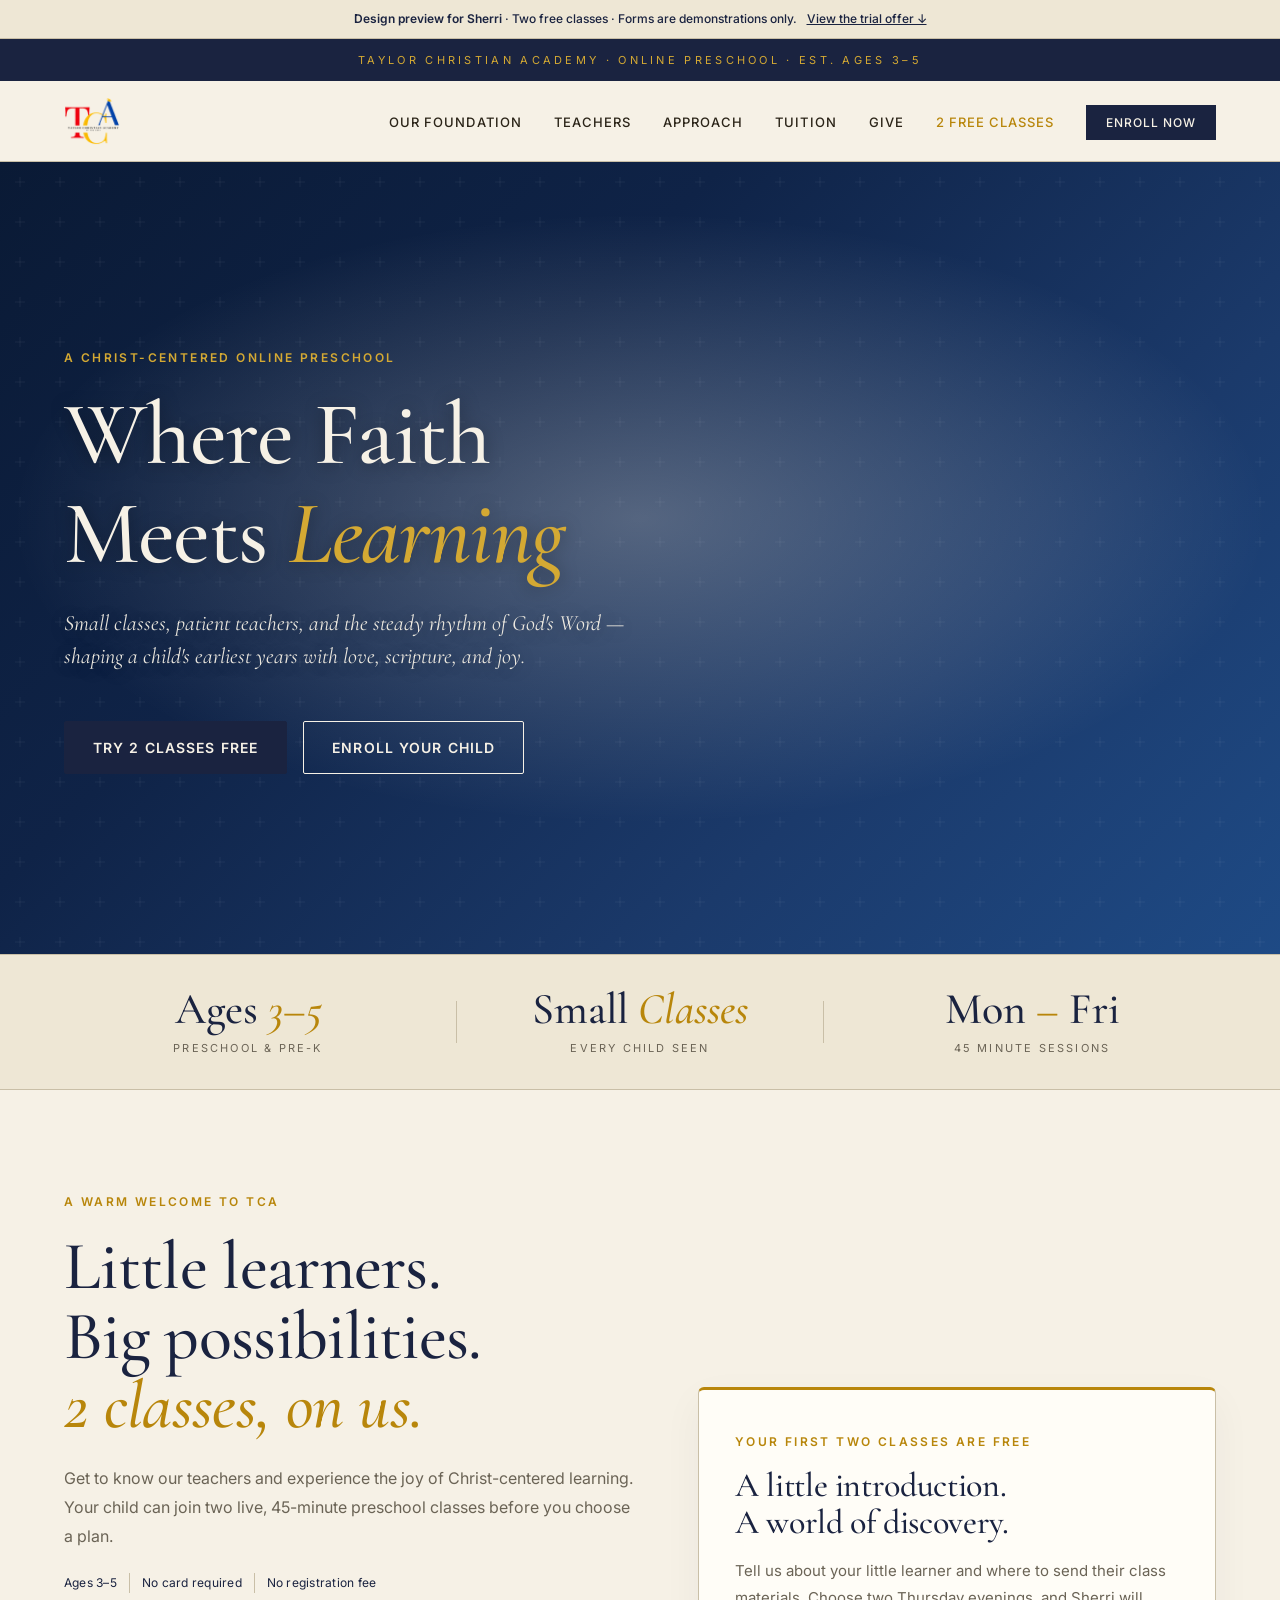
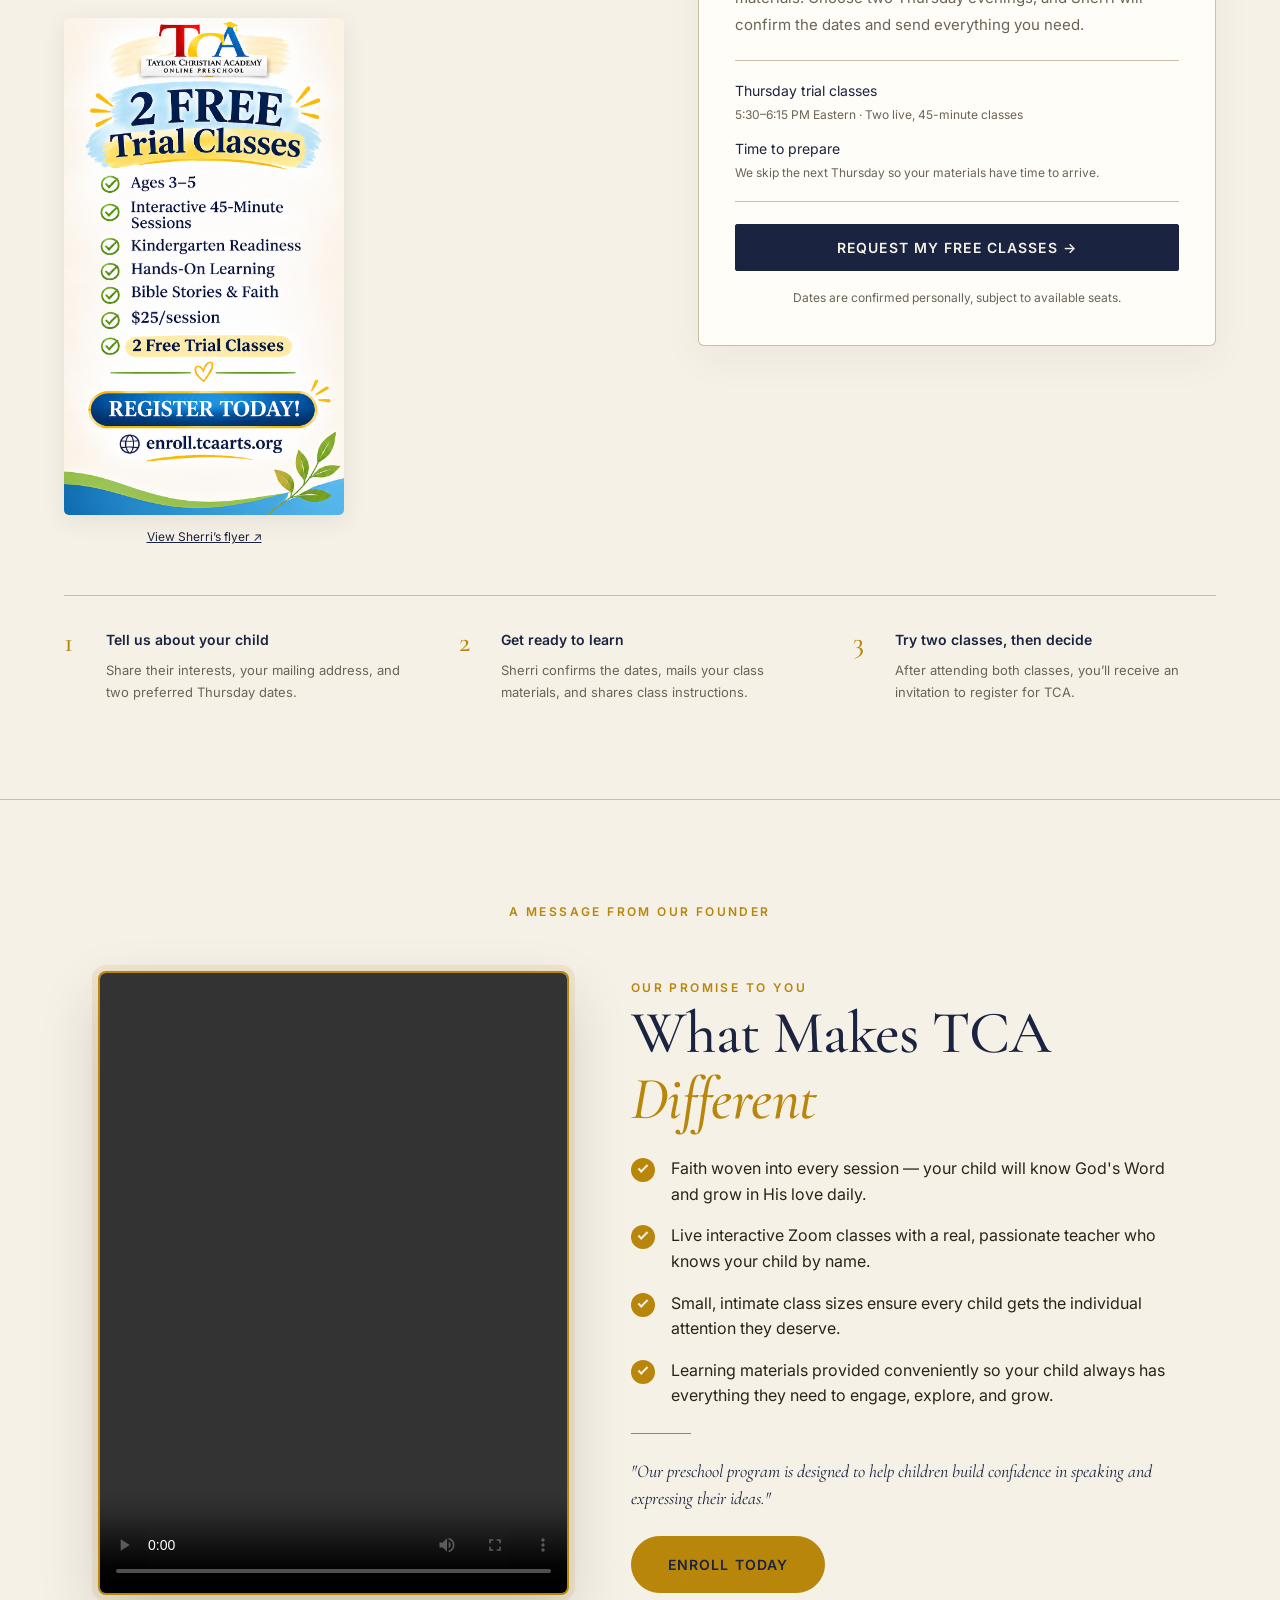
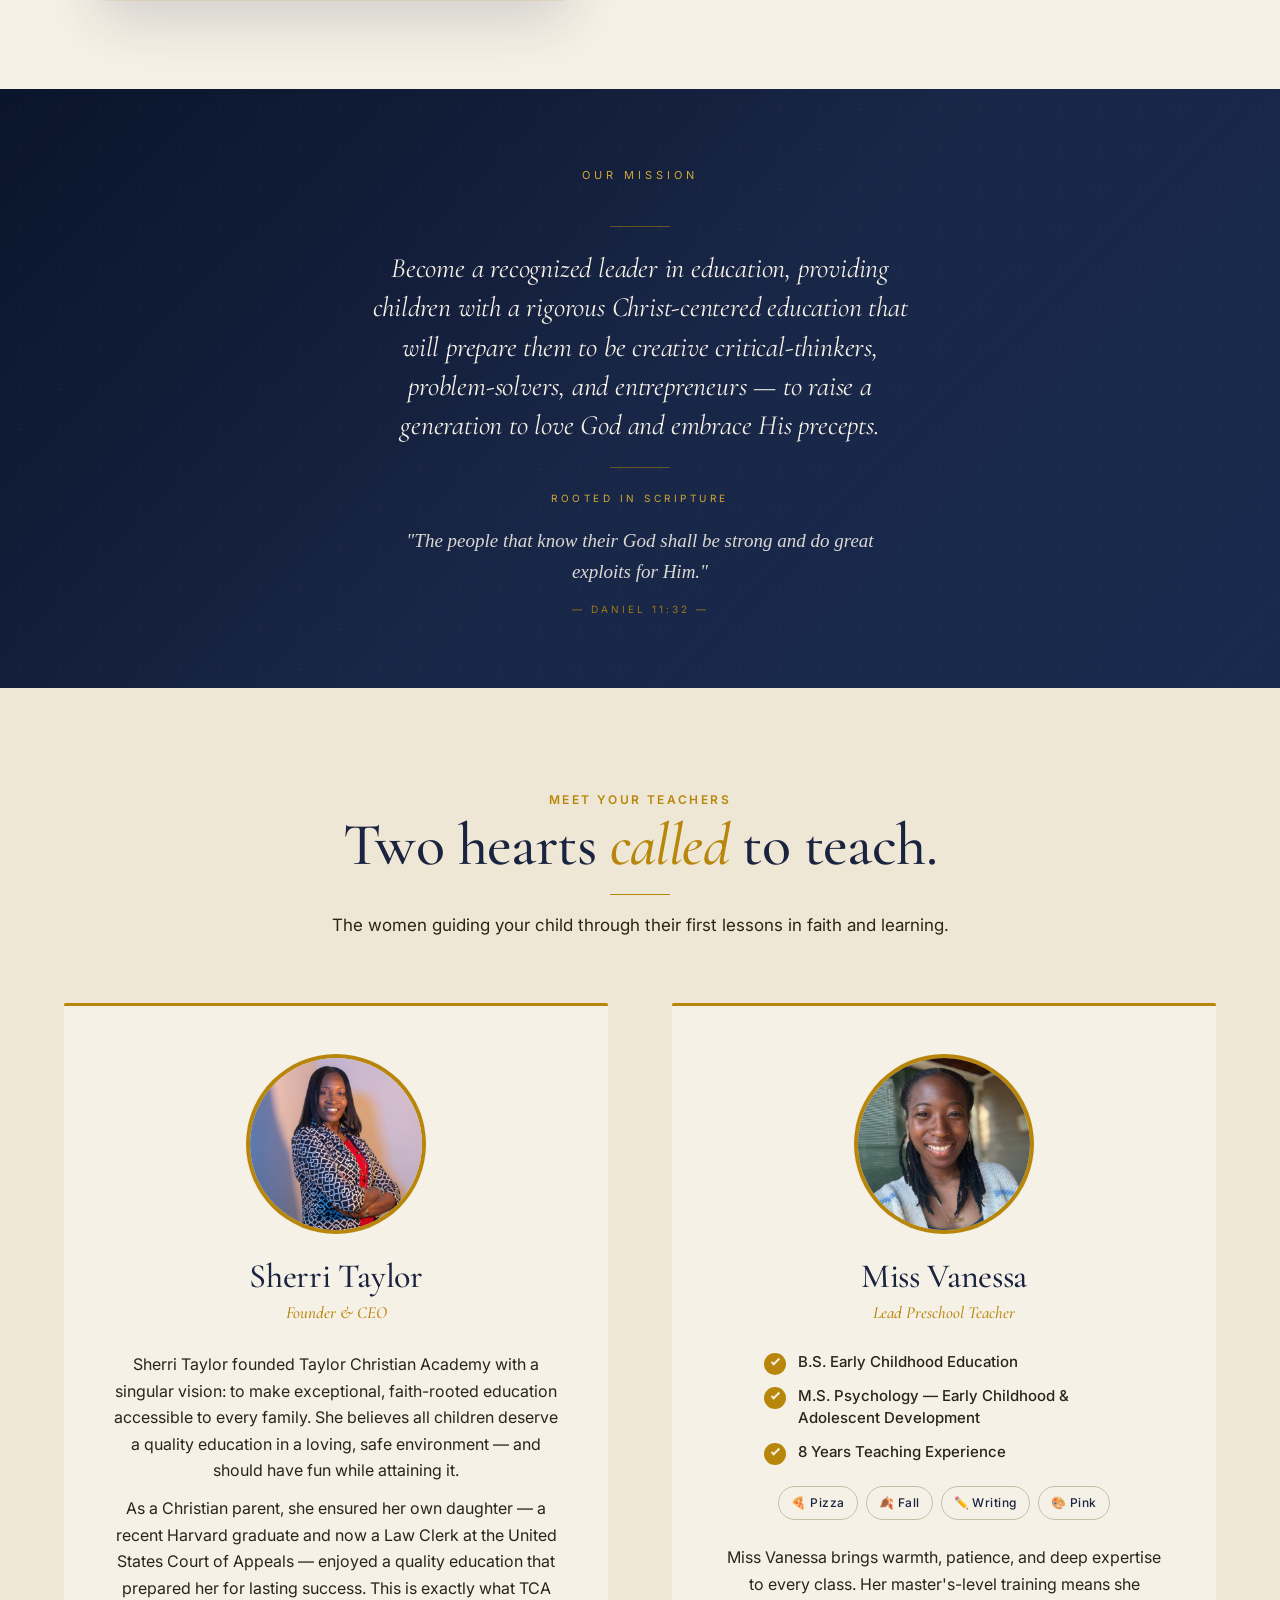
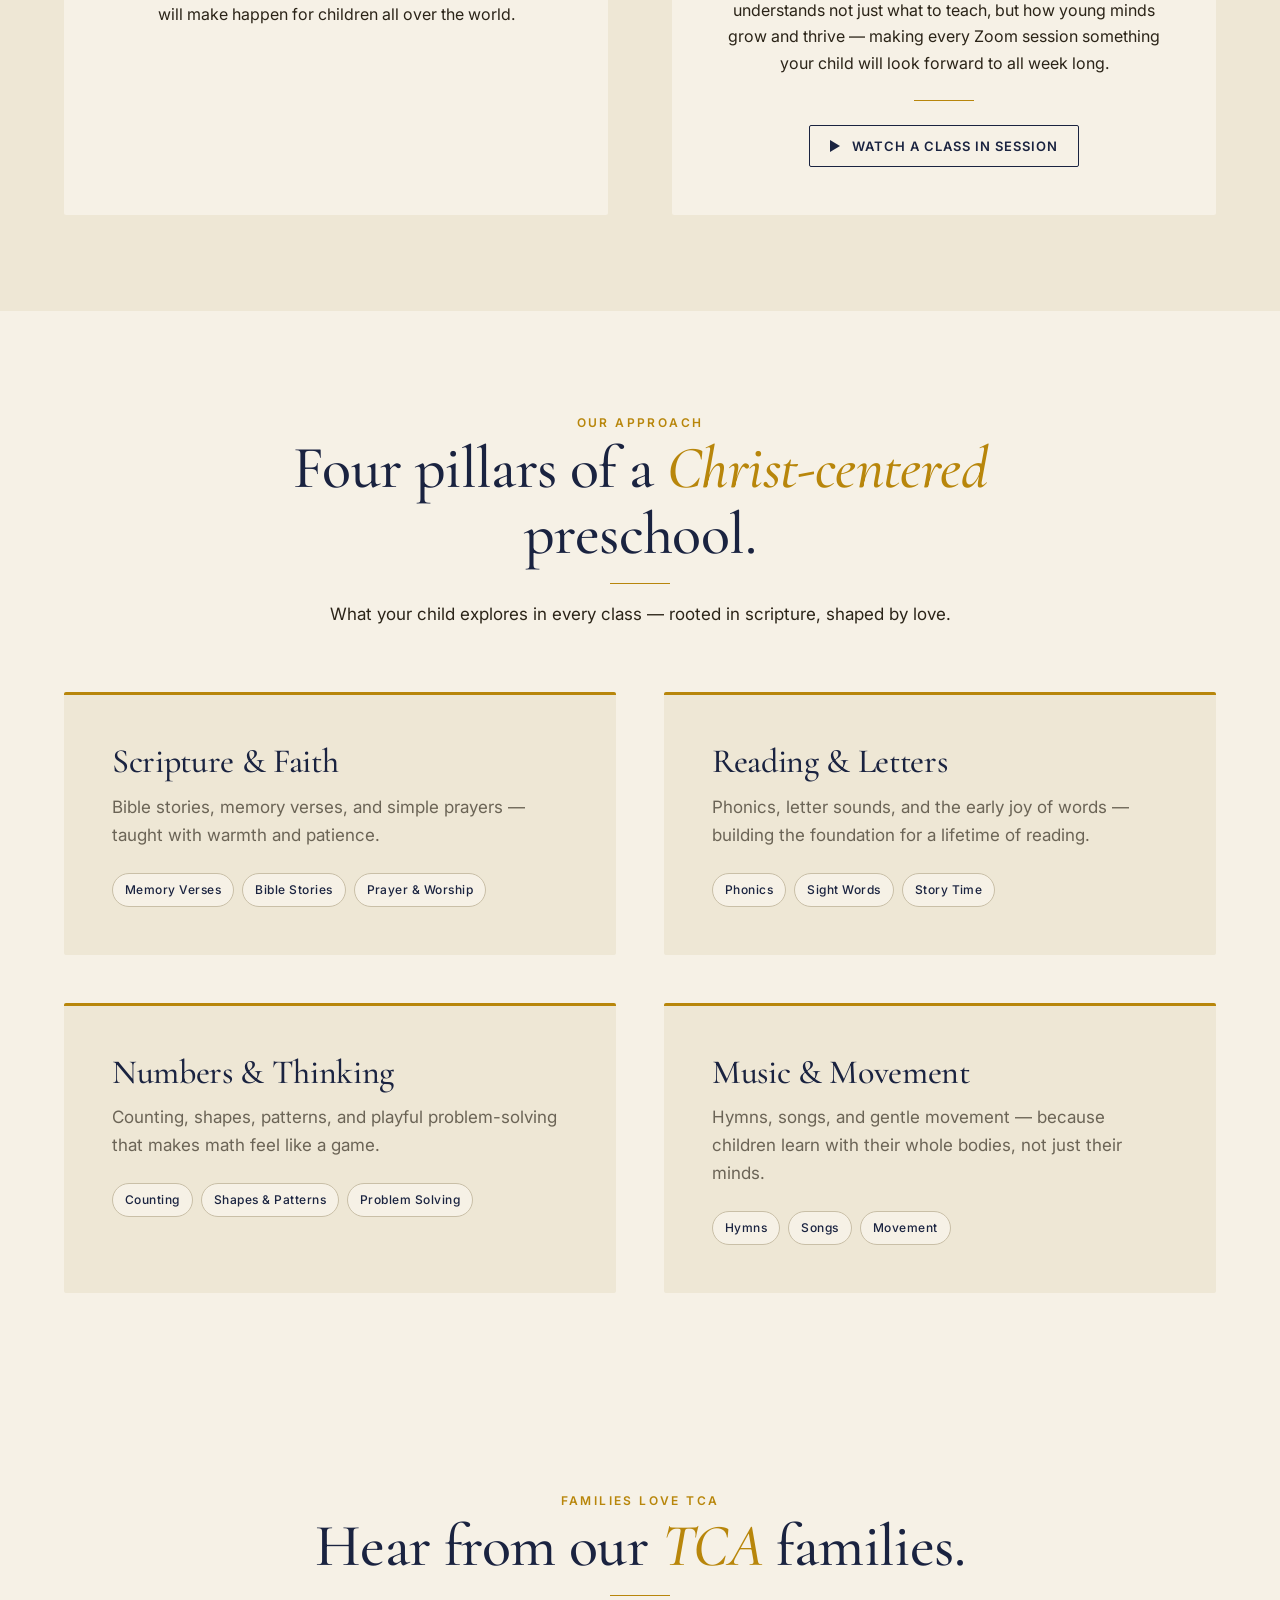
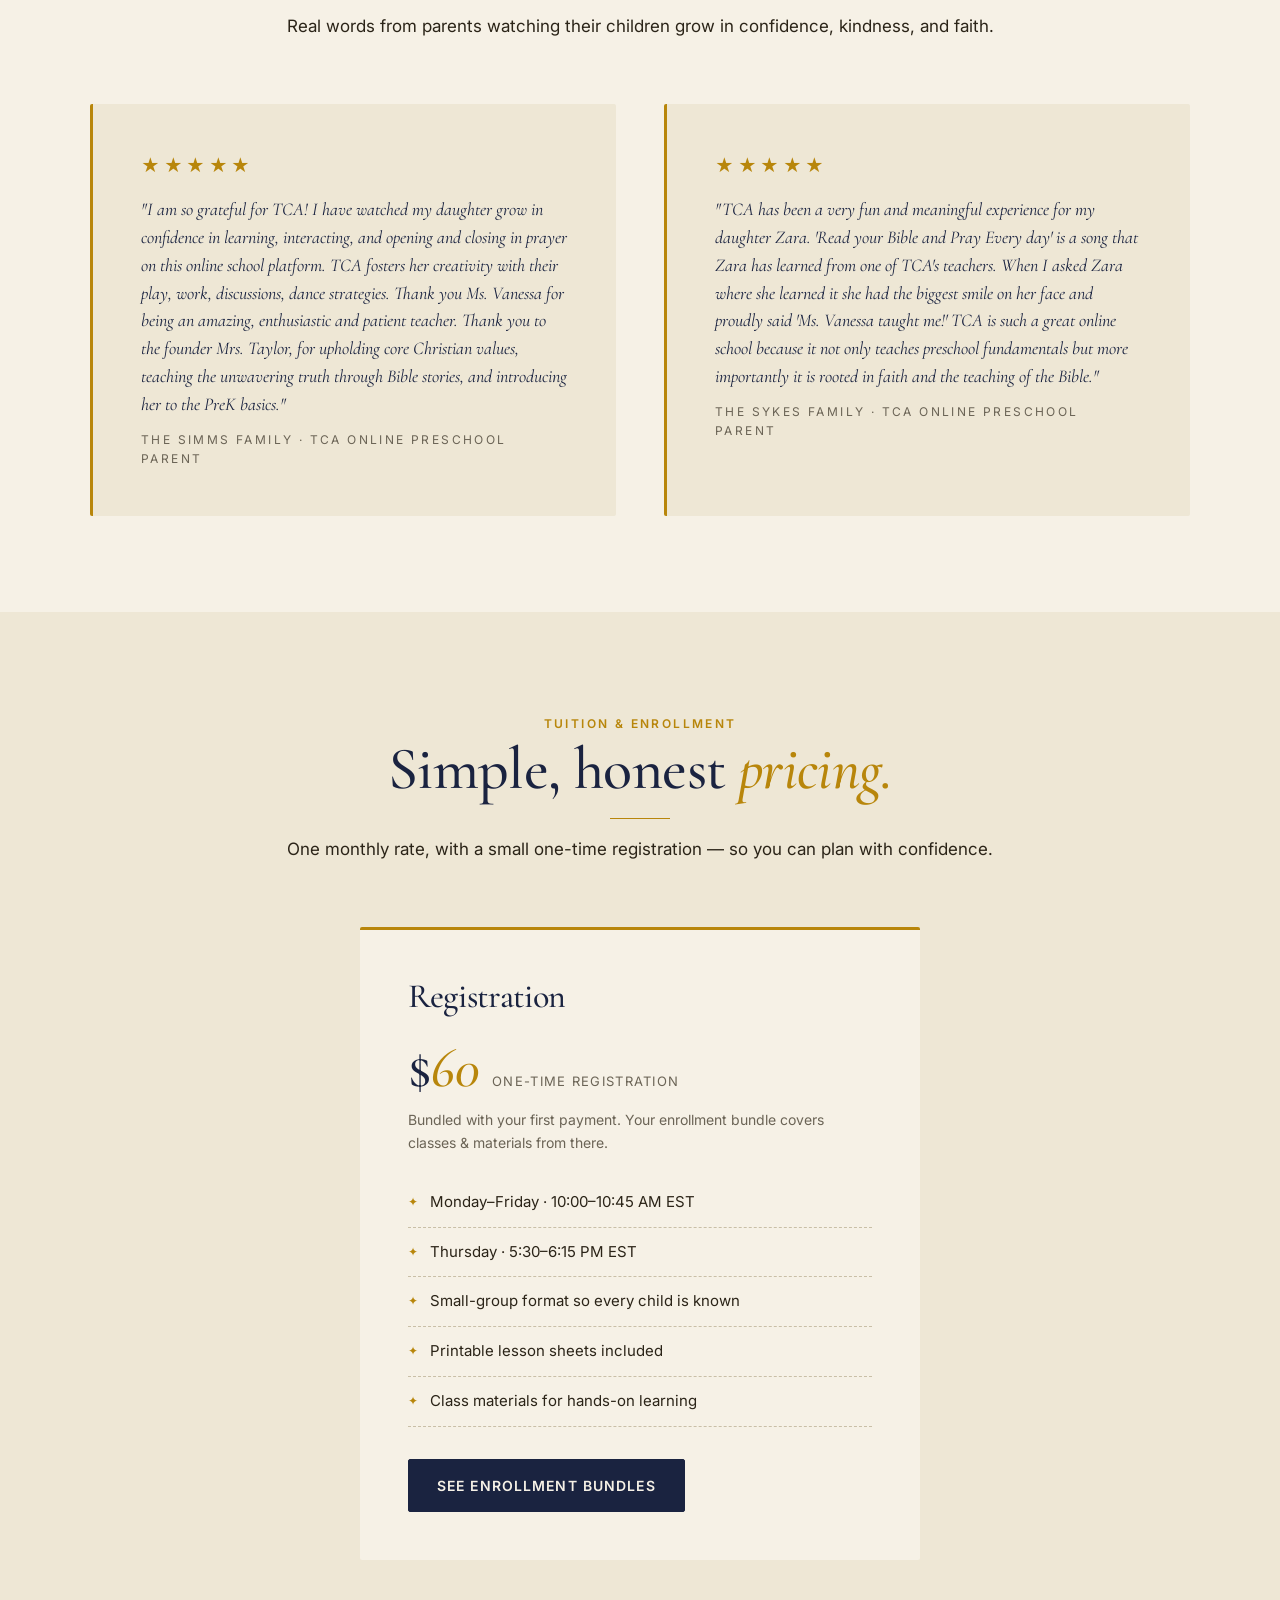
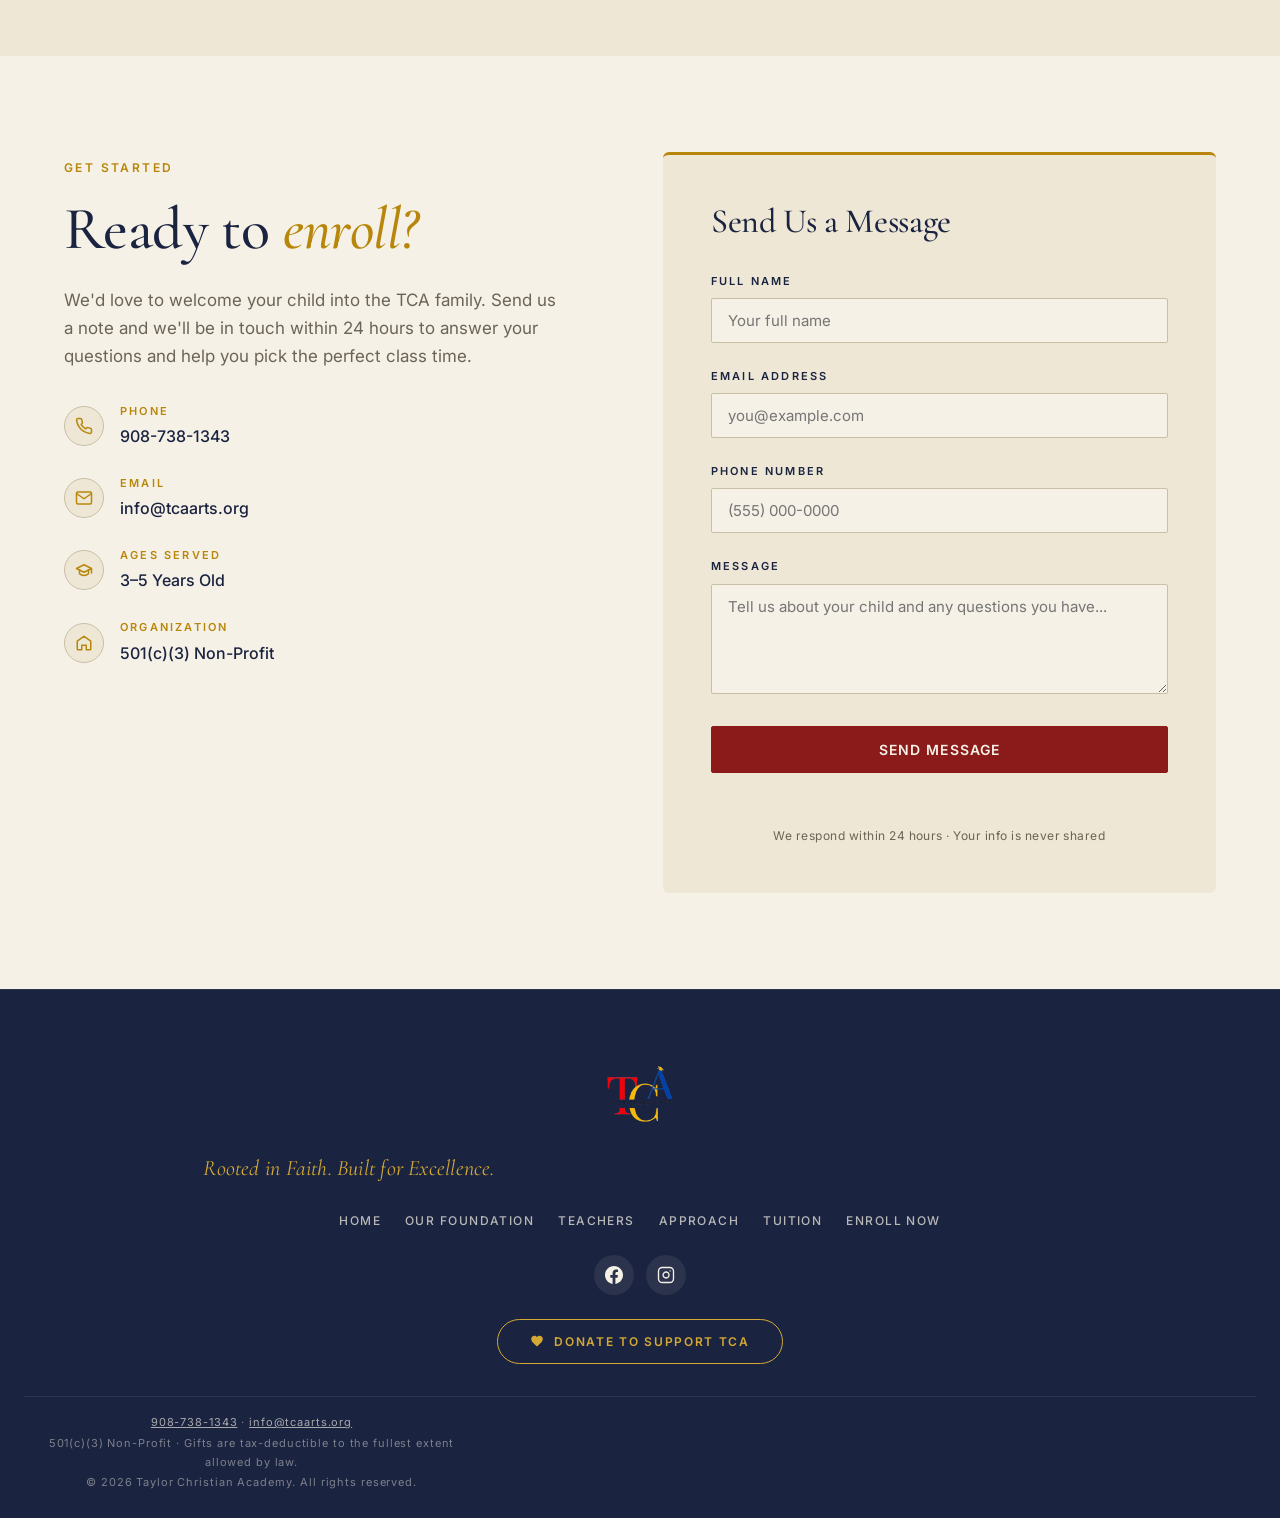
==== commit 58878362: "Revise trial preview with Thursday scheduling and owner walkthrough" ====
--- a/index.html
+++ b/index.html
@@ -6,6 +6,7 @@
   <title>Taylor Christian Academy — Where Faith Meets Learning</title>
   <meta name="robots" content="noindex,nofollow" />
   <link rel="stylesheet" href="trial-preview.css" />
+  <script src="trial-walkthrough.js" defer></script>
   <script src="trial-preview.js" defer></script>
   <meta name="description" content="A Christ-centered online preschool where small classes, patient teachers, and God's Word shape a child's earliest years. Ages 3–5." />
   <link rel="icon" href="logo-icon.png" />
--- a/trial-preview.css
+++ b/trial-preview.css
@@ -28,3 +28,21 @@
 .trial-section :focus-visible,.trial-dialog :focus-visible{outline:3px solid var(--gilt);outline-offset:4px}
 @media(max-width:820px){.trial-layout{grid-template-columns:1fr;gap:28px}.trial-section{padding:56px 0}.trial-copy h2{font-size:48px}.trial-photo{height:220px}.trial-invitation{padding:26px}.trial-steps{grid-template-columns:1fr;gap:20px;margin-top:32px}.trial-dialog-inner{padding:32px 22px}.trial-dialog h2{font-size:36px}.trial-field-pair{grid-template-columns:1fr}.trial-promise{font-size:11px}.trial-copy>p{font-size:15px}}
 @media(prefers-reduced-motion:reduce){html{scroll-behavior:auto!important}}
+.trial-flyer-link{display:block;max-width:280px;margin-top:24px;color:var(--ink);font-size:12px;text-align:center;text-decoration:underline}
+.trial-flyer{display:block;width:100%;height:auto;border-radius:5px;box-shadow:0 6px 24px #1a234015;margin-bottom:12px}
+.walkthrough-dialog{width:min(660px,calc(100% - 28px))}
+.walkthrough-dialog [tabindex="-1"]:focus{outline:none}
+.trial-form fieldset{border:0;padding:0;margin:0;display:grid;gap:16px;min-width:0}
+.trial-form legend{font:600 16px/1.5 var(--sans);color:var(--ink);margin-bottom:18px}
+.trial-dialog .field-note{font-size:12px;line-height:1.6;margin:0 0 10px;color:var(--text-muted)}
+.trial-dialog .demo-fill{display:inline-block;border:0;background:none;color:var(--ink);font:500 12px/1.6 var(--sans);text-decoration:underline;text-underline-offset:3px;cursor:pointer;padding:0;margin-bottom:20px}
+.form-progress{display:flex;gap:14px;list-style:none;padding:0;margin:0 0 28px;border-bottom:1px solid var(--rule);font-size:11px}
+.form-progress li{color:var(--text-muted);padding:10px 0}.form-progress li.current{color:var(--ink);border-bottom:2px solid var(--gilt);font-weight:600}
+.form-buttons{display:flex;gap:12px}.trial-form .form-buttons .btn{width:auto;flex:1}
+.trial-form .form-buttons .btn-outline{background:transparent;color:var(--ink)}
+.trial-dialog .trial-error{color:#8b1a1a;font-size:13px;margin:0}
+.trial-dates{padding:20px;background:#fffdf7;border:1px solid var(--rule);margin:22px 0}
+.trial-dates>div+div{margin-top:14px}.trial-dates small{display:block;font-size:11px;color:var(--text-muted);margin-bottom:4px}.trial-dates strong{font-size:15px;font-weight:500;color:var(--ink)}.trial-dates p{font-size:12px!important;margin:16px 0 0!important}
+.trial-record{margin:18px 0}.trial-record>div{padding:10px 0;border-bottom:1px solid var(--rule)}.trial-record dt{font-size:11px;color:var(--text-muted);margin-bottom:4px}.trial-record dd{font-size:14px;color:var(--ink);overflow-wrap:anywhere;margin:0;line-height:1.6}
+.owner-checklist{margin:24px 0}.owner-checklist>div{border-left:2px solid var(--gilt);padding:2px 0 24px 18px;margin-bottom:16px}.owner-checklist strong{font-size:15px;color:var(--ink)}.owner-checklist p{margin:8px 0 14px}.owner-checklist .btn{font-size:11px;letter-spacing:.03em;padding:12px 16px}.owner-checklist button:disabled{opacity:.55;cursor:default}
+@media(max-width:820px){.trial-flyer-link{max-width:240px;margin:24px auto}.trial-dialog-inner{padding-bottom:28px}.form-progress{gap:12px;font-size:10px}.walkthrough-dialog .btn{font-size:11px;letter-spacing:.03em;padding:13px 15px}}
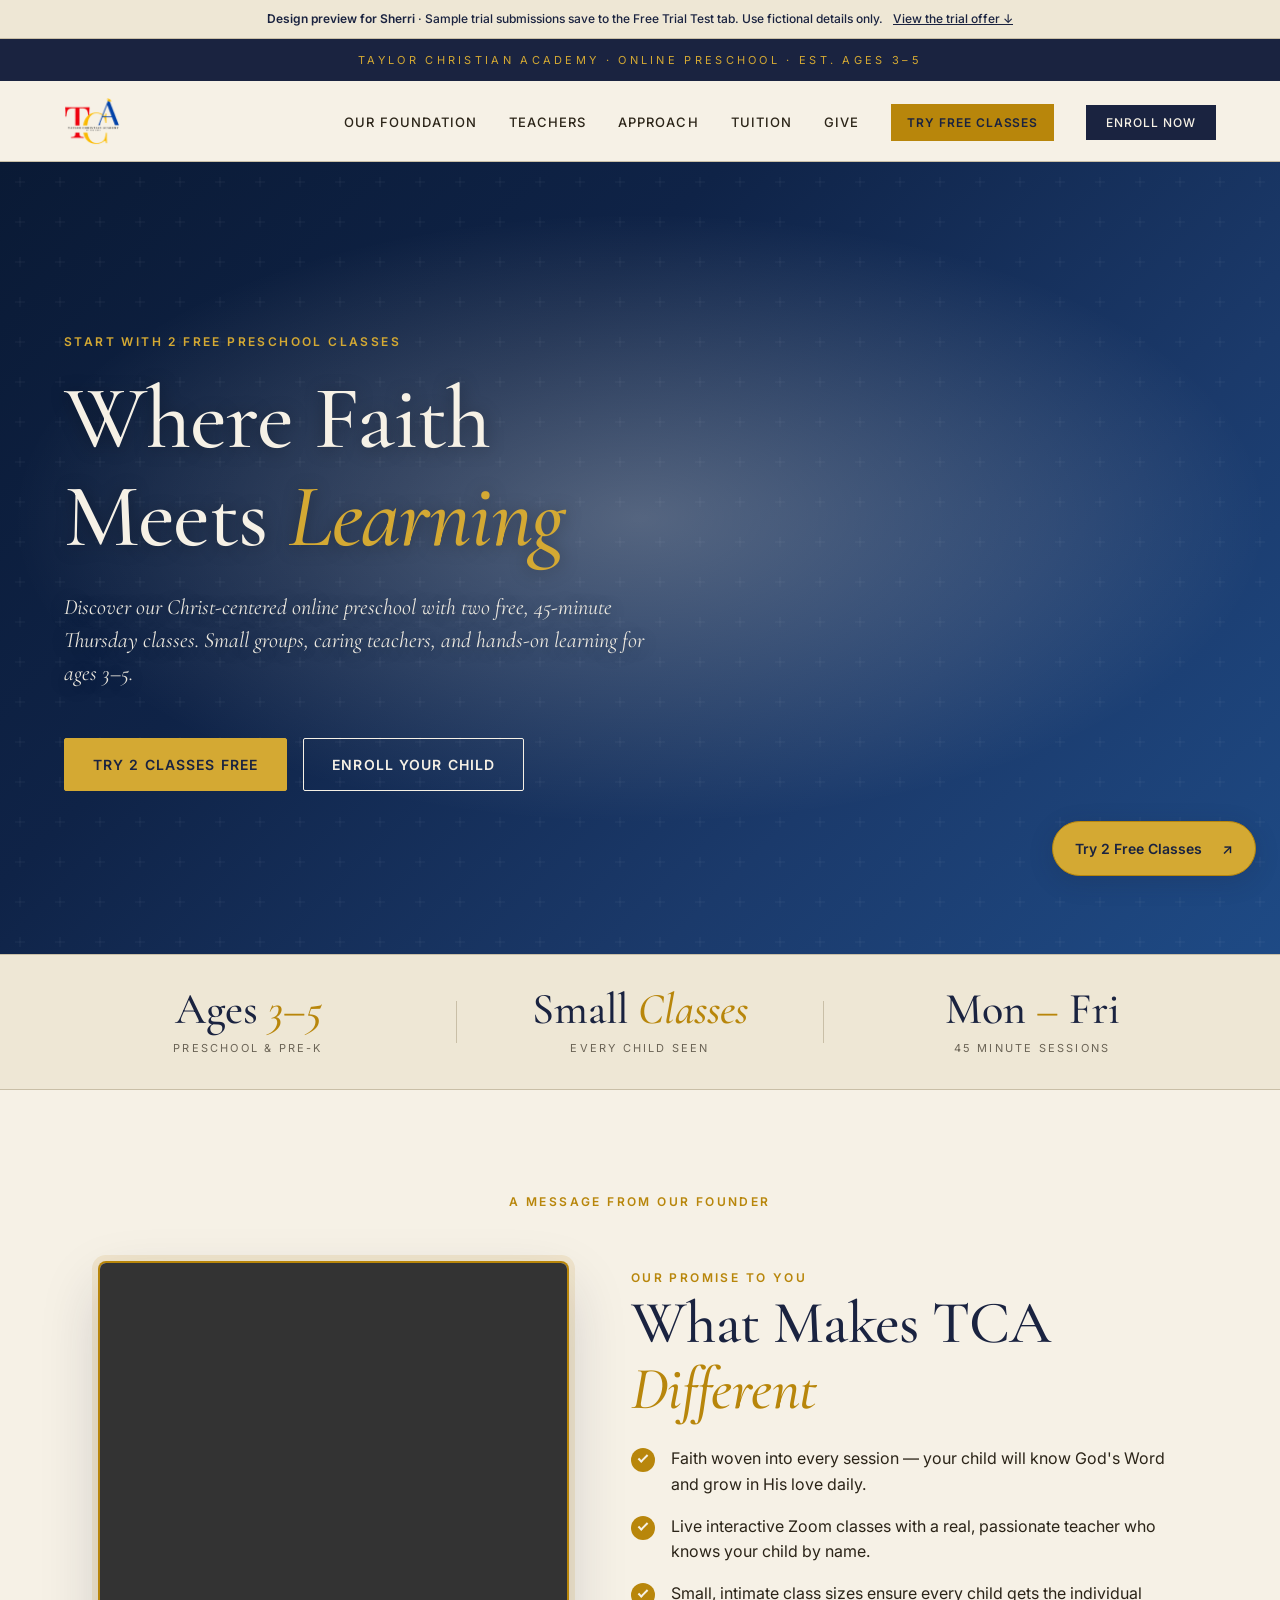
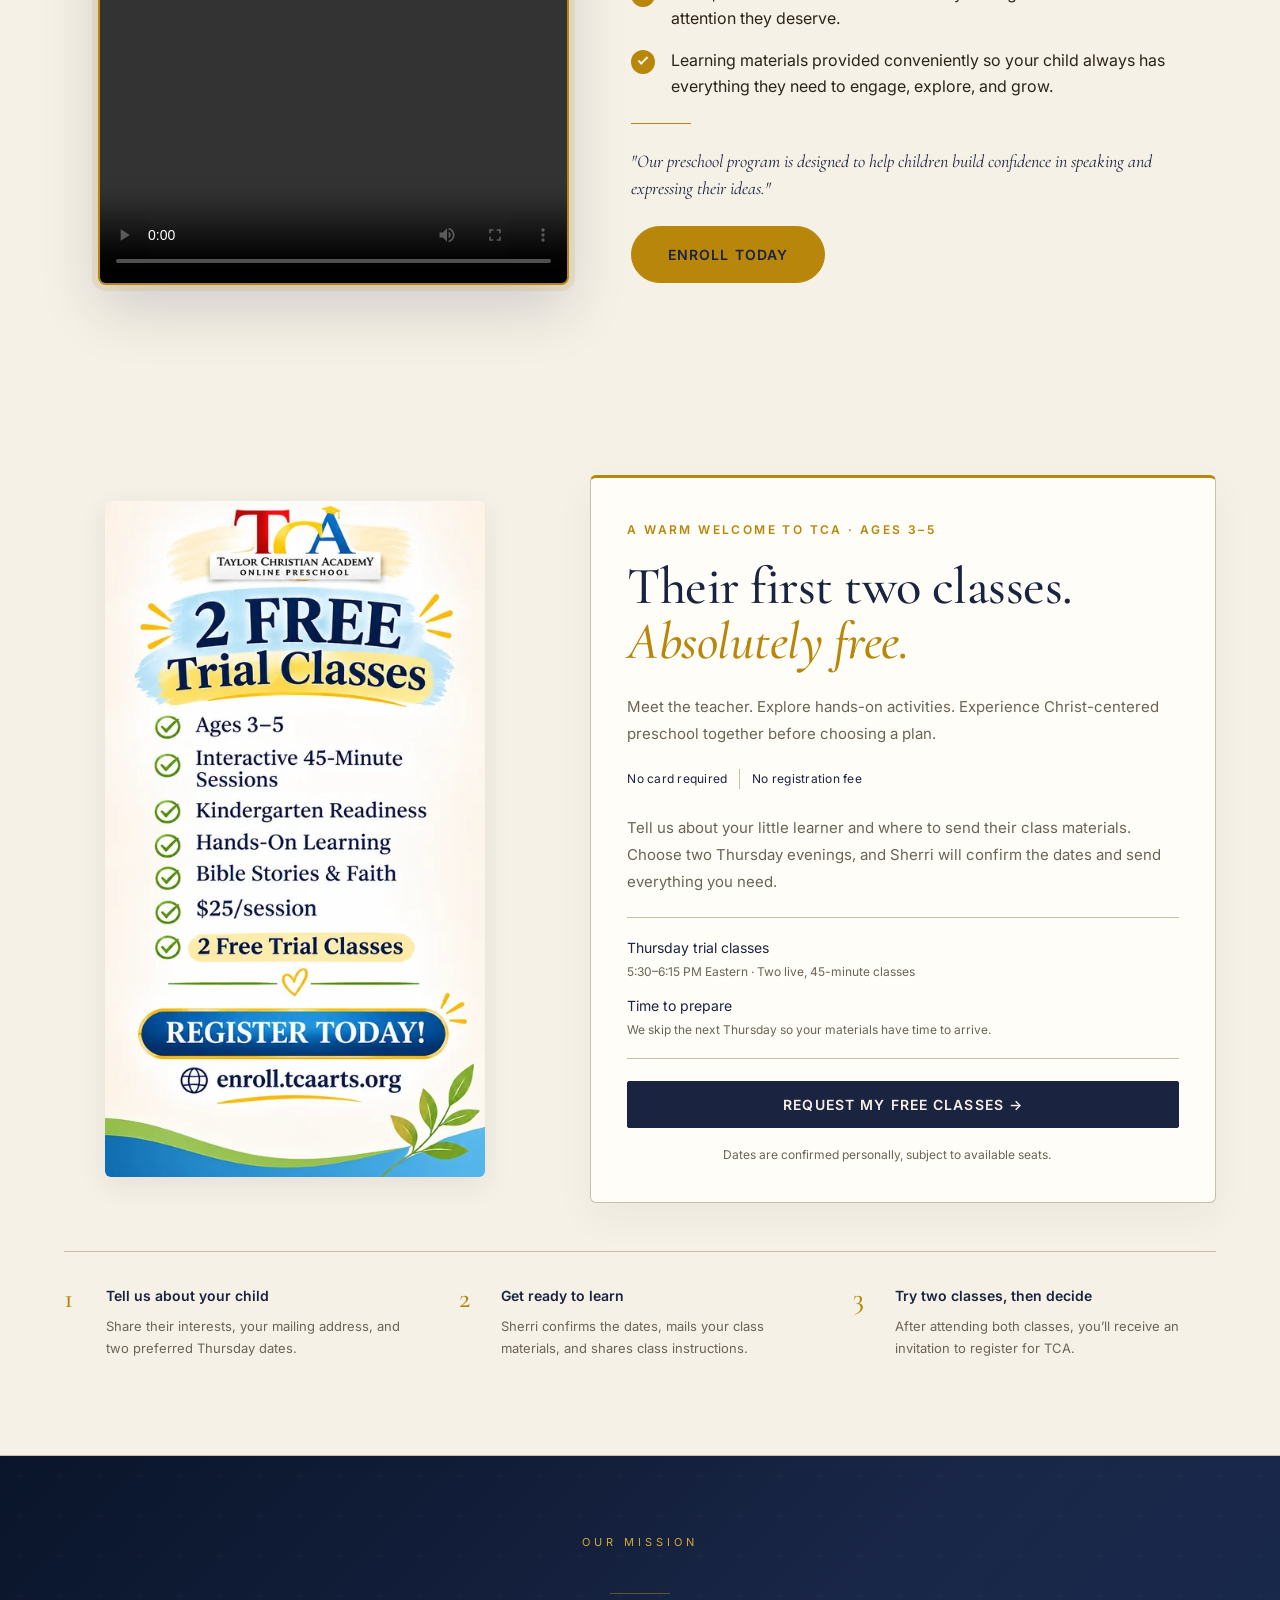
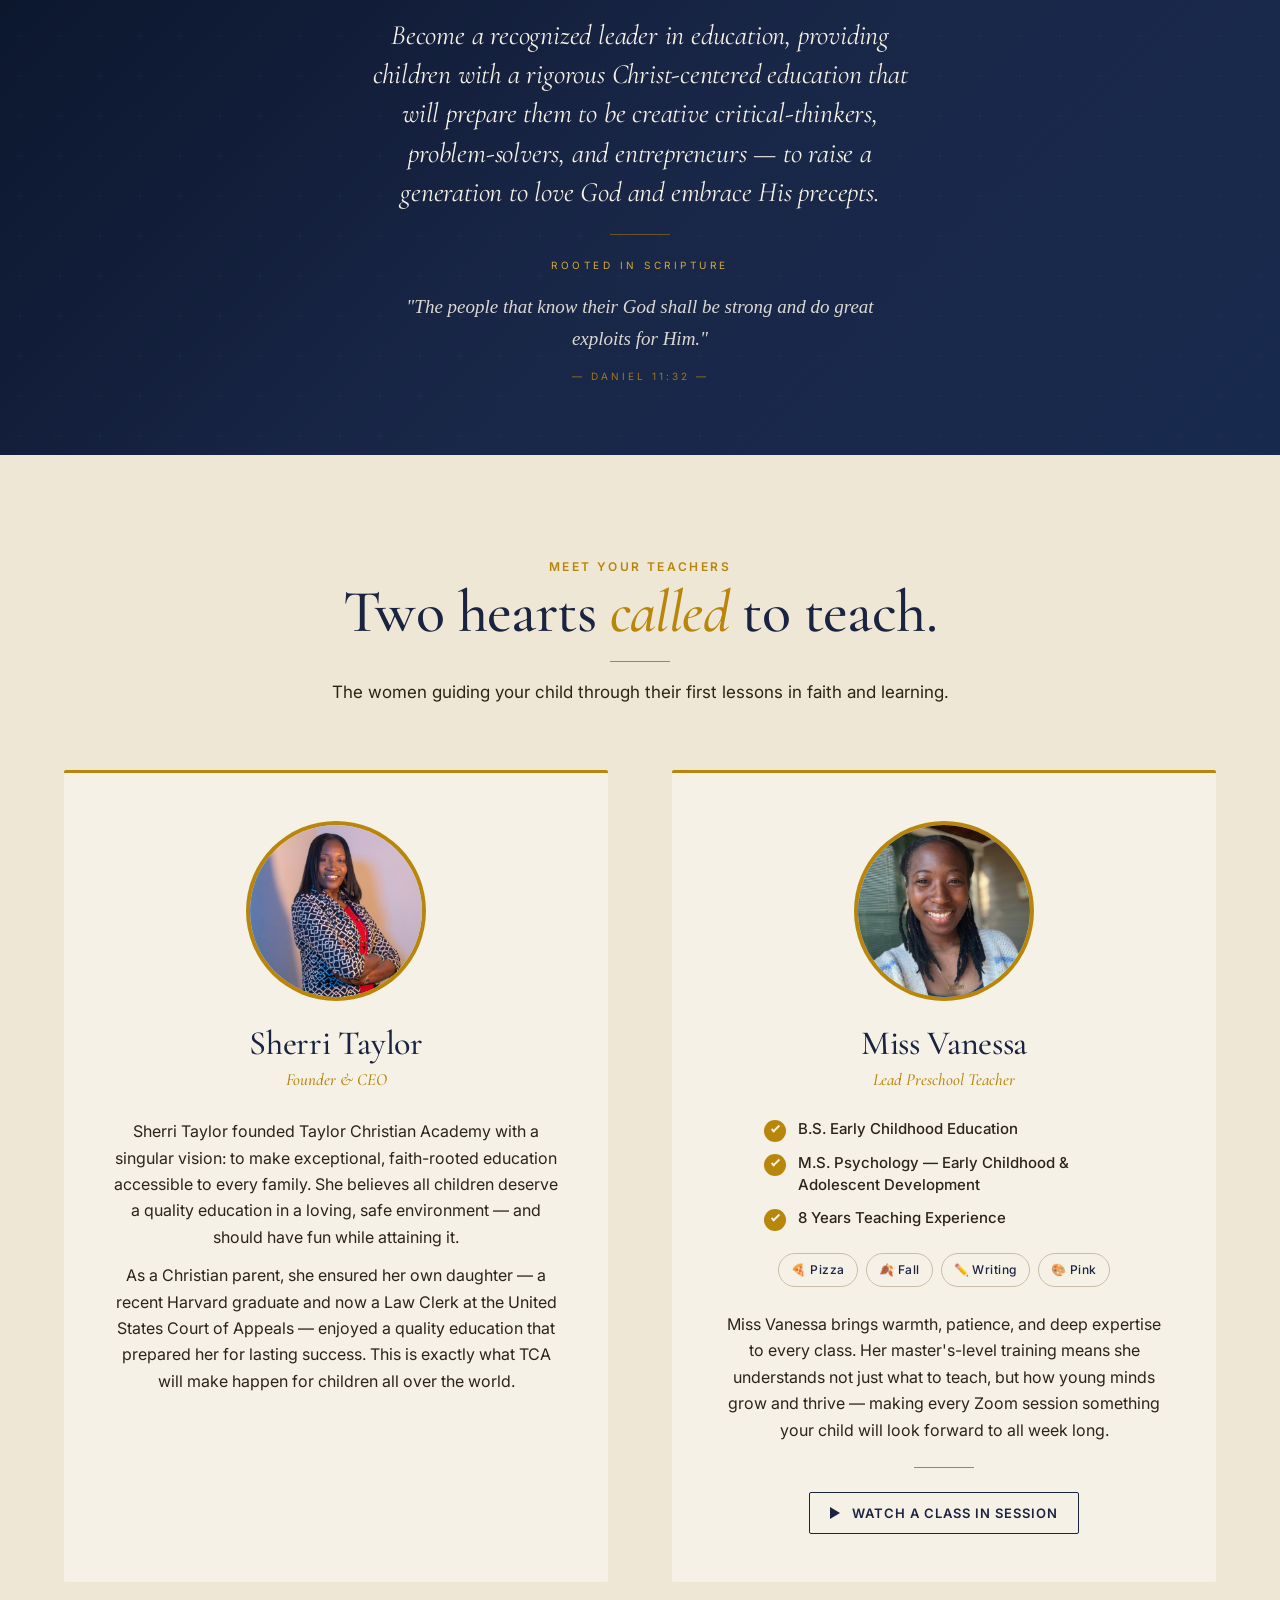
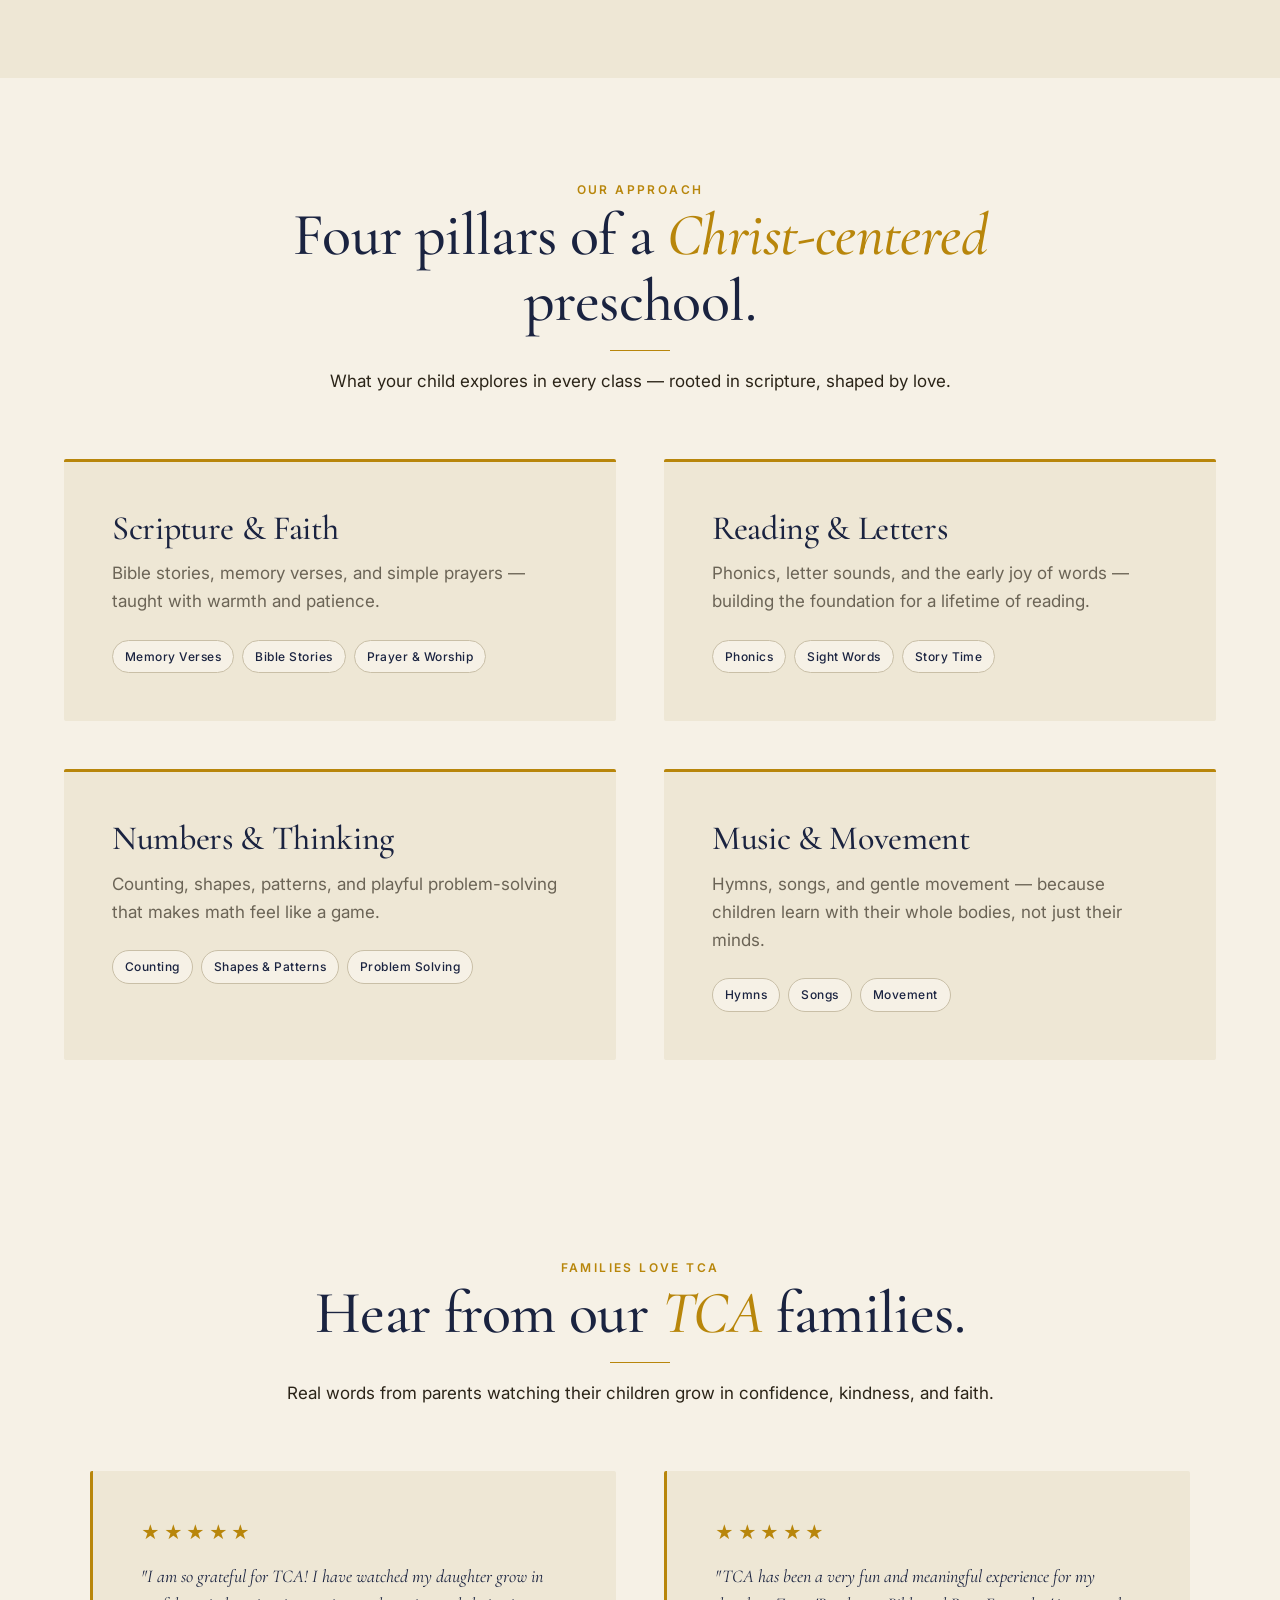
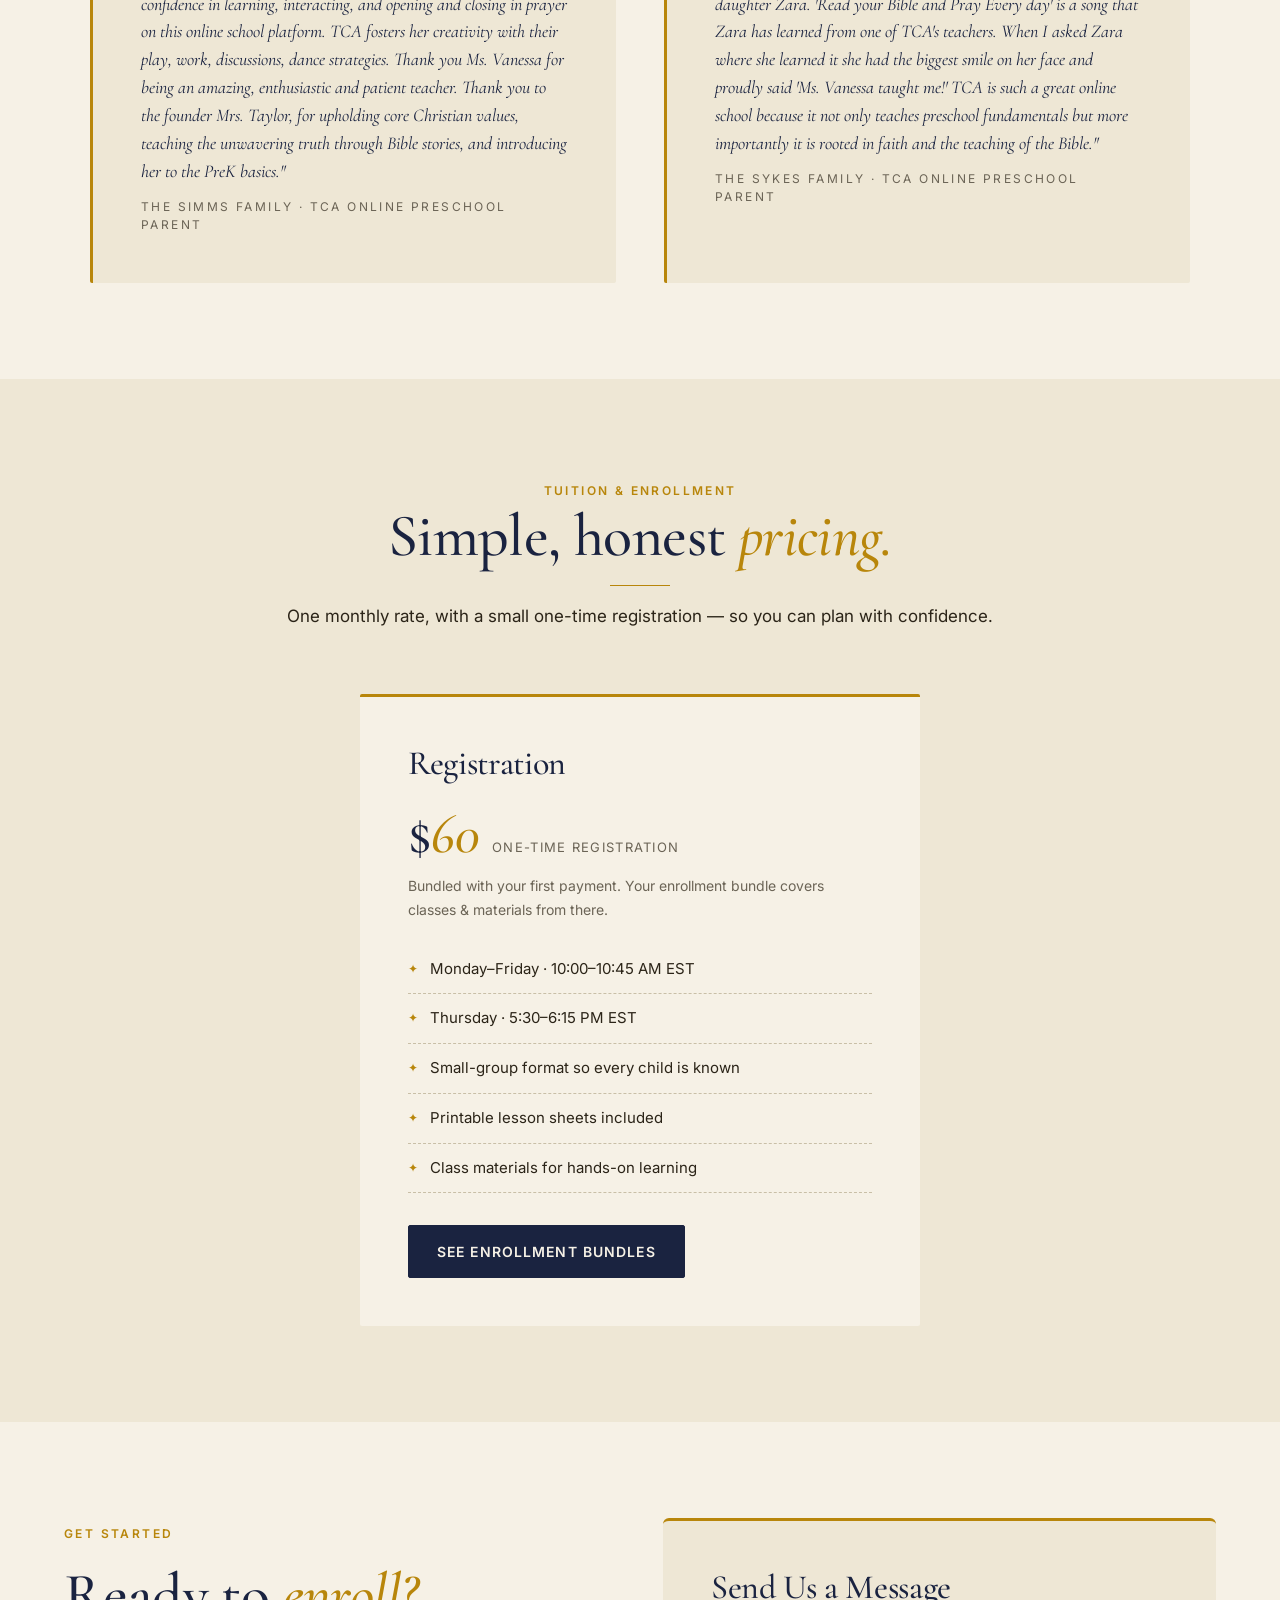
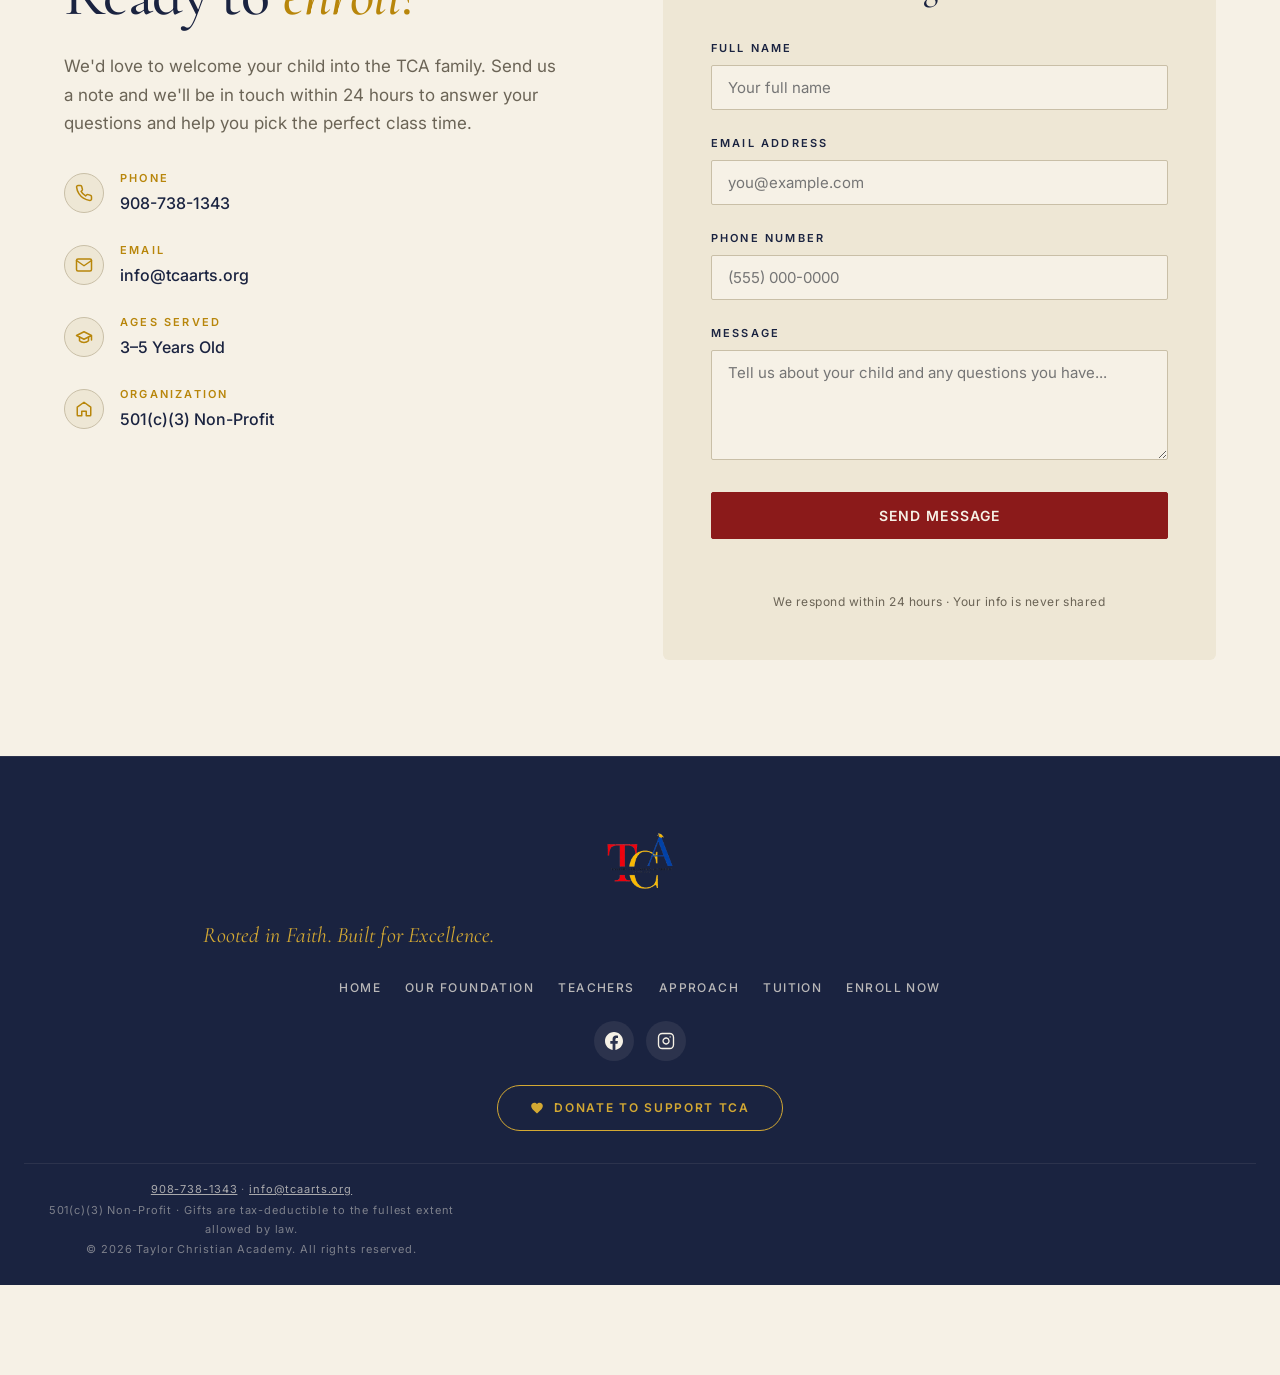
==== commit e123af42: "Restore trial flyer with responsive compressed images and early loading" ====
--- a/index.html
+++ b/index.html
@@ -6,6 +6,7 @@
   <title>Taylor Christian Academy — Where Faith Meets Learning</title>
   <meta name="robots" content="noindex,nofollow" />
   <link rel="stylesheet" href="trial-preview.css" />
+  <link rel="preload" as="image" href="trial-flyer-960.webp" imagesrcset="trial-flyer-480.webp 480w, trial-flyer-960.webp 960w" imagesizes="(max-width: 820px) 330px, 380px" fetchpriority="high" />
   <script src="trial-walkthrough.js" defer></script>
   <script src="trial-preview.js" defer></script>
   <meta name="description" content="A Christ-centered online preschool where small classes, patient teachers, and God's Word shape a child's earliest years. Ages 3–5." />
--- a/trial-preview.css
+++ b/trial-preview.css
@@ -28,8 +28,18 @@
 .trial-section :focus-visible,.trial-dialog :focus-visible{outline:3px solid var(--gilt);outline-offset:4px}
 @media(max-width:820px){.trial-layout{grid-template-columns:1fr;gap:28px}.trial-section{padding:56px 0}.trial-copy h2{font-size:48px}.trial-photo{height:220px}.trial-invitation{padding:26px}.trial-steps{grid-template-columns:1fr;gap:20px;margin-top:32px}.trial-dialog-inner{padding:32px 22px}.trial-dialog h2{font-size:36px}.trial-field-pair{grid-template-columns:1fr}.trial-promise{font-size:11px}.trial-copy>p{font-size:15px}}
 @media(prefers-reduced-motion:reduce){html{scroll-behavior:auto!important}}
-.trial-flyer-link{display:block;max-width:280px;margin-top:24px;color:var(--ink);font-size:12px;text-align:center;text-decoration:underline}
-.trial-flyer{display:block;width:100%;height:auto;border-radius:5px;box-shadow:0 6px 24px #1a234015;margin-bottom:12px}
+.trial-layout{grid-template-columns:.85fr 1.15fr;gap:64px}
+.trial-flyer-frame{width:100%;max-width:380px;margin:0 auto;aspect-ratio:960/1706;background:#fffaf0;border-radius:6px;overflow:hidden;box-shadow:0 8px 28px #1a234015}
+.trial-flyer{display:block;width:100%;height:auto;aspect-ratio:960/1706;object-fit:contain}
+.trial-floating{position:fixed;bottom:max(24px,env(safe-area-inset-bottom));right:24px;z-index:80;display:flex;align-items:center;gap:20px;padding:16px 22px;background:var(--gilt-soft);border:1px solid var(--gilt);color:var(--ink);text-decoration:none;font:600 14px/1.5 var(--sans);border-radius:40px;box-shadow:0 6px 24px #1a234030;min-height:52px}
+.trial-floating:hover{background:var(--paper);color:var(--ink)}.trial-floating:focus-visible{outline:3px solid var(--ink);outline-offset:4px}.trial-floating[hidden],body:has(.trial-dialog[open]) .trial-floating{display:none}
+body{padding-bottom:90px}
+.trial-form label.test-consent{display:flex;align-items:flex-start;gap:10px;font-weight:400}.trial-form .test-consent input{width:18px;min-width:18px;height:18px;padding:0;margin:2px 0 0;accent-color:var(--ink)}
+.trial-test-saved{margin:20px 0;padding:16px;border:1px solid var(--gilt);background:#fffdf7;font-size:13px;color:var(--ink)}.trial-test-saved strong{display:block;margin-bottom:8px}.trial-test-saved a{color:var(--ink);text-decoration:underline}.trial-form button:disabled{opacity:.65;cursor:wait}
+.trial-invitation h2{font-size:clamp(40px,4.1vw,58px);line-height:1.04;margin:18px 0 24px}.trial-invitation h2 em{color:var(--gilt)}
+.nav-links a.trial-nav-link{background:var(--gilt);color:var(--ink)!important;padding:10px 15px;border:1px solid var(--gilt);white-space:nowrap;font-weight:600;font-size:12px}
+.hero-actions .trial-hero-cta{background:var(--gilt-soft);border-color:var(--gilt-soft);color:var(--ink)}
+.hero-actions .trial-hero-cta:hover{background:var(--paper);border-color:var(--paper)}
 .walkthrough-dialog{width:min(660px,calc(100% - 28px))}
 .walkthrough-dialog [tabindex="-1"]:focus{outline:none}
 .trial-form fieldset{border:0;padding:0;margin:0;display:grid;gap:16px;min-width:0}
@@ -45,4 +55,4 @@
 .trial-dates>div+div{margin-top:14px}.trial-dates small{display:block;font-size:11px;color:var(--text-muted);margin-bottom:4px}.trial-dates strong{font-size:15px;font-weight:500;color:var(--ink)}.trial-dates p{font-size:12px!important;margin:16px 0 0!important}
 .trial-record{margin:18px 0}.trial-record>div{padding:10px 0;border-bottom:1px solid var(--rule)}.trial-record dt{font-size:11px;color:var(--text-muted);margin-bottom:4px}.trial-record dd{font-size:14px;color:var(--ink);overflow-wrap:anywhere;margin:0;line-height:1.6}
 .owner-checklist{margin:24px 0}.owner-checklist>div{border-left:2px solid var(--gilt);padding:2px 0 24px 18px;margin-bottom:16px}.owner-checklist strong{font-size:15px;color:var(--ink)}.owner-checklist p{margin:8px 0 14px}.owner-checklist .btn{font-size:11px;letter-spacing:.03em;padding:12px 16px}.owner-checklist button:disabled{opacity:.55;cursor:default}
-@media(max-width:820px){.trial-flyer-link{max-width:240px;margin:24px auto}.trial-dialog-inner{padding-bottom:28px}.form-progress{gap:12px;font-size:10px}.walkthrough-dialog .btn{font-size:11px;letter-spacing:.03em;padding:13px 15px}}
+@media(max-width:820px){.trial-layout{grid-template-columns:1fr;gap:28px}.trial-invitation{grid-row:1}.trial-flyer-frame{max-width:330px}.trial-floating{right:16px;bottom:max(16px,env(safe-area-inset-bottom));padding:14px 20px;font-size:13px}.trial-dialog-inner{padding-bottom:28px}.form-progress{gap:12px;font-size:10px}.walkthrough-dialog .btn{font-size:11px;letter-spacing:.03em;padding:13px 15px}}
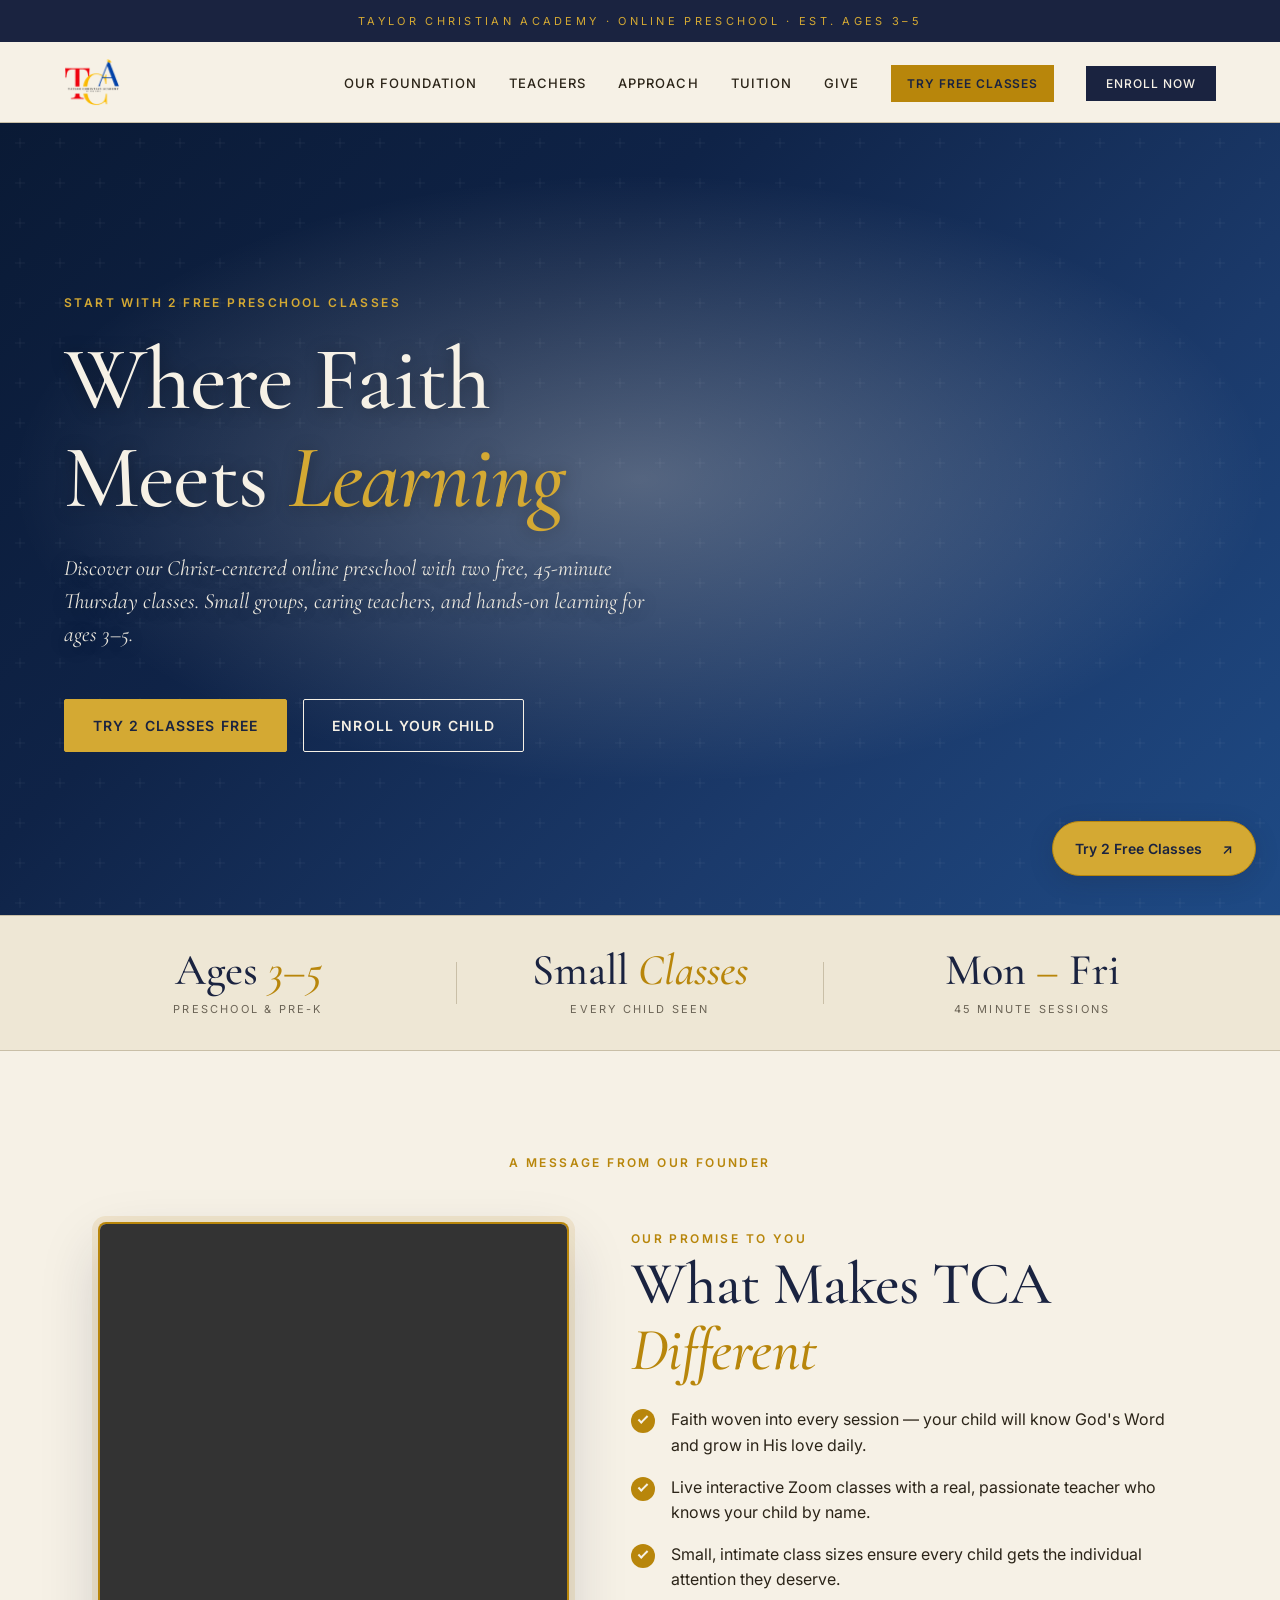
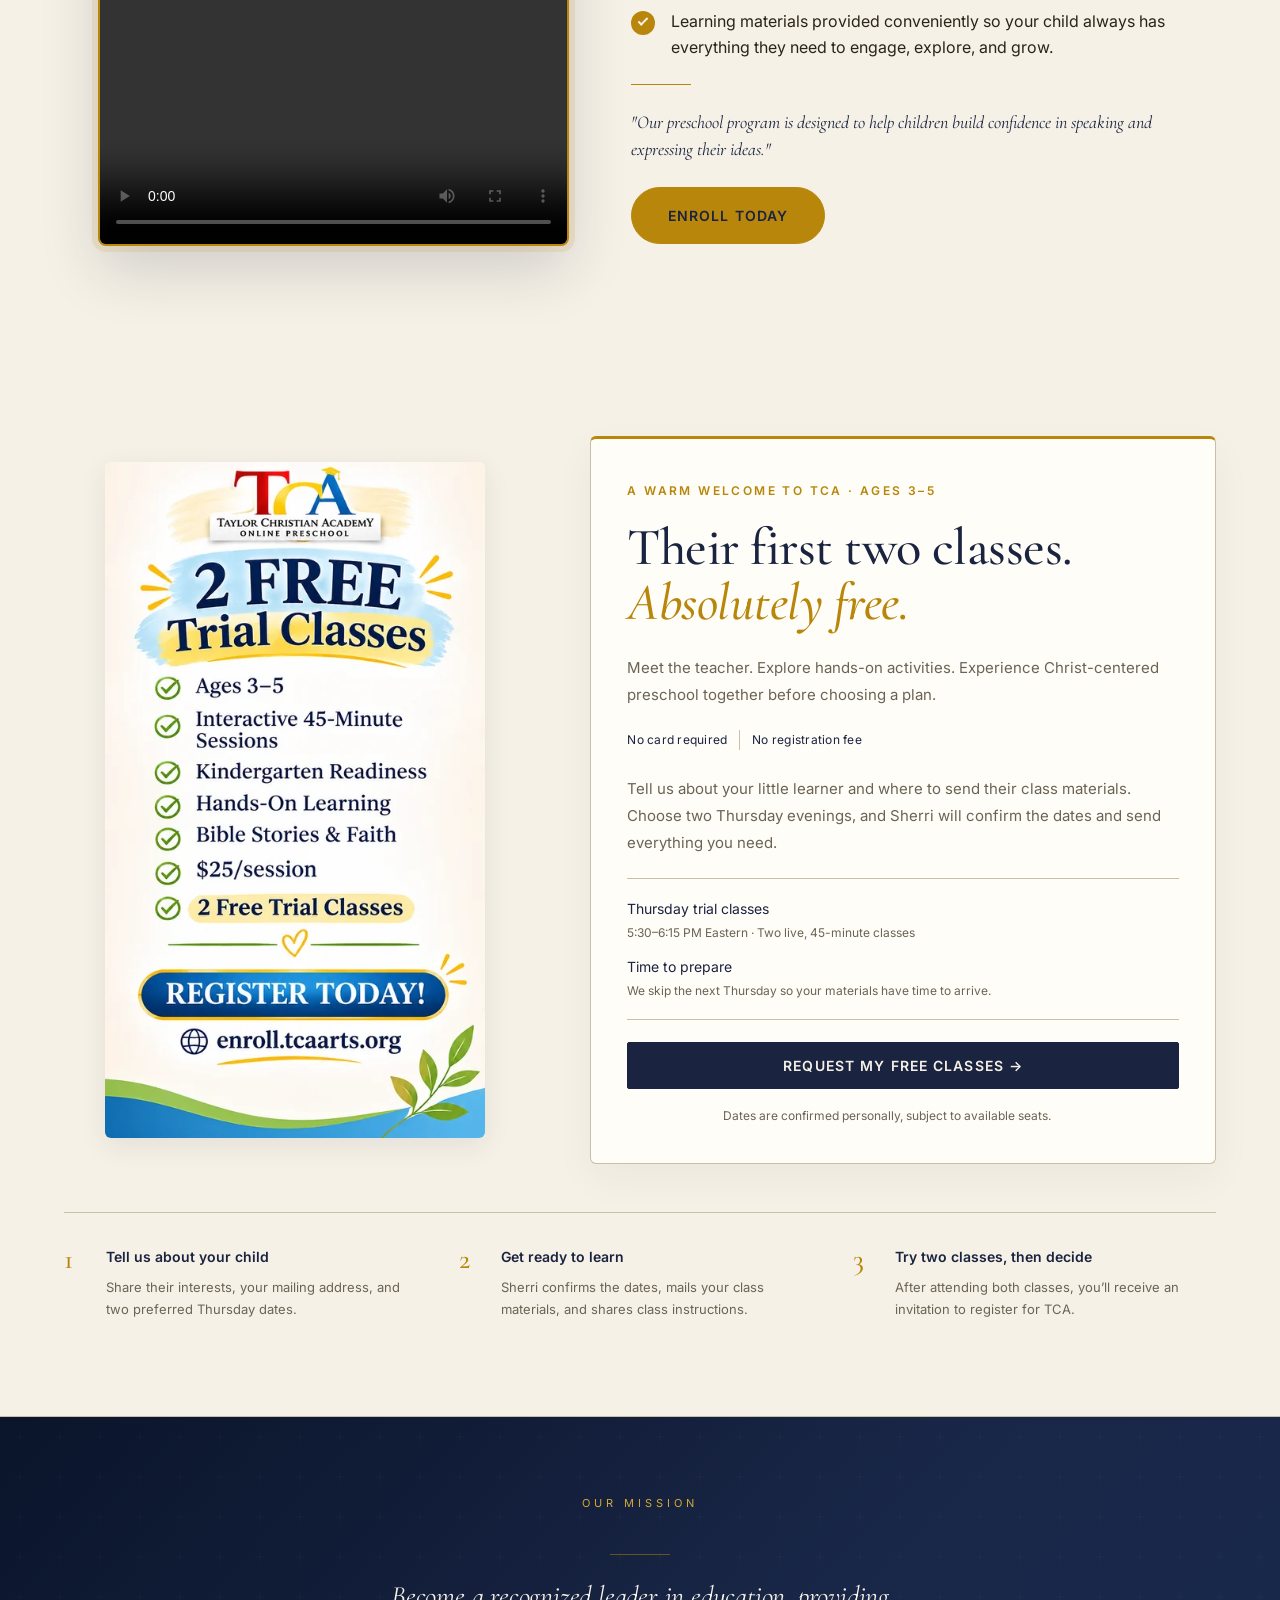
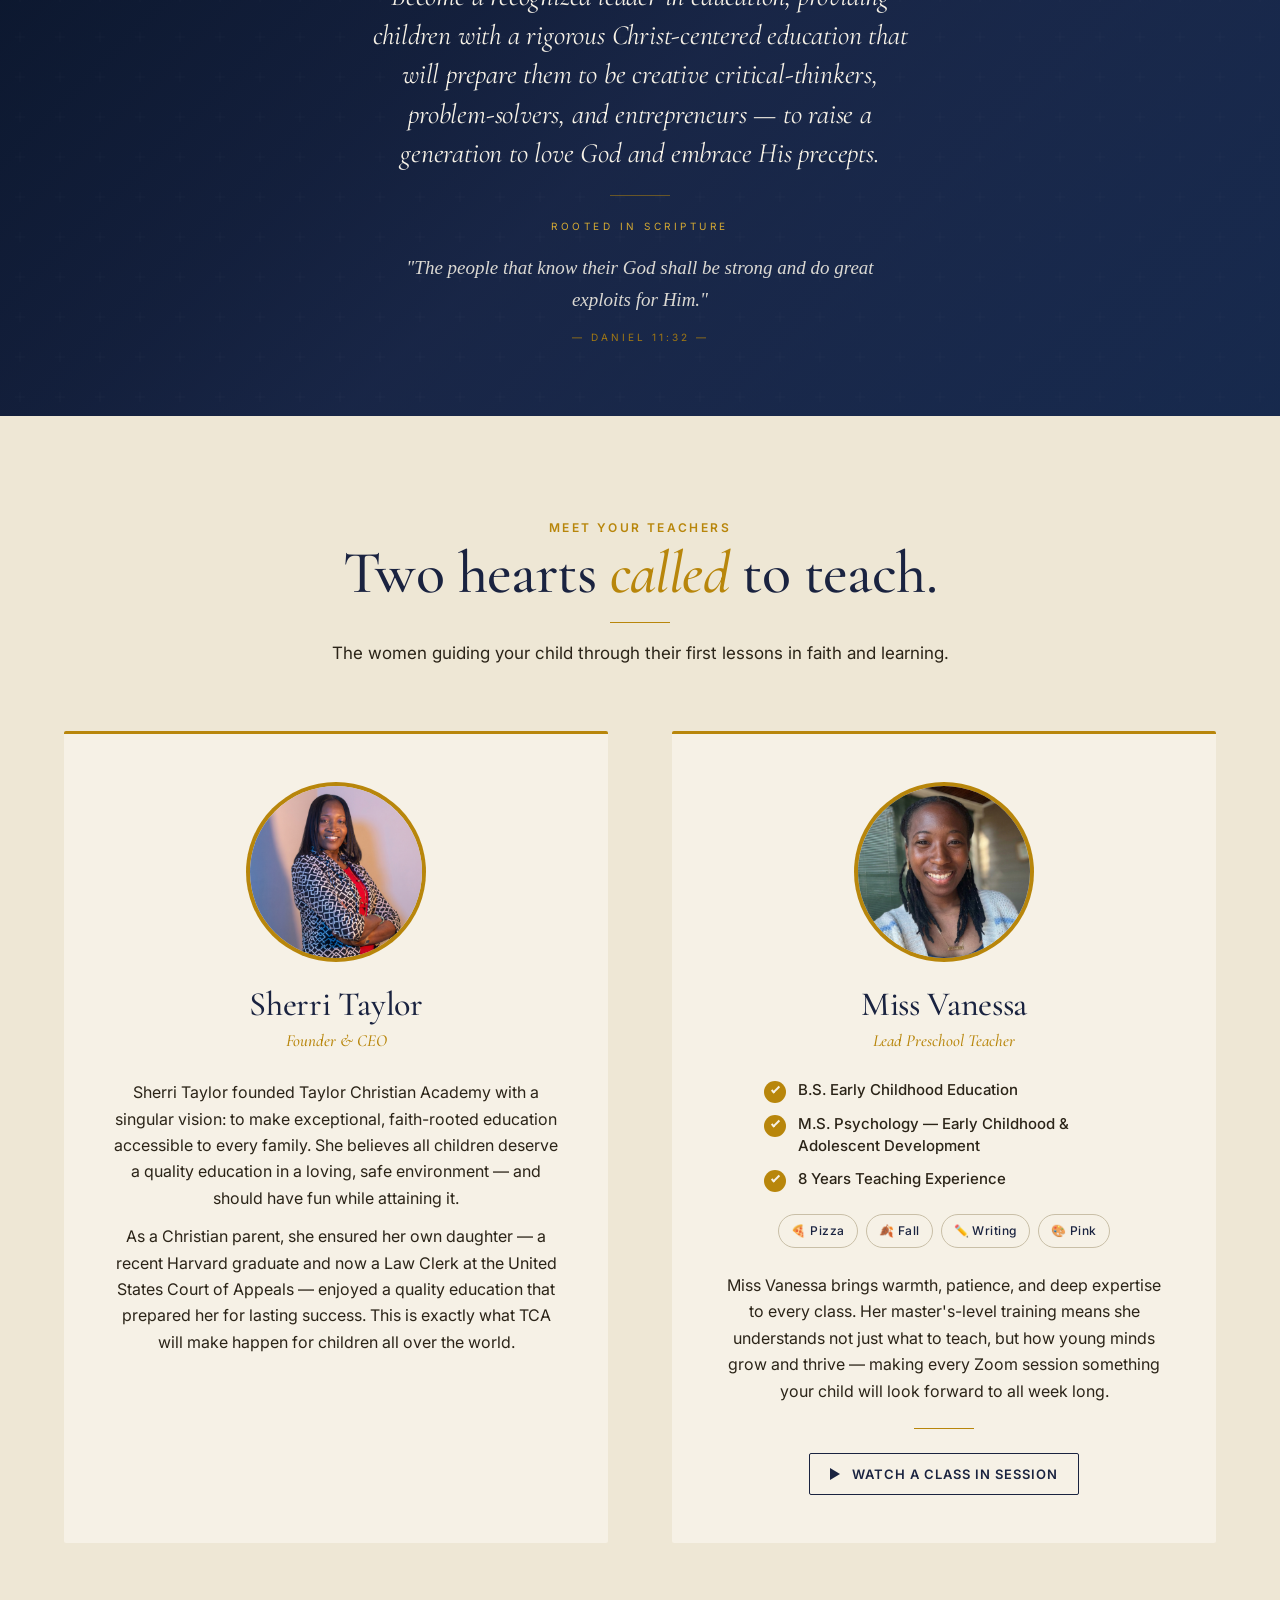
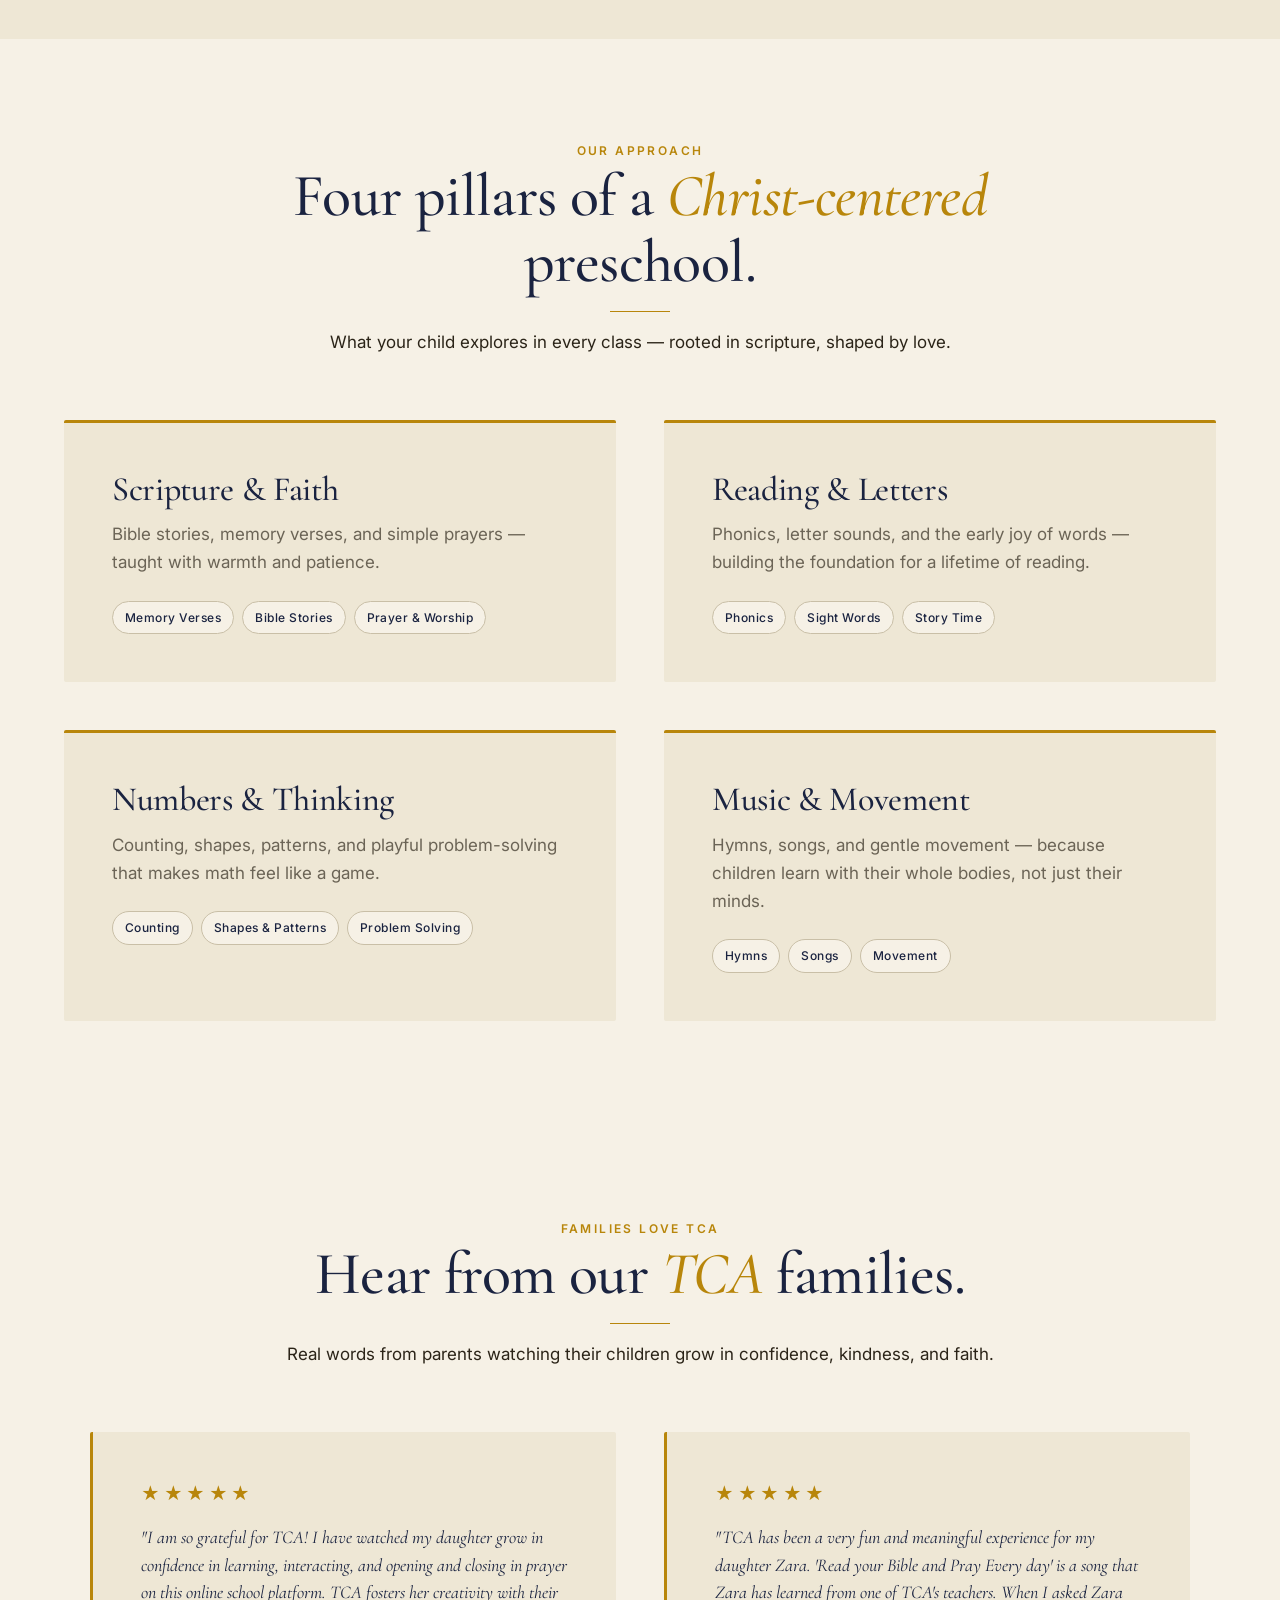
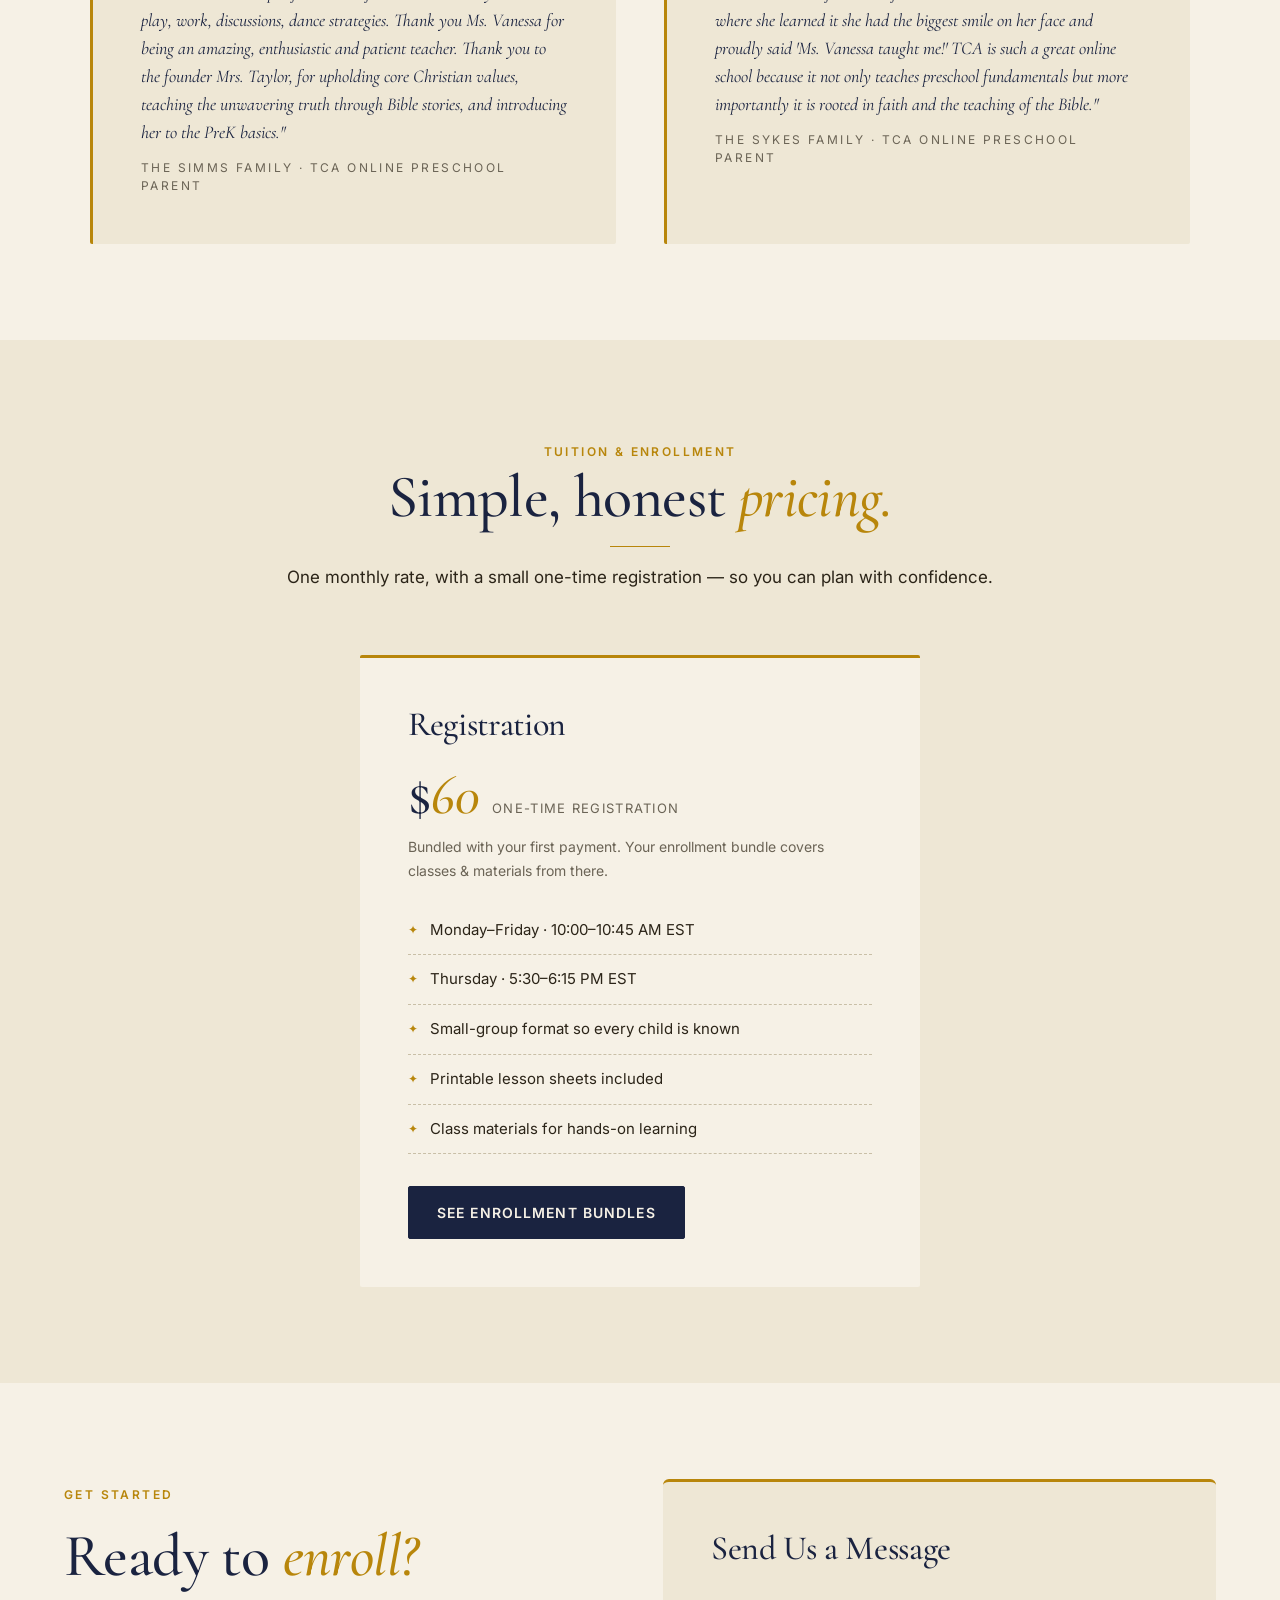
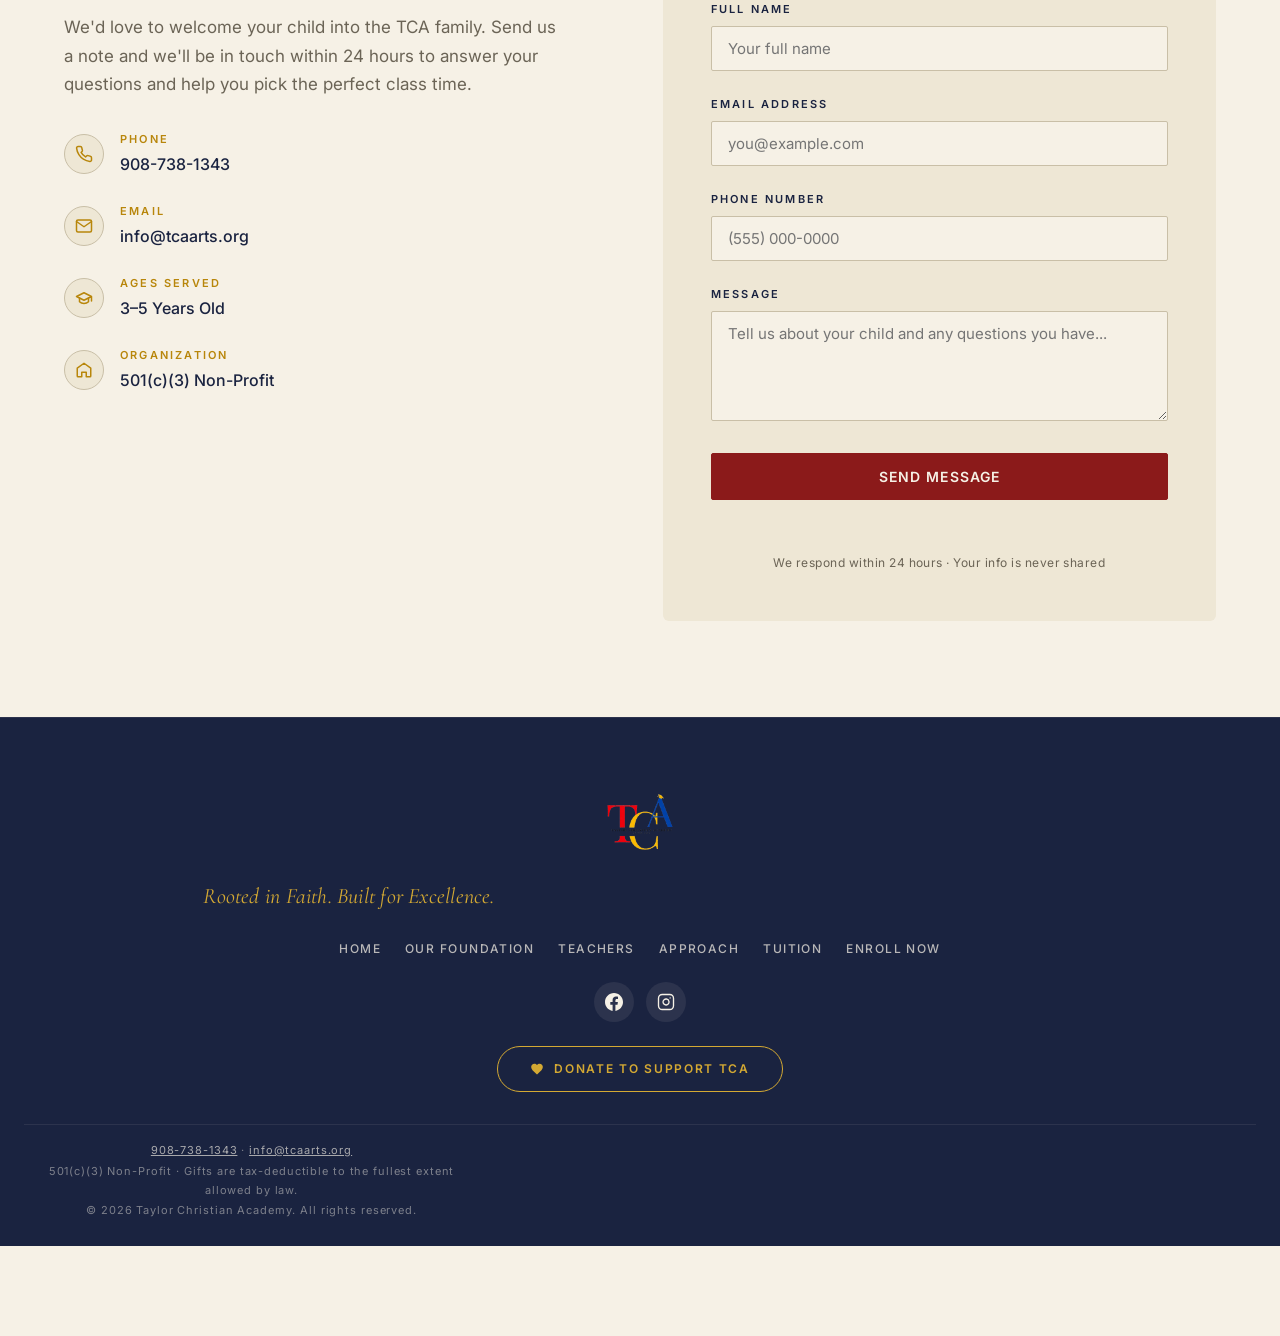
==== commit f466d485: "Launch free trial signup with Sheets tracking and Sherri email alerts" ====
--- a/index.html
+++ b/index.html
@@ -4,13 +4,12 @@
   <meta charset="UTF-8" />
   <meta name="viewport" content="width=device-width, initial-scale=1.0" />
   <title>Taylor Christian Academy — Where Faith Meets Learning</title>
-  <meta name="robots" content="noindex,nofollow" />
-  <link rel="stylesheet" href="trial-preview.css" />
-  <link rel="preload" as="image" href="trial-flyer-960.webp" imagesrcset="trial-flyer-480.webp 480w, trial-flyer-960.webp 960w" imagesizes="(max-width: 820px) 330px, 380px" fetchpriority="high" />
-  <script src="trial-walkthrough.js" defer></script>
-  <script src="trial-preview.js" defer></script>
   <meta name="description" content="A Christ-centered online preschool where small classes, patient teachers, and God's Word shape a child's earliest years. Ages 3–5." />
   <link rel="icon" href="logo-icon.png" />
+  <link rel="stylesheet" href="trial.css" />
+  <link rel="preload" as="image" href="trial-flyer-960.webp" imagesrcset="trial-flyer-480.webp 480w, trial-flyer-960.webp 960w" imagesizes="(max-width: 820px) 330px, 380px" fetchpriority="high" />
+  <script src="trial-signup.js" defer></script>
+  <script src="free-trial.js" defer></script>
   <link rel="canonical" href="https://enroll.tcaarts.org/" />
   <meta property="og:type" content="website" />
   <meta property="og:title" content="Taylor Christian Academy — Where Faith Meets Learning" />
@@ -1737,6 +1736,7 @@
   </dialog>
 
 
+  <script src="/content-runtime.js" defer></script>
   <script>
     // Mobile navigation
     (function () {
--- a/trial.css
+++ b/trial.css
@@ -0,0 +1,58 @@
+.preview-ribbon{background:#eee7d5;color:#1a2340;padding:10px 20px;text-align:center;font:500 12px/1.5 var(--sans);border-bottom:1px solid #c9bfa7}
+.preview-ribbon strong{font-weight:600}.preview-ribbon a{color:inherit;text-decoration:underline;margin-left:10px}
+.trial-section{background:var(--paper);border-bottom:1px solid var(--rule);scroll-margin-top:110px}
+.trial-layout{display:grid;grid-template-columns:1.1fr 1fr;gap:64px;align-items:center}
+.trial-copy h2{font-size:clamp(44px,5.4vw,68px);line-height:1.02;margin:18px 0 24px}.trial-copy h2 em{color:var(--gilt)}
+.trial-copy>p{color:var(--text-muted);font-size:16px;line-height:1.8;margin-bottom:22px}
+.trial-promise{display:flex;gap:12px;flex-wrap:wrap;font-size:12px;letter-spacing:.02em;color:var(--ink);margin-bottom:25px}.trial-promise span+span{border-left:1px solid var(--rule);padding-left:12px}
+.trial-photo{width:100%;height:250px;object-fit:cover;object-position:center;border-radius:6px}
+.trial-invitation{background:#fffdf7;border:1px solid var(--rule);border-top:3px solid var(--gilt);padding:36px;border-radius:6px;box-shadow:0 14px 40px #1a23400c}
+.trial-invitation h3{font-size:34px;margin:12px 0 16px}.trial-invitation p{font-size:15px;color:var(--text-muted);line-height:1.8;margin-bottom:22px}
+.trial-session-list{list-style:none;padding:18px 0;margin:0 0 22px;border-top:1px solid var(--rule);border-bottom:1px solid var(--rule);font-size:14px;color:var(--ink)}
+.trial-session-list li+li{margin-top:12px}.trial-session-list span{display:block;color:var(--text-muted);font-size:12px;margin-top:3px}
+.trial-invitation .btn{width:100%;background:var(--ink);color:var(--paper)}.trial-invitation .trial-footnote{font-size:12px;margin:16px 0 0;text-align:center}
+.trial-steps{display:grid;grid-template-columns:repeat(3,1fr);gap:32px;margin-top:48px;padding-top:32px;border-top:1px solid var(--rule)}
+.trial-step{display:grid;grid-template-columns:30px 1fr;gap:12px}.trial-step b{font:500 28px/1 var(--serif);color:var(--gilt)}.trial-step strong{display:block;font-size:14px;font-weight:600;color:var(--ink);margin-bottom:8px}.trial-step p{font-size:13px;color:var(--text-muted);line-height:1.7}
+.trial-dialog{border:1px solid var(--rule);border-radius:8px;background:var(--paper);color:var(--text);width:min(600px,calc(100% - 28px));max-height:90dvh;padding:0;box-shadow:0 30px 100px #0005;overscroll-behavior:contain}
+.trial-dialog::backdrop{background:#10192fbb;backdrop-filter:blur(4px)}
+.trial-dialog-inner{padding:36px}.trial-dialog-close{position:absolute;top:12px;right:14px;border:0;background:transparent;font:24px/1 var(--sans);padding:8px;color:var(--ink);cursor:pointer}
+.trial-dialog h2{font-size:42px;margin:10px 24px 12px 0}.trial-dialog p{font-size:14px;color:var(--text-muted);line-height:1.7;margin:0 0 18px}
+.trial-form{display:grid;gap:16px}.trial-field-pair{display:grid;grid-template-columns:1fr 1fr;gap:16px}
+.trial-form label{display:grid;gap:6px;font:500 12px/1.5 var(--sans);color:var(--ink)}
+.trial-form input,.trial-form select,.trial-form textarea{font:400 15px/1.4 var(--sans);border:1px solid var(--rule);border-radius:3px;padding:12px;background:white;color:var(--ink);width:100%;min-width:0}.trial-form textarea{resize:vertical}
+.trial-form .btn{background:var(--ink);color:var(--paper);width:100%}.trial-dialog .trial-demo-note{background:var(--paper-dark);padding:10px 12px;font-size:12px;margin:0 0 22px;border-left:2px solid var(--gilt)}
+.trial-success-icon{display:grid;place-items:center;width:48px;height:48px;border-radius:50%;background:var(--paper-dark);color:var(--gilt);font-size:24px;margin-bottom:18px}
+.trial-next{background:white;padding:20px;border:1px solid var(--rule);margin:24px 0}.trial-next li{margin:0 0 12px 18px;font-size:14px;line-height:1.6}.trial-next li:last-child{margin-bottom:0}.trial-dialog .btn{margin-bottom:8px}.trial-success-actions{display:flex;gap:12px;flex-wrap:wrap}.trial-success-actions .btn{font-size:11px;padding:12px 16px}
+.trial-nav-link{color:var(--gilt)!important}.preview-toast{position:fixed;bottom:20px;left:50%;transform:translateX(-50%);background:var(--ink);color:var(--paper);padding:18px 24px;box-shadow:0 4px 30px #0003;z-index:1000;width:min(540px,calc(100% - 32px));font-size:14px;line-height:1.6;border-left:3px solid var(--gilt)}
+.trial-dialog [hidden]{display:none!important}body:has(.trial-dialog[open]){overflow:hidden}
+.trial-section :focus-visible,.trial-dialog :focus-visible{outline:3px solid var(--gilt);outline-offset:4px}
+@media(max-width:820px){.trial-layout{grid-template-columns:1fr;gap:28px}.trial-section{padding:56px 0}.trial-copy h2{font-size:48px}.trial-photo{height:220px}.trial-invitation{padding:26px}.trial-steps{grid-template-columns:1fr;gap:20px;margin-top:32px}.trial-dialog-inner{padding:32px 22px}.trial-dialog h2{font-size:36px}.trial-field-pair{grid-template-columns:1fr}.trial-promise{font-size:11px}.trial-copy>p{font-size:15px}}
+@media(prefers-reduced-motion:reduce){html{scroll-behavior:auto!important}}
+.trial-layout{grid-template-columns:.85fr 1.15fr;gap:64px}
+.trial-flyer-frame{width:100%;max-width:380px;margin:0 auto;aspect-ratio:960/1706;background:#fffaf0;border-radius:6px;overflow:hidden;box-shadow:0 8px 28px #1a234015}
+.trial-flyer{display:block;width:100%;height:auto;aspect-ratio:960/1706;object-fit:contain}
+.trial-floating{position:fixed;bottom:max(24px,env(safe-area-inset-bottom));right:24px;z-index:80;display:flex;align-items:center;gap:20px;padding:16px 22px;background:var(--gilt-soft);border:1px solid var(--gilt);color:var(--ink);text-decoration:none;font:600 14px/1.5 var(--sans);border-radius:40px;box-shadow:0 6px 24px #1a234030;min-height:52px}
+.trial-floating:hover{background:var(--paper);color:var(--ink)}.trial-floating:focus-visible{outline:3px solid var(--ink);outline-offset:4px}.trial-floating[hidden],body:has(.trial-dialog[open]) .trial-floating{display:none}
+body{padding-bottom:90px}
+.trial-form label.test-consent{display:flex;align-items:flex-start;gap:10px;font-weight:400}.trial-form .test-consent input{width:18px;min-width:18px;height:18px;padding:0;margin:2px 0 0;accent-color:var(--ink)}
+.trial-test-saved{margin:20px 0;padding:16px;border:1px solid var(--gilt);background:#fffdf7;font-size:13px;color:var(--ink)}.trial-test-saved strong{display:block;margin-bottom:8px}.trial-test-saved a{color:var(--ink);text-decoration:underline}.trial-form button:disabled{opacity:.65;cursor:wait}
+.trial-invitation h2{font-size:clamp(40px,4.1vw,58px);line-height:1.04;margin:18px 0 24px}.trial-invitation h2 em{color:var(--gilt)}
+.nav-links a.trial-nav-link{background:var(--gilt);color:var(--ink)!important;padding:10px 15px;border:1px solid var(--gilt);white-space:nowrap;font-weight:600;font-size:12px}
+.hero-actions .trial-hero-cta{background:var(--gilt-soft);border-color:var(--gilt-soft);color:var(--ink)}
+.hero-actions .trial-hero-cta:hover{background:var(--paper);border-color:var(--paper)}
+.walkthrough-dialog{width:min(660px,calc(100% - 28px))}
+.walkthrough-dialog [tabindex="-1"]:focus{outline:none}
+.trial-form fieldset{border:0;padding:0;margin:0;display:grid;gap:16px;min-width:0}
+.trial-form legend{font:600 16px/1.5 var(--sans);color:var(--ink);margin-bottom:18px}
+.trial-dialog .field-note{font-size:12px;line-height:1.6;margin:0 0 10px;color:var(--text-muted)}
+.trial-dialog .demo-fill{display:inline-block;border:0;background:none;color:var(--ink);font:500 12px/1.6 var(--sans);text-decoration:underline;text-underline-offset:3px;cursor:pointer;padding:0;margin-bottom:20px}
+.form-progress{display:flex;gap:14px;list-style:none;padding:0;margin:0 0 28px;border-bottom:1px solid var(--rule);font-size:11px}
+.form-progress li{color:var(--text-muted);padding:10px 0}.form-progress li.current{color:var(--ink);border-bottom:2px solid var(--gilt);font-weight:600}
+.form-buttons{display:flex;gap:12px}.trial-form .form-buttons .btn{width:auto;flex:1}
+.trial-form .form-buttons .btn-outline{background:transparent;color:var(--ink)}
+.trial-dialog .trial-error{color:#8b1a1a;font-size:13px;margin:0}
+.trial-dates{padding:20px;background:#fffdf7;border:1px solid var(--rule);margin:22px 0}
+.trial-dates>div+div{margin-top:14px}.trial-dates small{display:block;font-size:11px;color:var(--text-muted);margin-bottom:4px}.trial-dates strong{font-size:15px;font-weight:500;color:var(--ink)}.trial-dates p{font-size:12px!important;margin:16px 0 0!important}
+.trial-record{margin:18px 0}.trial-record>div{padding:10px 0;border-bottom:1px solid var(--rule)}.trial-record dt{font-size:11px;color:var(--text-muted);margin-bottom:4px}.trial-record dd{font-size:14px;color:var(--ink);overflow-wrap:anywhere;margin:0;line-height:1.6}
+.owner-checklist{margin:24px 0}.owner-checklist>div{border-left:2px solid var(--gilt);padding:2px 0 24px 18px;margin-bottom:16px}.owner-checklist strong{font-size:15px;color:var(--ink)}.owner-checklist p{margin:8px 0 14px}.owner-checklist .btn{font-size:11px;letter-spacing:.03em;padding:12px 16px}.owner-checklist button:disabled{opacity:.55;cursor:default}
+@media(max-width:820px){.trial-layout{grid-template-columns:1fr;gap:28px}.trial-invitation{grid-row:1}.trial-flyer-frame{max-width:330px}.trial-floating{right:16px;bottom:max(16px,env(safe-area-inset-bottom));padding:14px 20px;font-size:13px}.trial-dialog-inner{padding-bottom:28px}.form-progress{gap:12px;font-size:10px}.walkthrough-dialog .btn{font-size:11px;letter-spacing:.03em;padding:13px 15px}}
